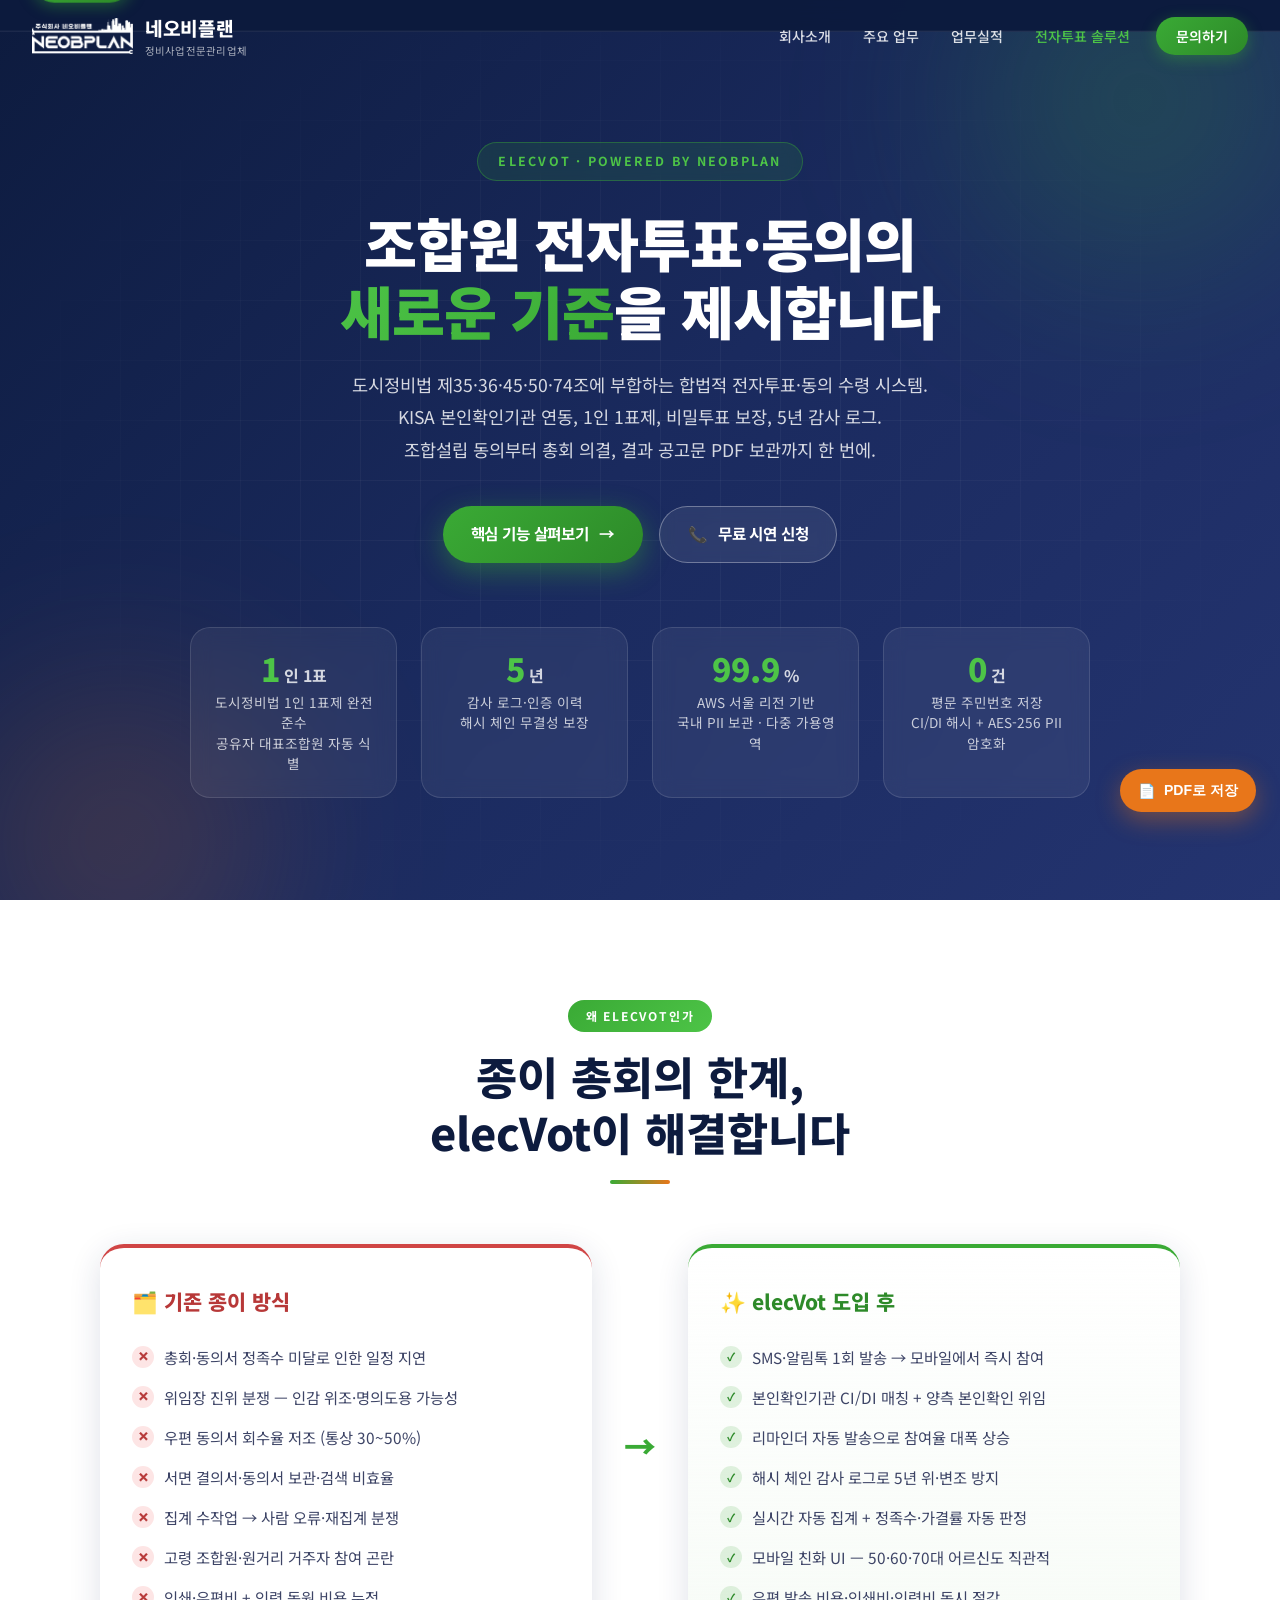
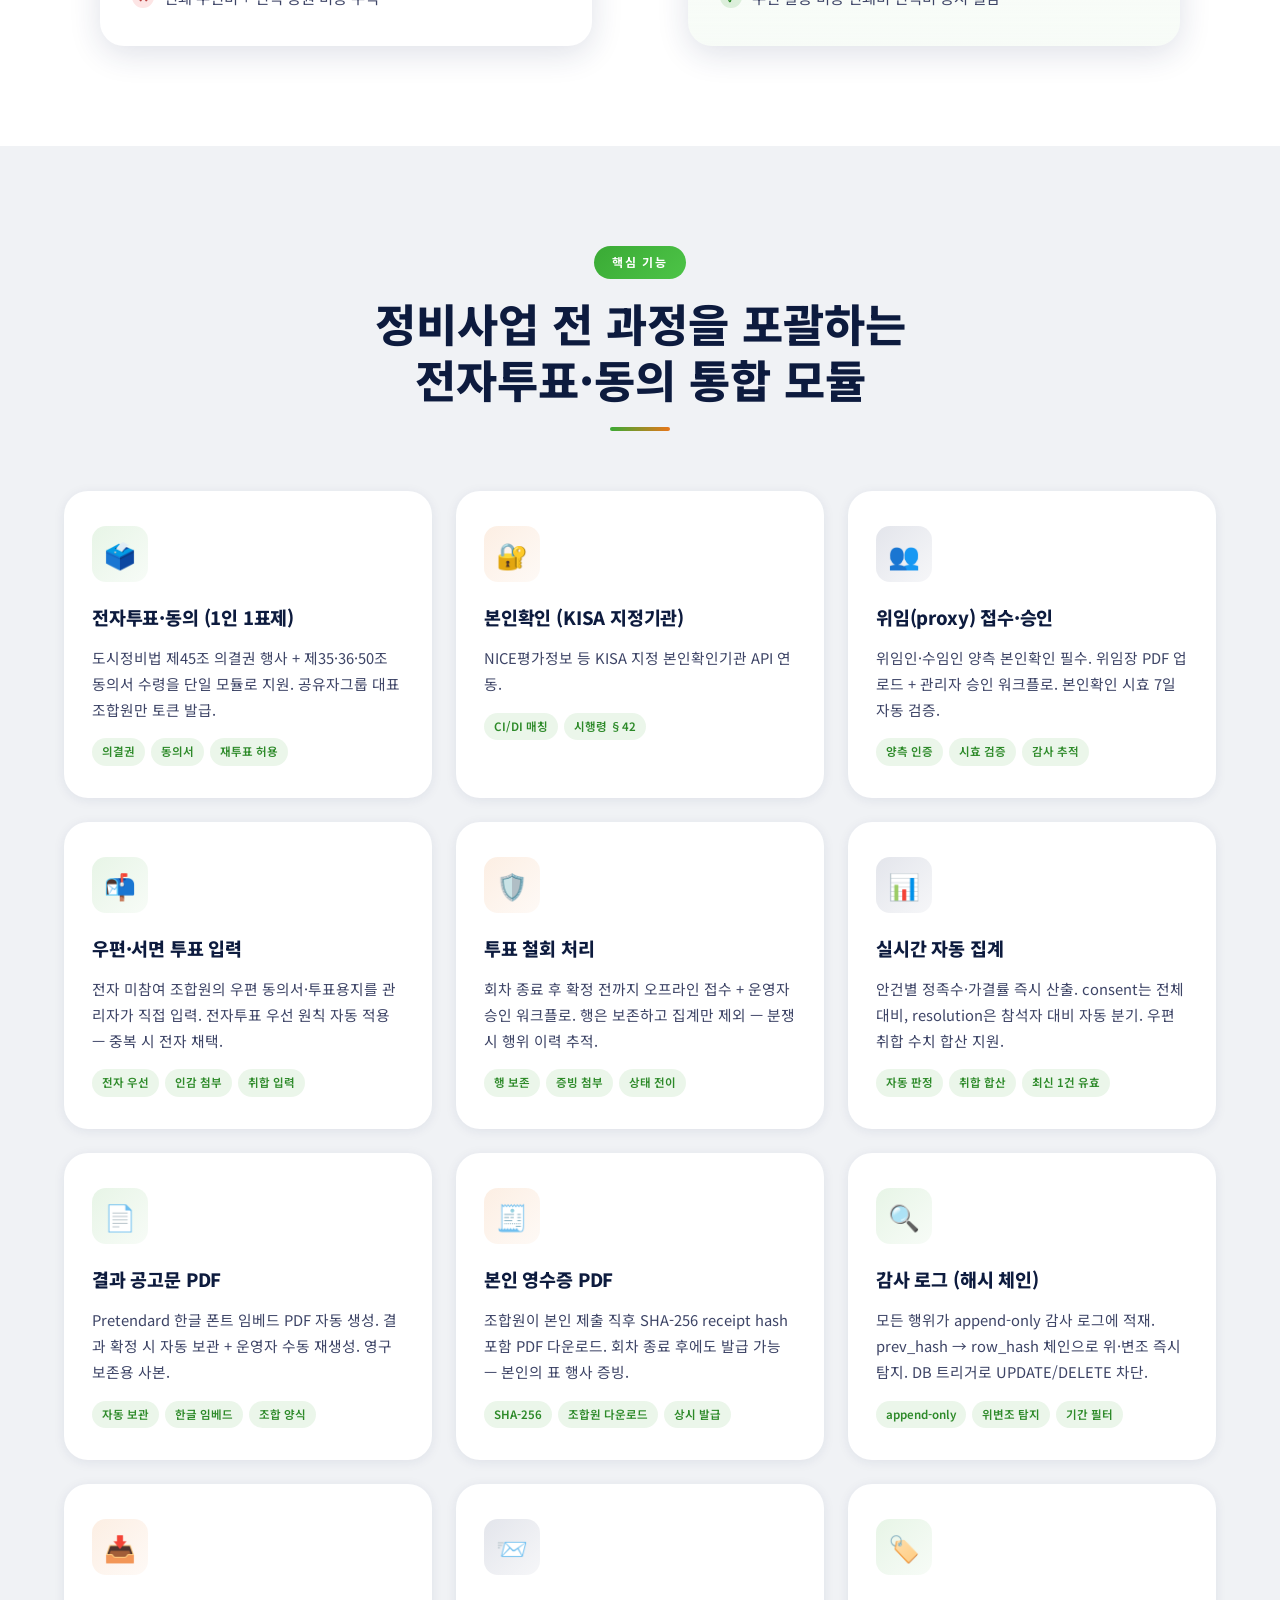
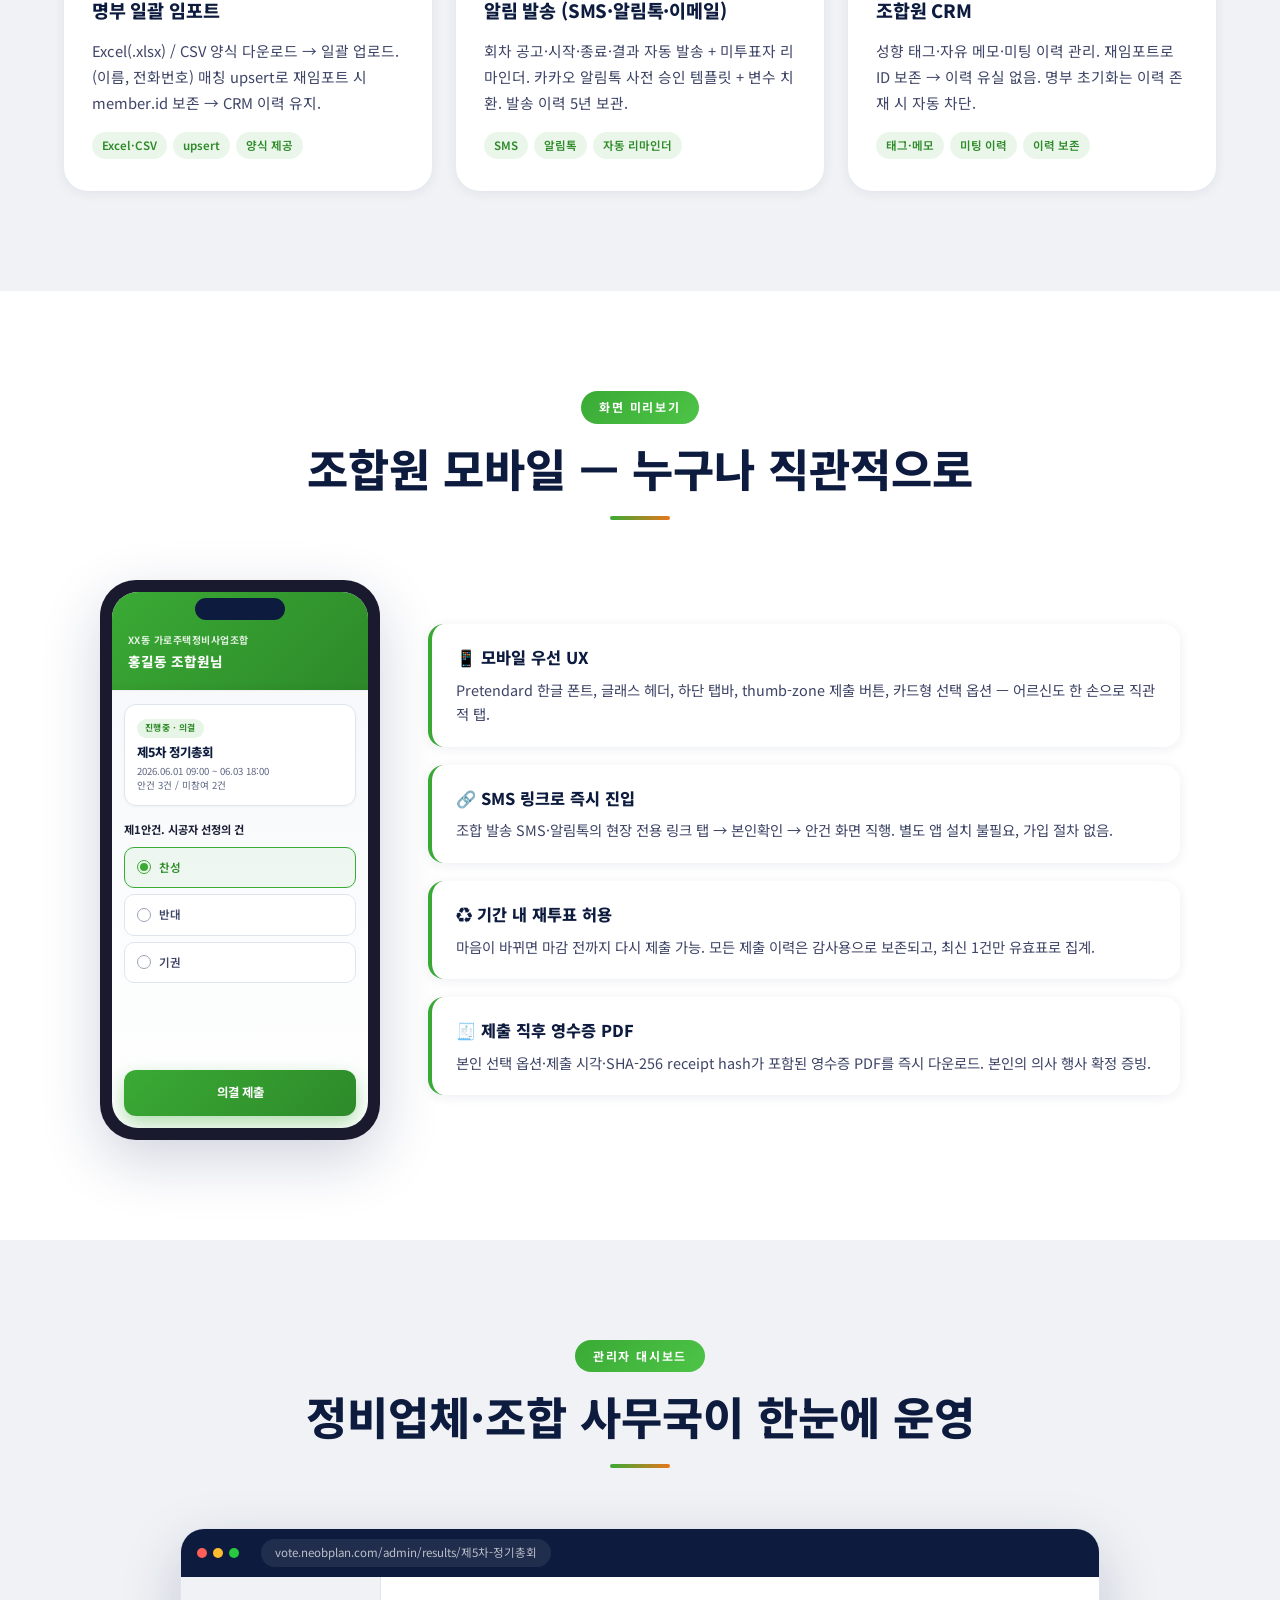
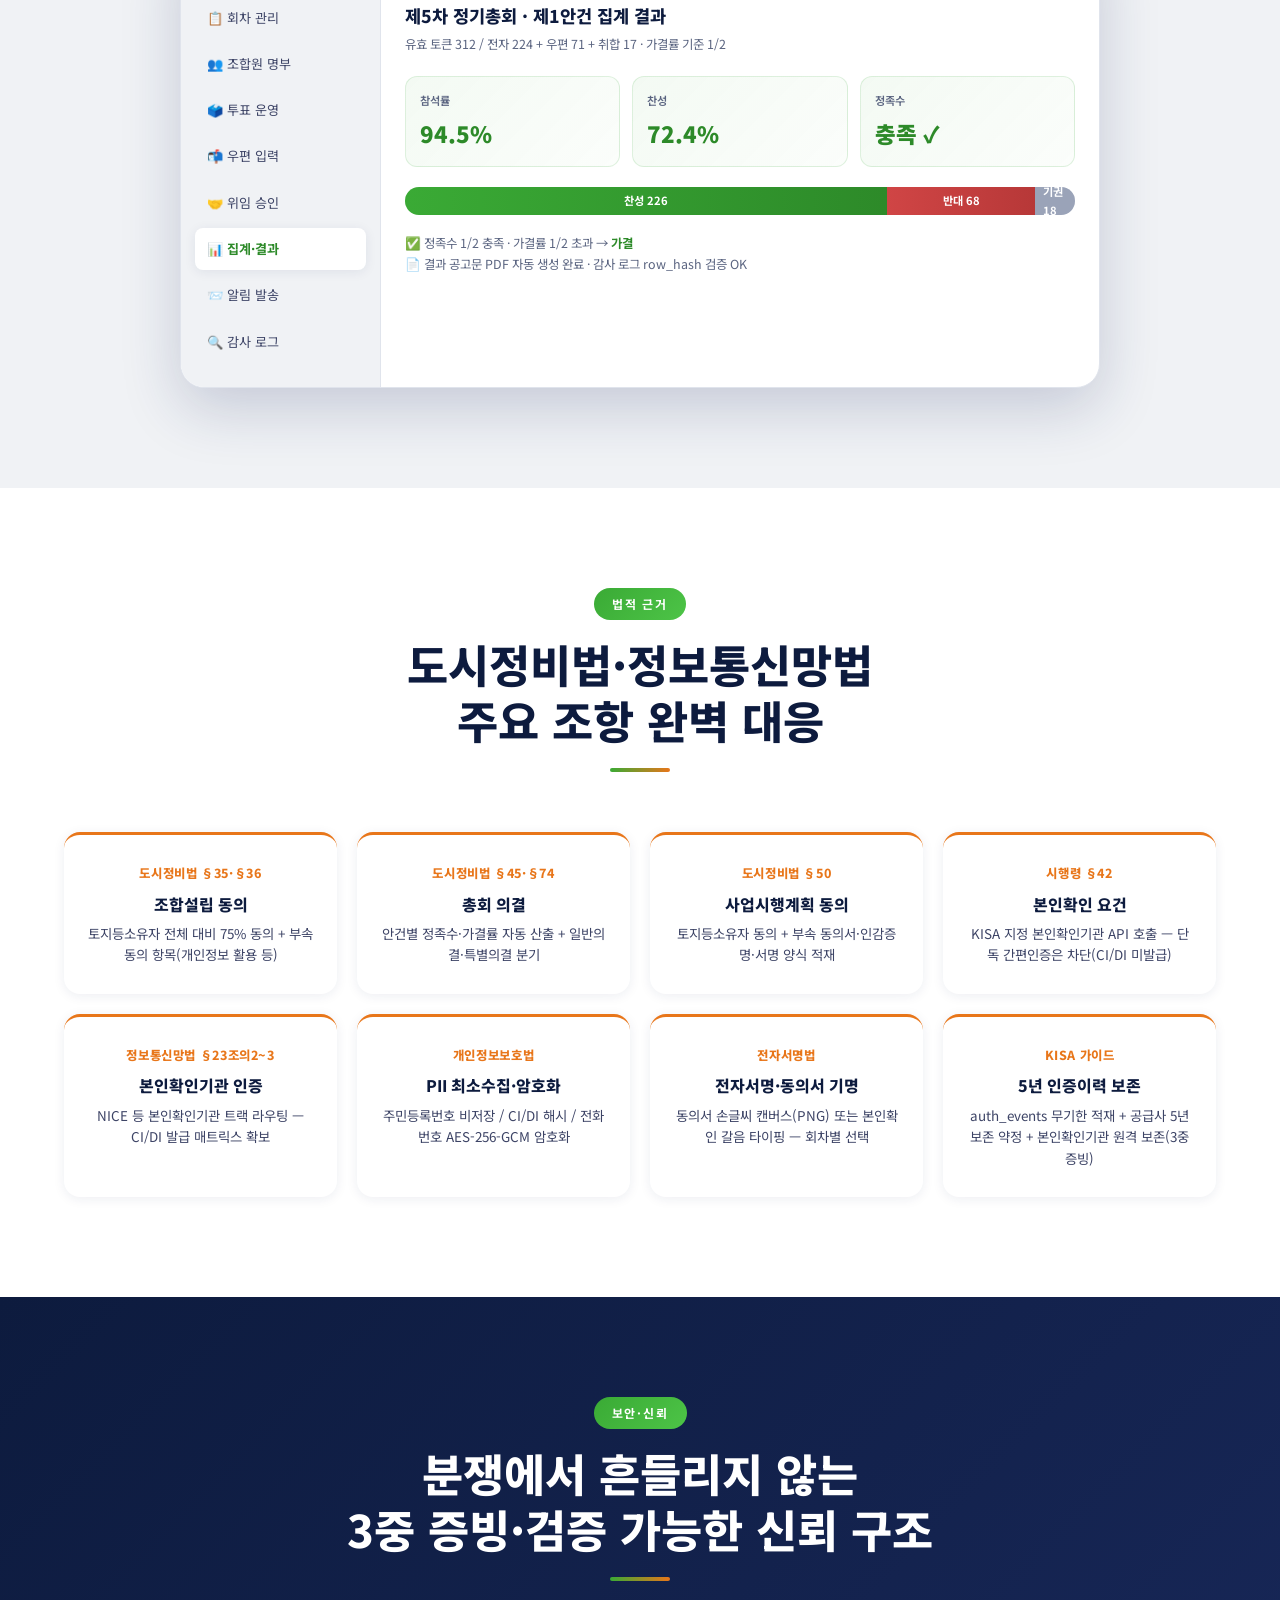
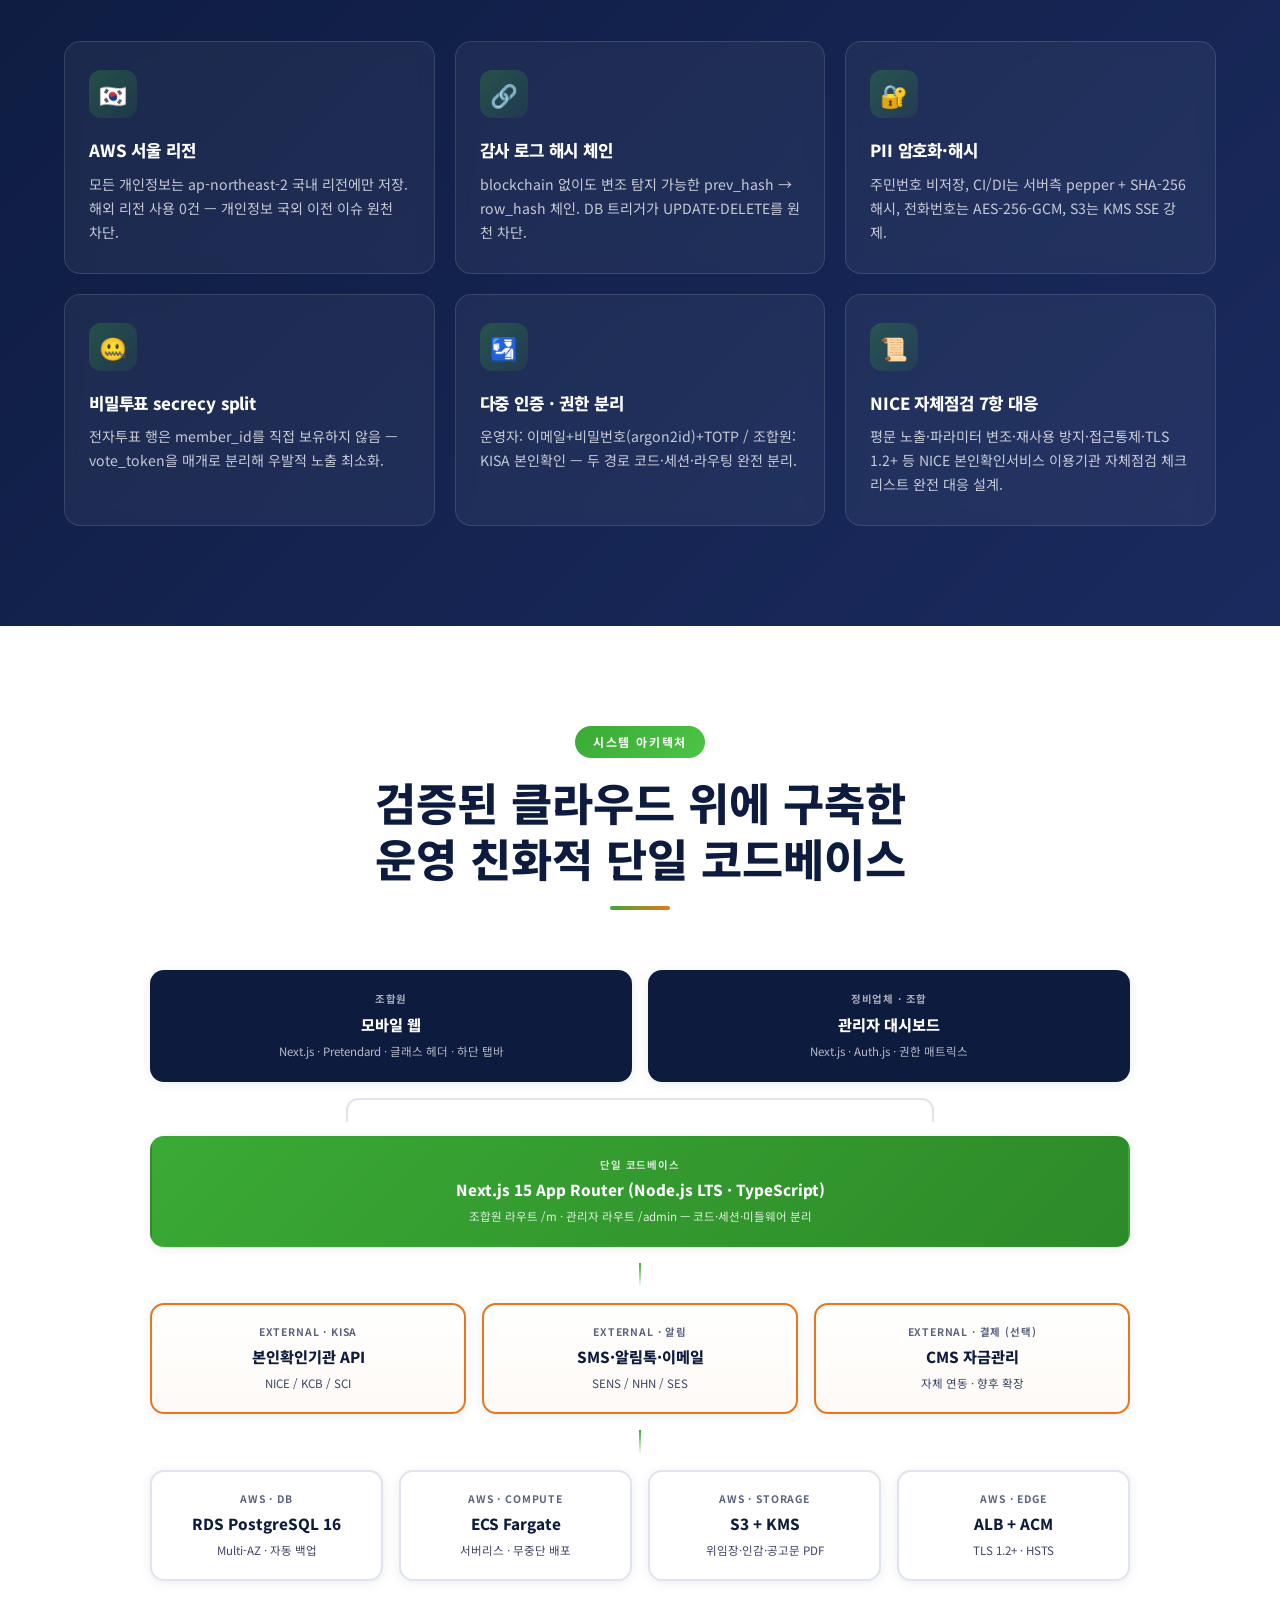
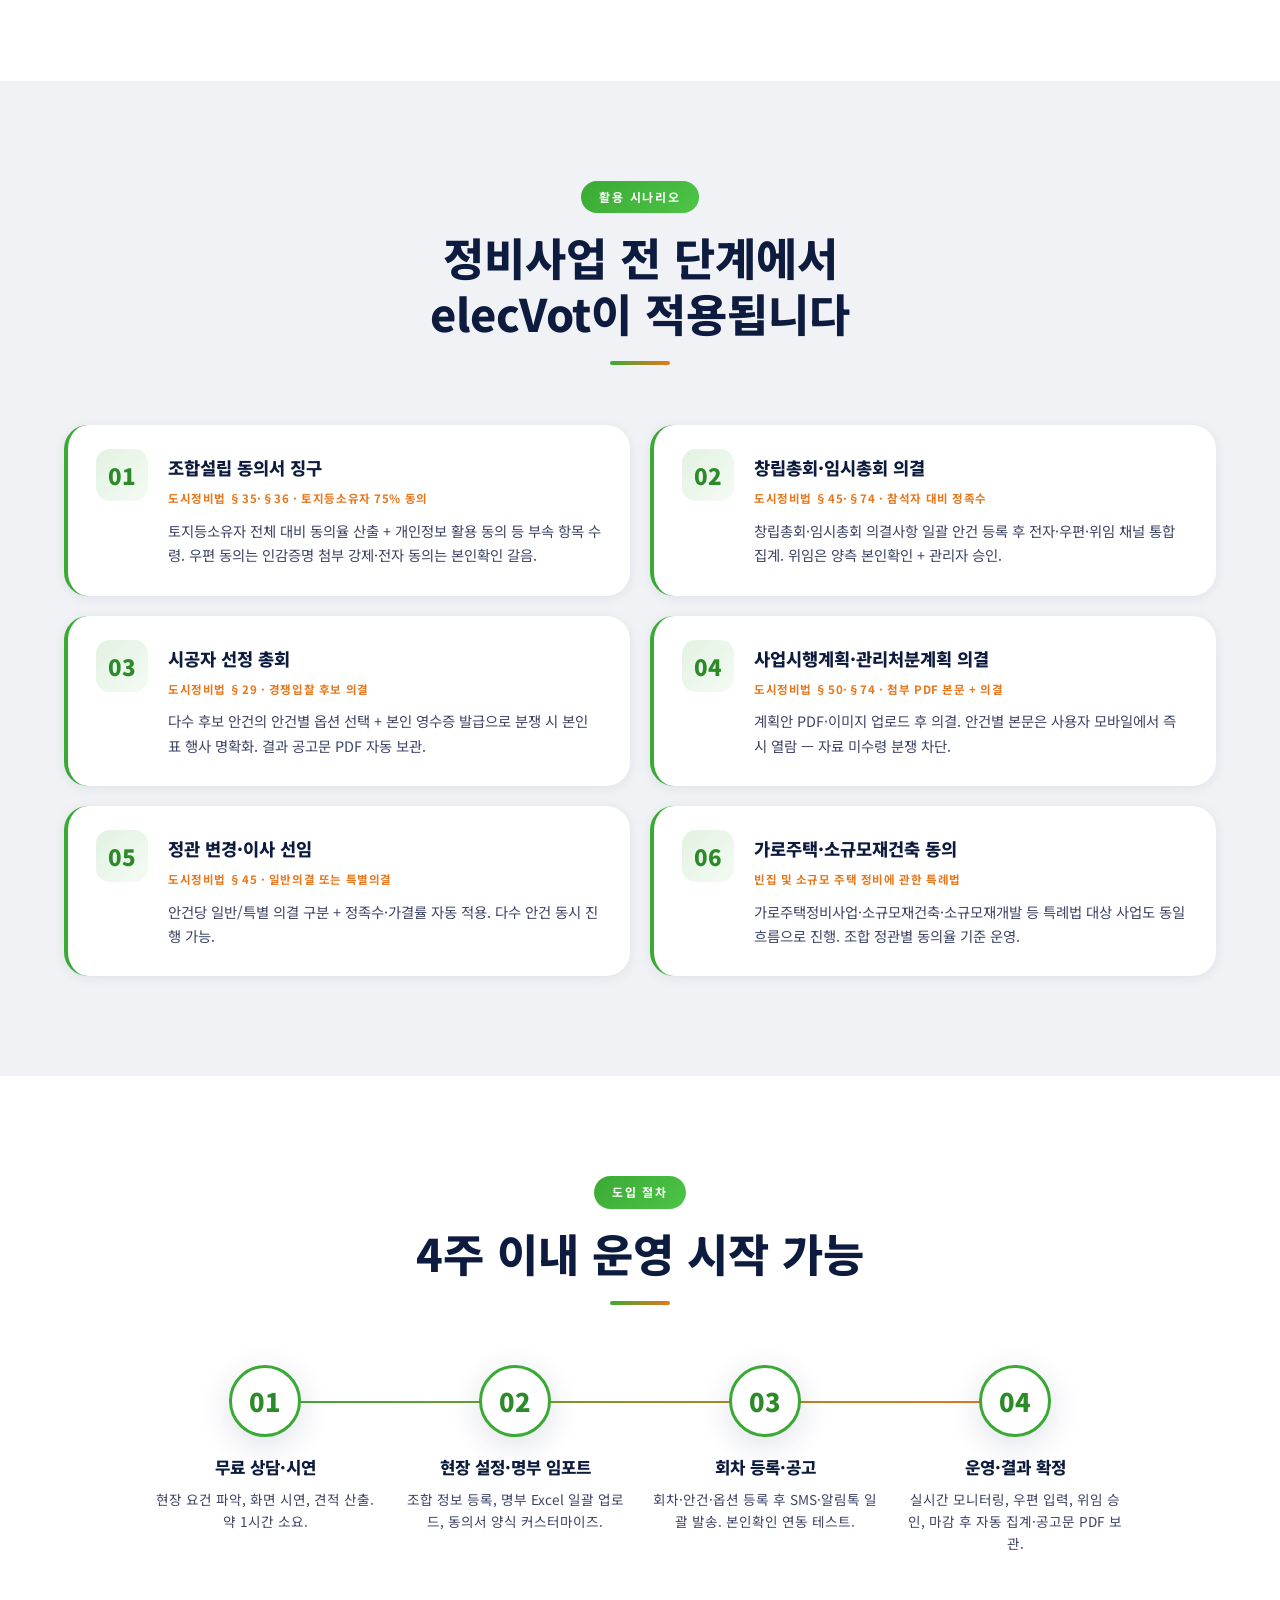
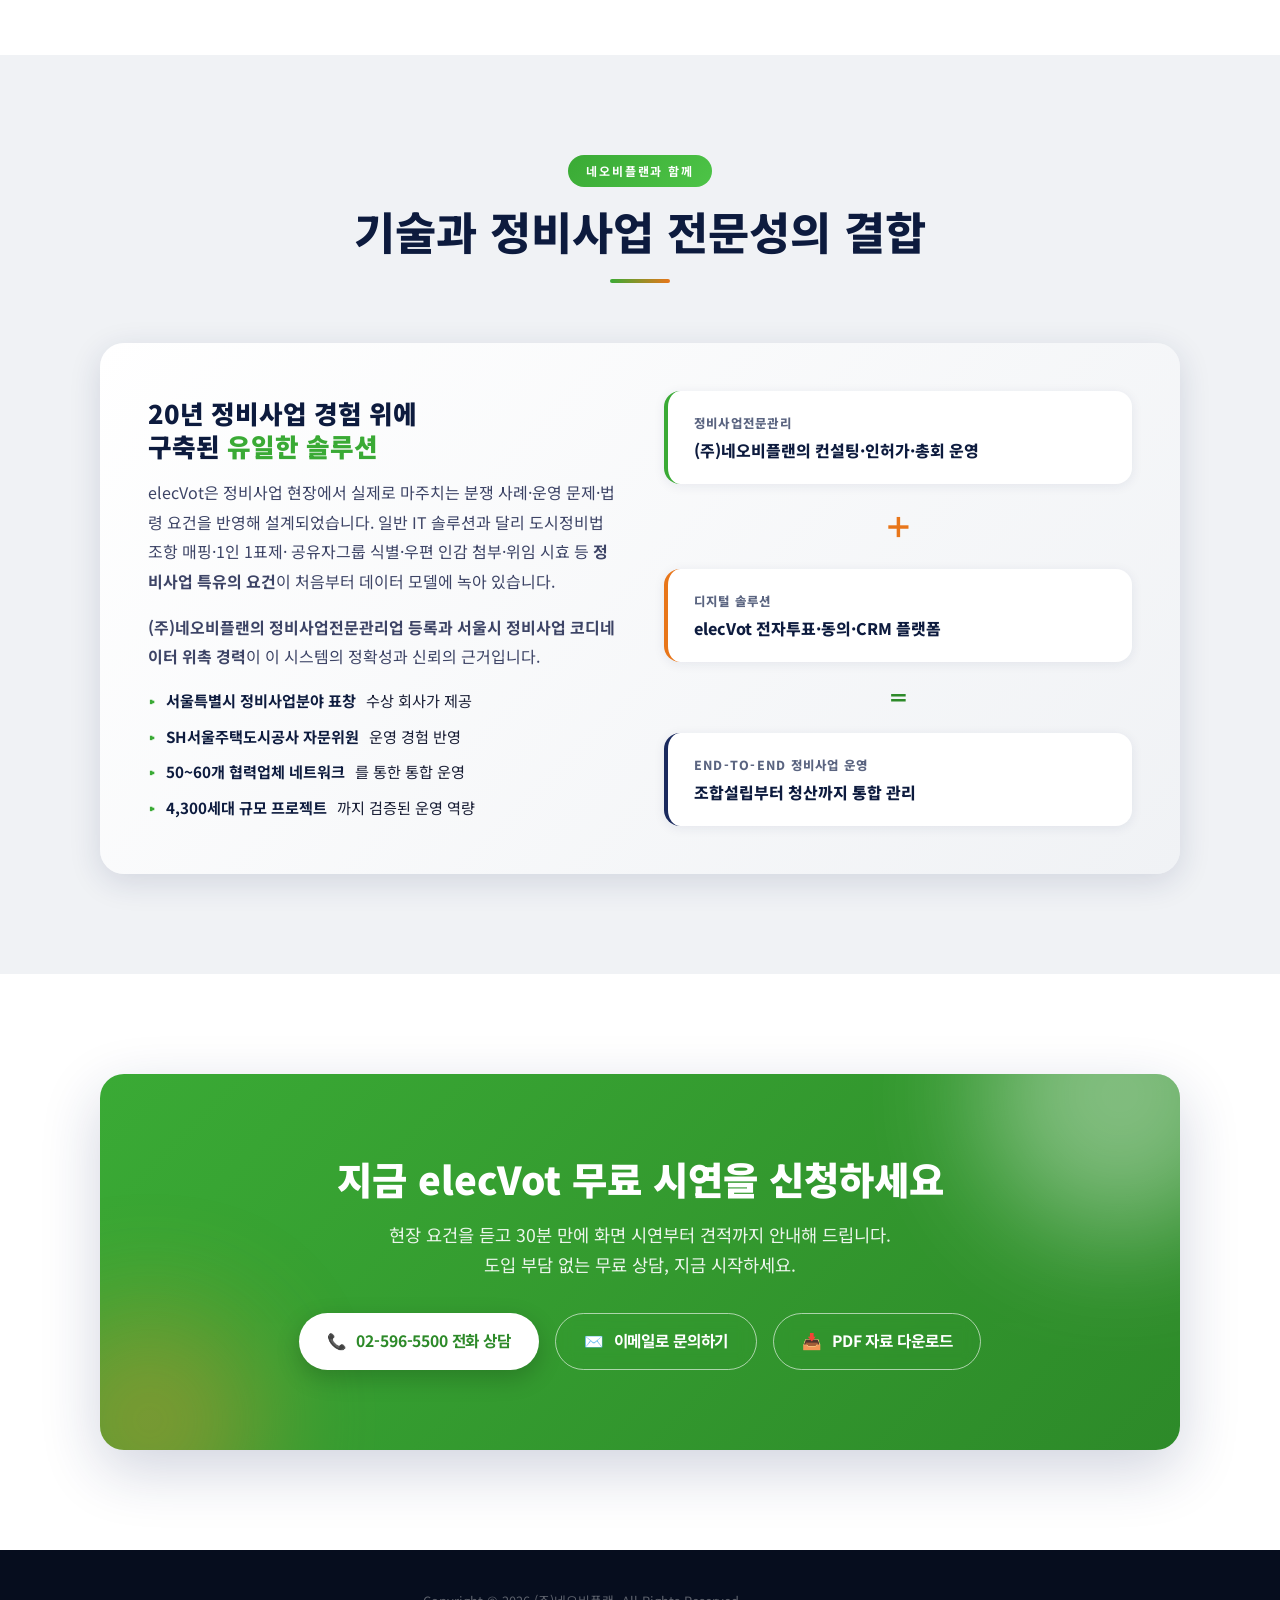
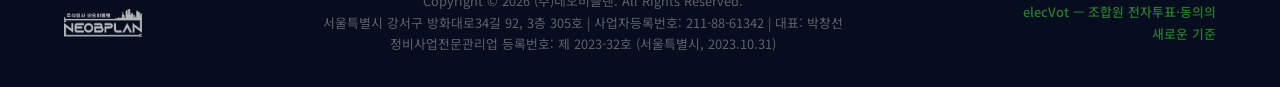
==== elecvot.html @ 9cf16ad5 "Add elecVot solution page and homepage integration - New elecvot.html: single-page promo with 13 sec" ====
<!DOCTYPE html>
<html lang="ko">
<head>
  <meta charset="UTF-8">
  <meta name="viewport" content="width=device-width, initial-scale=1.0">
  <meta name="description" content="elecVot - 도시정비법 기반 조합원 전자투표·동의 솔루션. KISA 본인확인기관 연동, 1인 1표제, 5년 감사로그. (주)네오비플랜 제공.">
  <meta name="keywords" content="elecVot, 전자투표, 조합 전자투표, 재개발 전자투표, 재건축 전자투표, 도시정비법 전자투표, 조합 동의서, 가로주택정비, 정비사업 디지털">
  <title>elecVot — 조합원 전자투표·동의 솔루션 | (주)네오비플랜</title>
  <link rel="stylesheet" href="css/style.css">
  <link rel="stylesheet" href="css/elecvot.css">
  <link rel="preconnect" href="https://fonts.googleapis.com">
  <link rel="preconnect" href="https://fonts.gstatic.com" crossorigin>
</head>
<body>

  <!-- ===================== NAVIGATION ===================== -->
  <nav class="navbar" role="navigation" aria-label="주메뉴">
    <div class="nav-inner">
      <a href="index.html" class="nav-logo" aria-label="네오비플랜 홈">
        <img src="data/CI/PNG/WHITE.png" alt="NEOBPLAN 로고" onerror="this.style.display='none'">
        <div>
          <span class="nav-logo-text">네오비플랜</span>
          <span class="nav-logo-sub">정비사업전문관리업체</span>
        </div>
      </a>

      <ul class="nav-menu" role="list">
        <li><a href="index.html#overview" class="nav-link">회사소개</a></li>
        <li><a href="index.html#services" class="nav-link">주요 업무</a></li>
        <li><a href="index.html#projects" class="nav-link">업무실적</a></li>
        <li><a href="elecvot.html" class="nav-link active">전자투표 솔루션</a></li>
        <li><a href="index.html#contact" class="nav-link nav-cta">문의하기</a></li>
      </ul>

      <button class="hamburger" aria-label="메뉴 열기" aria-expanded="false">
        <span></span>
        <span></span>
        <span></span>
      </button>
    </div>
  </nav>

  <!-- Mobile Menu -->
  <div class="mobile-menu" role="dialog" aria-label="모바일 메뉴">
    <ul>
      <li><a href="index.html#greeting" class="nav-link">대표 인사말</a></li>
      <li><a href="index.html#overview" class="nav-link">회사소개</a></li>
      <li><a href="index.html#services" class="nav-link">주요 업무</a></li>
      <li><a href="index.html#projects" class="nav-link">업무실적</a></li>
      <li><a href="elecvot.html" class="nav-link active">전자투표 솔루션</a></li>
      <li><a href="index.html#contact" class="nav-link nav-cta" style="display:inline-block;margin-top:8px;">문의하기</a></li>
    </ul>
  </div>

  <!-- ===================== HERO ===================== -->
  <section class="ev-hero">
    <div class="ev-hero-bg">
      <div class="ev-hero-grid"></div>
    </div>
    <div class="ev-hero-inner">
      <div class="ev-eyebrow">elecVot · Powered by NEOBPLAN</div>
      <h1 class="ev-hero-title">
        조합원 전자투표·동의의 <br>
        <span class="accent">새로운 기준</span>을 제시합니다
      </h1>
      <p class="ev-hero-desc">
        도시정비법 제35·36·45·50·74조에 부합하는 합법적 전자투표·동의 수령 시스템.<br>
        KISA 본인확인기관 연동, 1인 1표제, 비밀투표 보장, 5년 감사 로그.<br>
        조합설립 동의부터 총회 의결, 결과 공고문 PDF 보관까지 한 번에.
      </p>

      <div class="ev-hero-actions">
        <a href="#features" class="ev-btn ev-btn-primary">
          <span>핵심 기능 살펴보기</span>
          <span>→</span>
        </a>
        <a href="index.html#contact" class="ev-btn ev-btn-outline">
          <span>📞</span>
          <span>무료 시연 신청</span>
        </a>
      </div>

      <div class="ev-hero-stats">
        <div class="ev-stat">
          <div class="ev-stat-num">1<span class="unit">인 1표</span></div>
          <div class="ev-stat-label">도시정비법 1인 1표제 완전 준수<br>공유자 대표조합원 자동 식별</div>
        </div>
        <div class="ev-stat">
          <div class="ev-stat-num">5<span class="unit">년</span></div>
          <div class="ev-stat-label">감사 로그·인증 이력<br>해시 체인 무결성 보장</div>
        </div>
        <div class="ev-stat">
          <div class="ev-stat-num">99.9<span class="unit">%</span></div>
          <div class="ev-stat-label">AWS 서울 리전 기반<br>국내 PII 보관 · 다중 가용영역</div>
        </div>
        <div class="ev-stat">
          <div class="ev-stat-num">0<span class="unit">건</span></div>
          <div class="ev-stat-label">평문 주민번호 저장<br>CI/DI 해시 + AES-256 PII 암호화</div>
        </div>
      </div>
    </div>
  </section>

  <!-- ===================== Why elecVot — Before / After ===================== -->
  <section class="ev-section">
    <div class="container">
      <div class="ev-section-head">
        <div class="section-badge">왜 elecVot인가</div>
        <h2 class="section-title">종이 총회의 한계,<br>elecVot이 해결합니다</h2>
        <div class="section-divider"></div>
      </div>

      <div class="ev-vs-grid">
        <div class="ev-vs-card before">
          <h3>🗂️ 기존 종이 방식</h3>
          <ul>
            <li>총회·동의서 정족수 미달로 인한 일정 지연</li>
            <li>위임장 진위 분쟁 — 인감 위조·명의도용 가능성</li>
            <li>우편 동의서 회수율 저조 (통상 30~50%)</li>
            <li>서면 결의서·동의서 보관·검색 비효율</li>
            <li>집계 수작업 → 사람 오류·재집계 분쟁</li>
            <li>고령 조합원·원거리 거주자 참여 곤란</li>
            <li>인쇄·우편비 + 인력 동원 비용 누적</li>
          </ul>
        </div>

        <div class="ev-vs-arrow">→</div>

        <div class="ev-vs-card after">
          <h3>✨ elecVot 도입 후</h3>
          <ul>
            <li>SMS·알림톡 1회 발송 → 모바일에서 즉시 참여</li>
            <li>본인확인기관 CI/DI 매칭 + 양측 본인확인 위임</li>
            <li>리마인더 자동 발송으로 참여율 대폭 상승</li>
            <li>해시 체인 감사 로그로 5년 위·변조 방지</li>
            <li>실시간 자동 집계 + 정족수·가결률 자동 판정</li>
            <li>모바일 친화 UI — 50·60·70대 어르신도 직관적</li>
            <li>우편 발송 비용·인쇄비·인력비 동시 절감</li>
          </ul>
        </div>
      </div>
    </div>
  </section>

  <!-- ===================== Core Features ===================== -->
  <section id="features" class="ev-section bg-alt">
    <div class="container">
      <div class="ev-section-head">
        <div class="section-badge">핵심 기능</div>
        <h2 class="section-title">정비사업 전 과정을 포괄하는<br>전자투표·동의 통합 모듈</h2>
        <div class="section-divider"></div>
      </div>

      <div class="ev-feature-grid">

        <div class="ev-feature-card">
          <div class="ev-feature-icon">🗳️</div>
          <h3>전자투표·동의 (1인 1표제)</h3>
          <p>도시정비법 제45조 의결권 행사 + 제35·36·50조 동의서 수령을 단일 모듈로 지원. 공유자그룹 대표조합원만 토큰 발급.</p>
          <div class="ev-feature-tags">
            <span class="ev-feature-tag">의결권</span>
            <span class="ev-feature-tag">동의서</span>
            <span class="ev-feature-tag">재투표 허용</span>
          </div>
        </div>

        <div class="ev-feature-card">
          <div class="ev-feature-icon orange">🔐</div>
          <h3>본인확인 (KISA 지정기관)</h3>
          <p>NICE평가정보 등 KISA 지정 본인확인기관 API 연동.</p>
          <div class="ev-feature-tags">
            <span class="ev-feature-tag">CI/DI 매칭</span>
            <span class="ev-feature-tag">시행령 §42</span>
          </div>
        </div>

        <div class="ev-feature-card">
          <div class="ev-feature-icon navy">👥</div>
          <h3>위임(proxy) 접수·승인</h3>
          <p>위임인·수임인 양측 본인확인 필수. 위임장 PDF 업로드 + 관리자 승인 워크플로. 본인확인 시효 7일 자동 검증.</p>
          <div class="ev-feature-tags">
            <span class="ev-feature-tag">양측 인증</span>
            <span class="ev-feature-tag">시효 검증</span>
            <span class="ev-feature-tag">감사 추적</span>
          </div>
        </div>

        <div class="ev-feature-card">
          <div class="ev-feature-icon">📬</div>
          <h3>우편·서면 투표 입력</h3>
          <p>전자 미참여 조합원의 우편 동의서·투표용지를 관리자가 직접 입력. 전자투표 우선 원칙 자동 적용 — 중복 시 전자 채택.</p>
          <div class="ev-feature-tags">
            <span class="ev-feature-tag">전자 우선</span>
            <span class="ev-feature-tag">인감 첨부</span>
            <span class="ev-feature-tag">취합 입력</span>
          </div>
        </div>

        <div class="ev-feature-card">
          <div class="ev-feature-icon orange">🛡️</div>
          <h3>투표 철회 처리</h3>
          <p>회차 종료 후 확정 전까지 오프라인 접수 + 운영자 승인 워크플로. 행은 보존하고 집계만 제외 — 분쟁 시 행위 이력 추적.</p>
          <div class="ev-feature-tags">
            <span class="ev-feature-tag">행 보존</span>
            <span class="ev-feature-tag">증빙 첨부</span>
            <span class="ev-feature-tag">상태 전이</span>
          </div>
        </div>

        <div class="ev-feature-card">
          <div class="ev-feature-icon navy">📊</div>
          <h3>실시간 자동 집계</h3>
          <p>안건별 정족수·가결률 즉시 산출. consent는 전체 대비, resolution은 참석자 대비 자동 분기. 우편 취합 수치 합산 지원.</p>
          <div class="ev-feature-tags">
            <span class="ev-feature-tag">자동 판정</span>
            <span class="ev-feature-tag">취합 합산</span>
            <span class="ev-feature-tag">최신 1건 유효</span>
          </div>
        </div>

        <div class="ev-feature-card">
          <div class="ev-feature-icon">📄</div>
          <h3>결과 공고문 PDF</h3>
          <p>Pretendard 한글 폰트 임베드 PDF 자동 생성. 결과 확정 시 자동 보관 + 운영자 수동 재생성. 영구 보존용 사본.</p>
          <div class="ev-feature-tags">
            <span class="ev-feature-tag">자동 보관</span>
            <span class="ev-feature-tag">한글 임베드</span>
            <span class="ev-feature-tag">조합 양식</span>
          </div>
        </div>

        <div class="ev-feature-card">
          <div class="ev-feature-icon orange">🧾</div>
          <h3>본인 영수증 PDF</h3>
          <p>조합원이 본인 제출 직후 SHA-256 receipt hash 포함 PDF 다운로드. 회차 종료 후에도 발급 가능 — 본인의 표 행사 증빙.</p>
          <div class="ev-feature-tags">
            <span class="ev-feature-tag">SHA-256</span>
            <span class="ev-feature-tag">조합원 다운로드</span>
            <span class="ev-feature-tag">상시 발급</span>
          </div>
        </div>

        <div class="ev-feature-card">
          <div class="ev-feature-icon">🔍</div>
          <h3>감사 로그 (해시 체인)</h3>
          <p>모든 행위가 append-only 감사 로그에 적재. prev_hash → row_hash 체인으로 위·변조 즉시 탐지. DB 트리거로 UPDATE/DELETE 차단.</p>
          <div class="ev-feature-tags">
            <span class="ev-feature-tag">append-only</span>
            <span class="ev-feature-tag">위변조 탐지</span>
            <span class="ev-feature-tag">기간 필터</span>
          </div>
        </div>

        <div class="ev-feature-card">
          <div class="ev-feature-icon orange">📥</div>
          <h3>명부 일괄 임포트</h3>
          <p>Excel(.xlsx) / CSV 양식 다운로드 → 일괄 업로드. (이름, 전화번호) 매칭 upsert로 재임포트 시 member.id 보존 → CRM 이력 유지.</p>
          <div class="ev-feature-tags">
            <span class="ev-feature-tag">Excel·CSV</span>
            <span class="ev-feature-tag">upsert</span>
            <span class="ev-feature-tag">양식 제공</span>
          </div>
        </div>

        <div class="ev-feature-card">
          <div class="ev-feature-icon navy">📨</div>
          <h3>알림 발송 (SMS·알림톡·이메일)</h3>
          <p>회차 공고·시작·종료·결과 자동 발송 + 미투표자 리마인더. 카카오 알림톡 사전 승인 템플릿 + 변수 치환. 발송 이력 5년 보관.</p>
          <div class="ev-feature-tags">
            <span class="ev-feature-tag">SMS</span>
            <span class="ev-feature-tag">알림톡</span>
            <span class="ev-feature-tag">자동 리마인더</span>
          </div>
        </div>

        <div class="ev-feature-card">
          <div class="ev-feature-icon">🏷️</div>
          <h3>조합원 CRM</h3>
          <p>성향 태그·자유 메모·미팅 이력 관리. 재임포트로 ID 보존 → 이력 유실 없음. 명부 초기화는 이력 존재 시 자동 차단.</p>
          <div class="ev-feature-tags">
            <span class="ev-feature-tag">태그·메모</span>
            <span class="ev-feature-tag">미팅 이력</span>
            <span class="ev-feature-tag">이력 보존</span>
          </div>
        </div>

      </div>
    </div>
  </section>

  <!-- ===================== Screen Preview ===================== -->
  <section class="ev-section">
    <div class="container">
      <div class="ev-section-head">
        <div class="section-badge">화면 미리보기</div>
        <h2 class="section-title">조합원 모바일 — 누구나 직관적으로</h2>
        <div class="section-divider"></div>
      </div>

      <div class="ev-mockups">
        <!-- Mobile mockup -->
        <div class="ev-phone">
          <div class="ev-phone-screen">
            <div class="ev-phone-header">
              <div class="proj">XX동 가로주택정비사업조합</div>
              <div class="name">홍길동 조합원님</div>
            </div>
            <div class="ev-phone-body">
              <div class="ev-phone-meeting">
                <span class="badge">진행중 · 의결</span>
                <div class="title">제5차 정기총회</div>
                <div class="meta">2026.06.01 09:00 ~ 06.03 18:00<br>안건 3건 / 미참여 2건</div>
              </div>

              <div style="font-size:0.7rem; font-weight:700; color:var(--text-dark); margin:14px 0 8px;">
                제1안건. 시공자 선정의 건
              </div>

              <div class="ev-phone-radio checked">
                <span class="dot"></span>
                <span>찬성</span>
              </div>
              <div class="ev-phone-radio">
                <span class="dot"></span>
                <span>반대</span>
              </div>
              <div class="ev-phone-radio">
                <span class="dot"></span>
                <span>기권</span>
              </div>
            </div>
            <div class="ev-phone-cta">의결 제출</div>
          </div>
        </div>

        <!-- Feature list -->
        <div class="ev-mockup-features">
          <div class="ev-mockup-feature">
            <h4>📱 모바일 우선 UX</h4>
            <p>Pretendard 한글 폰트, 글래스 헤더, 하단 탭바, thumb-zone 제출 버튼, 카드형 선택 옵션 — 어르신도 한 손으로 직관적 탭.</p>
          </div>
          <div class="ev-mockup-feature">
            <h4>🔗 SMS 링크로 즉시 진입</h4>
            <p>조합 발송 SMS·알림톡의 현장 전용 링크 탭 → 본인확인 → 안건 화면 직행. 별도 앱 설치 불필요, 가입 절차 없음.</p>
          </div>
          <div class="ev-mockup-feature">
            <h4>♻️ 기간 내 재투표 허용</h4>
            <p>마음이 바뀌면 마감 전까지 다시 제출 가능. 모든 제출 이력은 감사용으로 보존되고, 최신 1건만 유효표로 집계.</p>
          </div>
          <div class="ev-mockup-feature">
            <h4>🧾 제출 직후 영수증 PDF</h4>
            <p>본인 선택 옵션·제출 시각·SHA-256 receipt hash가 포함된 영수증 PDF를 즉시 다운로드. 본인의 의사 행사 확정 증빙.</p>
          </div>
        </div>
      </div>
    </div>
  </section>

  <!-- ===================== Admin Dashboard Preview ===================== -->
  <section class="ev-section bg-alt">
    <div class="container">
      <div class="ev-section-head">
        <div class="section-badge">관리자 대시보드</div>
        <h2 class="section-title">정비업체·조합 사무국이 한눈에 운영</h2>
        <div class="section-divider"></div>
      </div>

      <div class="ev-dashboard">
        <div class="ev-dashboard-bar">
          <span class="dot red"></span>
          <span class="dot yel"></span>
          <span class="dot grn"></span>
          <span class="url">vote.neobplan.com/admin/results/제5차-정기총회</span>
        </div>
        <div class="ev-dashboard-body">
          <div class="ev-dashboard-side">
            <div class="ev-dashboard-side-item">📋 회차 관리</div>
            <div class="ev-dashboard-side-item">👥 조합원 명부</div>
            <div class="ev-dashboard-side-item">🗳️ 투표 운영</div>
            <div class="ev-dashboard-side-item">📬 우편 입력</div>
            <div class="ev-dashboard-side-item">🤝 위임 승인</div>
            <div class="ev-dashboard-side-item active">📊 집계·결과</div>
            <div class="ev-dashboard-side-item">📨 알림 발송</div>
            <div class="ev-dashboard-side-item">🔍 감사 로그</div>
          </div>
          <div class="ev-dashboard-main">
            <div class="ev-dashboard-title">제5차 정기총회 · 제1안건 집계 결과</div>
            <div class="ev-dashboard-sub">유효 토큰 312 / 전자 224 + 우편 71 + 취합 17 · 가결률 기준 1/2</div>

            <div class="ev-tally-grid">
              <div class="ev-tally-card">
                <div class="lbl">참석률</div>
                <div class="val">94.5%</div>
              </div>
              <div class="ev-tally-card">
                <div class="lbl">찬성</div>
                <div class="val">72.4%</div>
              </div>
              <div class="ev-tally-card">
                <div class="lbl">정족수</div>
                <div class="val">충족 ✓</div>
              </div>
            </div>

            <div class="ev-bar">
              <div class="yes">찬성 226</div>
              <div class="no">반대 68</div>
              <div class="abst">기권 18</div>
            </div>

            <div style="margin-top:18px; font-size:0.78rem; color:var(--gray-600); line-height:1.7;">
              ✅ 정족수 1/2 충족 · 가결률 1/2 초과 → <strong style="color:var(--green-dark);">가결</strong><br>
              📄 결과 공고문 PDF 자동 생성 완료 · 감사 로그 row_hash 검증 OK
            </div>
          </div>
        </div>
      </div>
    </div>
  </section>

  <!-- ===================== Legal Compliance ===================== -->
  <section class="ev-section">
    <div class="container">
      <div class="ev-section-head">
        <div class="section-badge">법적 근거</div>
        <h2 class="section-title">도시정비법·정보통신망법<br>주요 조항 완벽 대응</h2>
        <div class="section-divider"></div>
      </div>

      <div class="ev-law-grid">
        <div class="ev-law-card">
          <div class="article">도시정비법 §35·§36</div>
          <h4>조합설립 동의</h4>
          <p>토지등소유자 전체 대비 75% 동의 + 부속 동의 항목(개인정보 활용 등)</p>
        </div>
        <div class="ev-law-card">
          <div class="article">도시정비법 §45·§74</div>
          <h4>총회 의결</h4>
          <p>안건별 정족수·가결률 자동 산출 + 일반의결·특별의결 분기</p>
        </div>
        <div class="ev-law-card">
          <div class="article">도시정비법 §50</div>
          <h4>사업시행계획 동의</h4>
          <p>토지등소유자 동의 + 부속 동의서·인감증명·서명 양식 적재</p>
        </div>
        <div class="ev-law-card">
          <div class="article">시행령 §42</div>
          <h4>본인확인 요건</h4>
          <p>KISA 지정 본인확인기관 API 호출 — 단독 간편인증은 차단(CI/DI 미발급)</p>
        </div>
        <div class="ev-law-card">
          <div class="article">정보통신망법 §23조의2~3</div>
          <h4>본인확인기관 인증</h4>
          <p>NICE 등 본인확인기관 트랙 라우팅 — CI/DI 발급 매트릭스 확보</p>
        </div>
        <div class="ev-law-card">
          <div class="article">개인정보보호법</div>
          <h4>PII 최소수집·암호화</h4>
          <p>주민등록번호 비저장 / CI/DI 해시 / 전화번호 AES-256-GCM 암호화</p>
        </div>
        <div class="ev-law-card">
          <div class="article">전자서명법</div>
          <h4>전자서명·동의서 기명</h4>
          <p>동의서 손글씨 캔버스(PNG) 또는 본인확인 갈음 타이핑 — 회차별 선택</p>
        </div>
        <div class="ev-law-card">
          <div class="article">KISA 가이드</div>
          <h4>5년 인증이력 보존</h4>
          <p>auth_events 무기한 적재 + 공급사 5년 보존 약정 + 본인확인기관 원격 보존(3중 증빙)</p>
        </div>
      </div>
    </div>
  </section>

  <!-- ===================== Security & Trust ===================== -->
  <section class="ev-section bg-dark">
    <div class="container">
      <div class="ev-section-head">
        <div class="section-badge">보안·신뢰</div>
        <h2 class="section-title" style="color:white;">분쟁에서 흔들리지 않는<br>3중 증빙·검증 가능한 신뢰 구조</h2>
        <div class="section-divider"></div>
      </div>

      <div class="ev-sec-grid">
        <div class="ev-sec-card">
          <div class="icon">🇰🇷</div>
          <h4>AWS 서울 리전</h4>
          <p>모든 개인정보는 ap-northeast-2 국내 리전에만 저장. 해외 리전 사용 0건 — 개인정보 국외 이전 이슈 원천 차단.</p>
        </div>
        <div class="ev-sec-card">
          <div class="icon">🔗</div>
          <h4>감사 로그 해시 체인</h4>
          <p>blockchain 없이도 변조 탐지 가능한 prev_hash → row_hash 체인. DB 트리거가 UPDATE·DELETE를 원천 차단.</p>
        </div>
        <div class="ev-sec-card">
          <div class="icon">🔐</div>
          <h4>PII 암호화·해시</h4>
          <p>주민번호 비저장, CI/DI는 서버측 pepper + SHA-256 해시, 전화번호는 AES-256-GCM, S3는 KMS SSE 강제.</p>
        </div>
        <div class="ev-sec-card">
          <div class="icon">🤐</div>
          <h4>비밀투표 secrecy split</h4>
          <p>전자투표 행은 member_id를 직접 보유하지 않음 — vote_token을 매개로 분리해 우발적 노출 최소화.</p>
        </div>
        <div class="ev-sec-card">
          <div class="icon">🛂</div>
          <h4>다중 인증 · 권한 분리</h4>
          <p>운영자: 이메일+비밀번호(argon2id)+TOTP / 조합원: KISA 본인확인 — 두 경로 코드·세션·라우팅 완전 분리.</p>
        </div>
        <div class="ev-sec-card">
          <div class="icon">📜</div>
          <h4>NICE 자체점검 7항 대응</h4>
          <p>평문 노출·파라미터 변조·재사용 방지·접근통제·TLS 1.2+ 등 NICE 본인확인서비스 이용기관 자체점검 체크리스트 완전 대응 설계.</p>
        </div>
      </div>
    </div>
  </section>

  <!-- ===================== Architecture ===================== -->
  <section class="ev-section">
    <div class="container">
      <div class="ev-section-head">
        <div class="section-badge">시스템 아키텍처</div>
        <h2 class="section-title">검증된 클라우드 위에 구축한<br>운영 친화적 단일 코드베이스</h2>
        <div class="section-divider"></div>
      </div>

      <div class="ev-arch">

        <div class="ev-arch-row cols-2">
          <div class="ev-arch-box navy">
            <div class="tag">조합원</div>
            <div class="name">모바일 웹</div>
            <div class="meta">Next.js · Pretendard · 글래스 헤더 · 하단 탭바</div>
          </div>
          <div class="ev-arch-box navy">
            <div class="tag">정비업체 · 조합</div>
            <div class="name">관리자 대시보드</div>
            <div class="meta">Next.js · Auth.js · 권한 매트릭스</div>
          </div>
        </div>

        <div class="ev-arch-fork"></div>

        <div class="ev-arch-row cols-2">
          <div class="ev-arch-box brand" style="grid-column: span 2;">
            <div class="tag">단일 코드베이스</div>
            <div class="name">Next.js 15 App Router (Node.js LTS · TypeScript)</div>
            <div class="meta">조합원 라우트 /m · 관리자 라우트 /admin — 코드·세션·미들웨어 분리</div>
          </div>
        </div>

        <div class="ev-arch-conn"></div>

        <div class="ev-arch-row cols-3">
          <div class="ev-arch-box orange">
            <div class="tag">External · KISA</div>
            <div class="name">본인확인기관 API</div>
            <div class="meta">NICE / KCB / SCI</div>
          </div>
          <div class="ev-arch-box orange">
            <div class="tag">External · 알림</div>
            <div class="name">SMS·알림톡·이메일</div>
            <div class="meta">SENS / NHN / SES</div>
          </div>
          <div class="ev-arch-box orange">
            <div class="tag">External · 결제 (선택)</div>
            <div class="name">CMS 자금관리</div>
            <div class="meta">자체 연동 · 향후 확장</div>
          </div>
        </div>

        <div class="ev-arch-conn"></div>

        <div class="ev-arch-row cols-4">
          <div class="ev-arch-box">
            <div class="tag">AWS · DB</div>
            <div class="name">RDS PostgreSQL 16</div>
            <div class="meta">Multi-AZ · 자동 백업</div>
          </div>
          <div class="ev-arch-box">
            <div class="tag">AWS · Compute</div>
            <div class="name">ECS Fargate</div>
            <div class="meta">서버리스 · 무중단 배포</div>
          </div>
          <div class="ev-arch-box">
            <div class="tag">AWS · Storage</div>
            <div class="name">S3 + KMS</div>
            <div class="meta">위임장·인감·공고문 PDF</div>
          </div>
          <div class="ev-arch-box">
            <div class="tag">AWS · Edge</div>
            <div class="name">ALB + ACM</div>
            <div class="meta">TLS 1.2+ · HSTS</div>
          </div>
        </div>
      </div>
    </div>
  </section>

  <!-- ===================== Scenarios ===================== -->
  <section class="ev-section bg-alt">
    <div class="container">
      <div class="ev-section-head">
        <div class="section-badge">활용 시나리오</div>
        <h2 class="section-title">정비사업 전 단계에서<br>elecVot이 적용됩니다</h2>
        <div class="section-divider"></div>
      </div>

      <div class="ev-scenario-grid">
        <div class="ev-scenario">
          <div class="num">01</div>
          <h4>조합설립 동의서 징구</h4>
          <div class="law">도시정비법 §35·§36 · 토지등소유자 75% 동의</div>
          <p>토지등소유자 전체 대비 동의율 산출 + 개인정보 활용 동의 등 부속 항목 수령. 우편 동의는 인감증명 첨부 강제·전자 동의는 본인확인 갈음.</p>
        </div>

        <div class="ev-scenario">
          <div class="num">02</div>
          <h4>창립총회·임시총회 의결</h4>
          <div class="law">도시정비법 §45·§74 · 참석자 대비 정족수</div>
          <p>창립총회·임시총회 의결사항 일괄 안건 등록 후 전자·우편·위임 채널 통합 집계. 위임은 양측 본인확인 + 관리자 승인.</p>
        </div>

        <div class="ev-scenario">
          <div class="num">03</div>
          <h4>시공자 선정 총회</h4>
          <div class="law">도시정비법 §29 · 경쟁입찰 후보 의결</div>
          <p>다수 후보 안건의 안건별 옵션 선택 + 본인 영수증 발급으로 분쟁 시 본인 표 행사 명확화. 결과 공고문 PDF 자동 보관.</p>
        </div>

        <div class="ev-scenario">
          <div class="num">04</div>
          <h4>사업시행계획·관리처분계획 의결</h4>
          <div class="law">도시정비법 §50·§74 · 첨부 PDF 본문 + 의결</div>
          <p>계획안 PDF·이미지 업로드 후 의결. 안건별 본문은 사용자 모바일에서 즉시 열람 — 자료 미수령 분쟁 차단.</p>
        </div>

        <div class="ev-scenario">
          <div class="num">05</div>
          <h4>정관 변경·이사 선임</h4>
          <div class="law">도시정비법 §45 · 일반의결 또는 특별의결</div>
          <p>안건당 일반/특별 의결 구분 + 정족수·가결률 자동 적용. 다수 안건 동시 진행 가능.</p>
        </div>

        <div class="ev-scenario">
          <div class="num">06</div>
          <h4>가로주택·소규모재건축 동의</h4>
          <div class="law">빈집 및 소규모 주택 정비에 관한 특례법</div>
          <p>가로주택정비사업·소규모재건축·소규모재개발 등 특례법 대상 사업도 동일 흐름으로 진행. 조합 정관별 동의율 기준 운영.</p>
        </div>
      </div>
    </div>
  </section>

  <!-- ===================== Adoption Process ===================== -->
  <section class="ev-section">
    <div class="container">
      <div class="ev-section-head">
        <div class="section-badge">도입 절차</div>
        <h2 class="section-title">4주 이내 운영 시작 가능</h2>
        <div class="section-divider"></div>
      </div>

      <div class="ev-process">
        <div class="ev-process-step">
          <div class="circle">01</div>
          <h4>무료 상담·시연</h4>
          <p>현장 요건 파악, 화면 시연, 견적 산출. 약 1시간 소요.</p>
        </div>
        <div class="ev-process-step">
          <div class="circle">02</div>
          <h4>현장 설정·명부 임포트</h4>
          <p>조합 정보 등록, 명부 Excel 일괄 업로드, 동의서 양식 커스터마이즈.</p>
        </div>
        <div class="ev-process-step">
          <div class="circle">03</div>
          <h4>회차 등록·공고</h4>
          <p>회차·안건·옵션 등록 후 SMS·알림톡 일괄 발송. 본인확인 연동 테스트.</p>
        </div>
        <div class="ev-process-step">
          <div class="circle">04</div>
          <h4>운영·결과 확정</h4>
          <p>실시간 모니터링, 우편 입력, 위임 승인, 마감 후 자동 집계·공고문 PDF 보관.</p>
        </div>
      </div>
    </div>
  </section>

  <!-- ===================== Synergy with NEOBPLAN ===================== -->
  <section class="ev-section bg-alt">
    <div class="container">
      <div class="ev-section-head">
        <div class="section-badge">네오비플랜과 함께</div>
        <h2 class="section-title">기술과 정비사업 전문성의 결합</h2>
        <div class="section-divider"></div>
      </div>

      <div class="ev-synergy">
        <div class="ev-synergy-text">
          <h3>20년 정비사업 경험 위에<br>구축된 <span class="accent">유일한 솔루션</span></h3>
          <p>
            elecVot은 정비사업 현장에서 실제로 마주치는 분쟁 사례·운영 문제·법령 요건을
            반영해 설계되었습니다. 일반 IT 솔루션과 달리 도시정비법 조항 매핑·1인 1표제·
            공유자그룹 식별·우편 인감 첨부·위임 시효 등 <strong>정비사업 특유의 요건</strong>이
            처음부터 데이터 모델에 녹아 있습니다.
          </p>
          <p>
            <strong>(주)네오비플랜의 정비사업전문관리업 등록과 서울시 정비사업 코디네이터
            위촉 경력</strong>이 이 시스템의 정확성과 신뢰의 근거입니다.
          </p>
          <ul class="ev-synergy-bullets">
            <li><strong>서울특별시 정비사업분야 표창</strong> 수상 회사가 제공</li>
            <li><strong>SH서울주택도시공사 자문위원</strong> 운영 경험 반영</li>
            <li><strong>50~60개 협력업체 네트워크</strong>를 통한 통합 운영</li>
            <li><strong>4,300세대 규모 프로젝트</strong>까지 검증된 운영 역량</li>
          </ul>
        </div>

        <div class="ev-synergy-visual">
          <div class="ev-synergy-card green">
            <h4>정비사업전문관리</h4>
            <p>(주)네오비플랜의 컨설팅·인허가·총회 운영</p>
          </div>
          <div class="ev-synergy-plus">＋</div>
          <div class="ev-synergy-card orange">
            <h4>디지털 솔루션</h4>
            <p>elecVot 전자투표·동의·CRM 플랫폼</p>
          </div>
          <div class="ev-synergy-plus" style="font-size:1.3rem; color: var(--green-dark);">＝</div>
          <div class="ev-synergy-card">
            <h4>End-to-End 정비사업 운영</h4>
            <p>조합설립부터 청산까지 통합 관리</p>
          </div>
        </div>
      </div>
    </div>
  </section>

  <!-- ===================== CTA ===================== -->
  <section class="ev-section">
    <div class="container">
      <div class="ev-cta">
        <div class="ev-cta-inner">
          <h2>지금 elecVot 무료 시연을 신청하세요</h2>
          <p>
            현장 요건을 듣고 30분 만에 화면 시연부터 견적까지 안내해 드립니다.<br>
            도입 부담 없는 무료 상담, 지금 시작하세요.
          </p>
          <div class="ev-cta-actions">
            <a href="tel:02-596-5500" class="ev-btn ev-btn-primary">
              <span>📞</span>
              <span>02-596-5500 전화 상담</span>
            </a>
            <a href="mailto:neobplan@hanmail.net?subject=elecVot 도입 문의" class="ev-btn ev-btn-outline">
              <span>✉️</span>
              <span>이메일로 문의하기</span>
            </a>
            <a href="data/elecVot-brochure.pdf" download class="ev-btn ev-btn-outline">
              <span>📥</span>
              <span>PDF 자료 다운로드</span>
            </a>
          </div>
        </div>
      </div>
    </div>
  </section>

  <!-- ===================== FOOTER ===================== -->
  <footer class="footer">
    <div class="container">
      <div class="footer-inner">
        <div class="footer-logo">
          <img src="data/CI/PNG/WHITE.png" alt="NEOBPLAN 로고" onerror="this.style.display='none'">
        </div>
        <div class="footer-text">
          Copyright &copy; 2026 (주)네오비플랜. All Rights Reserved.<br>
          서울특별시 강서구 방화대로34길 92, 3층 305호 | 사업자등록번호: 211-88-61342 | 대표: 박창선<br>
          정비사업전문관리업 등록번호: 제 2023-32호 (서울특별시, 2023.10.31)
        </div>
        <div class="footer-slogan">
          elecVot — 조합원 전자투표·동의의<br>새로운 기준
        </div>
      </div>
    </div>
  </footer>

  <!-- Print as PDF button -->
  <button class="ev-print-btn" onclick="window.print()" aria-label="PDF로 저장하기">
    <span>📄</span>
    <span>PDF로 저장</span>
  </button>

  <!-- Back to Top Button -->
  <button class="back-top" aria-label="맨 위로 이동">↑</button>

  <script src="js/main.js"></script>
</body>
</html>
---- css/style.css ----
/* ========================================
   NEOBPLAN - Modern Corporate Website
   Color System:
   Primary Green: #3aaa35
   Dark Green: #2d8a29
   Navy Blue: #1a2a5e
   Dark Navy: #0d1b3e
   Orange Accent: #e8761a
   Light Gray: #f5f7fa
   ======================================== */

@import url('https://fonts.googleapis.com/css2?family=Noto+Sans+KR:wght@300;400;500;600;700;900&display=swap');

:root {
  --green: #3aaa35;
  --green-dark: #2d8a29;
  --green-light: #4dc447;
  --navy: #1a2a5e;
  --navy-dark: #0d1b3e;
  --navy-mid: #243470;
  --orange: #e8761a;
  --orange-light: #f28c35;
  --white: #ffffff;
  --off-white: #f5f7fa;
  --gray-100: #f0f2f5;
  --gray-200: #e0e4ec;
  --gray-400: #9aa3b8;
  --gray-600: #5a6480;
  --gray-800: #2d3352;
  --text-dark: #1a1f36;
  --text-mid: #3d4466;
  --shadow-sm: 0 2px 12px rgba(26, 42, 94, 0.08);
  --shadow-md: 0 8px 32px rgba(26, 42, 94, 0.14);
  --shadow-lg: 0 20px 60px rgba(26, 42, 94, 0.2);
  --radius-sm: 8px;
  --radius-md: 16px;
  --radius-lg: 24px;
  --radius-xl: 40px;
  --transition: all 0.35s cubic-bezier(0.25, 0.46, 0.45, 0.94);
}

*, *::before, *::after { box-sizing: border-box; margin: 0; padding: 0; }

html { scroll-behavior: smooth; font-size: 16px; }

body {
  font-family: 'Noto Sans KR', sans-serif;
  color: var(--text-dark);
  background: var(--white);
  overflow-x: hidden;
  line-height: 1.7;
}

a { text-decoration: none; color: inherit; }
ul, ol { list-style: none; }
img { max-width: 100%; display: block; }

.container {
  max-width: 1200px;
  margin: 0 auto;
  padding: 0 24px;
}

.section-badge {
  display: inline-block;
  background: linear-gradient(135deg, var(--green), var(--green-light));
  color: white;
  font-size: 0.75rem;
  font-weight: 700;
  letter-spacing: 0.15em;
  text-transform: uppercase;
  padding: 6px 18px;
  border-radius: 100px;
  margin-bottom: 16px;
}

.section-title {
  font-size: clamp(1.8rem, 4vw, 2.8rem);
  font-weight: 800;
  color: var(--navy-dark);
  line-height: 1.25;
  margin-bottom: 16px;
}

.section-subtitle {
  font-size: 1.05rem;
  color: var(--gray-600);
  line-height: 1.8;
  max-width: 600px;
}

.section-divider {
  width: 60px;
  height: 4px;
  background: linear-gradient(90deg, var(--green), var(--orange));
  border-radius: 4px;
  margin: 20px 0 40px;
}

/* ========================================
   NAVIGATION
   ======================================== */

.navbar {
  position: fixed;
  top: 0;
  left: 0;
  right: 0;
  z-index: 1000;
  padding: 0;
  transition: var(--transition);
}

.navbar.scrolled {
  background: rgba(13, 27, 62, 0.97);
  backdrop-filter: blur(20px);
  -webkit-backdrop-filter: blur(20px);
  box-shadow: 0 4px 30px rgba(0, 0, 0, 0.3);
}

.nav-inner {
  display: flex;
  align-items: center;
  justify-content: space-between;
  height: 72px;
  padding: 0 32px;
  max-width: 1400px;
  margin: 0 auto;
}

.nav-logo {
  display: flex;
  align-items: center;
  gap: 12px;
}

.nav-logo img {
  height: 36px;
  width: auto;
  filter: brightness(0) invert(1);
}

.nav-logo-text {
  font-size: 1.2rem;
  font-weight: 800;
  color: white;
  letter-spacing: -0.01em;
}

.nav-logo-sub {
  font-size: 0.65rem;
  color: rgba(255,255,255,0.65);
  font-weight: 400;
  letter-spacing: 0.02em;
  display: block;
  margin-top: -3px;
}

.nav-menu {
  display: flex;
  align-items: center;
  gap: 4px;
}

.nav-link {
  color: rgba(255, 255, 255, 0.85);
  font-size: 0.875rem;
  font-weight: 500;
  padding: 8px 14px;
  border-radius: 8px;
  transition: var(--transition);
  white-space: nowrap;
}

.nav-link:hover {
  color: white;
  background: rgba(255, 255, 255, 0.12);
}

.nav-link.active {
  color: var(--green-light);
}

.nav-cta {
  background: linear-gradient(135deg, var(--green), var(--green-dark));
  color: white !important;
  padding: 9px 20px !important;
  border-radius: 100px !important;
  font-weight: 600 !important;
  margin-left: 8px;
  box-shadow: 0 4px 15px rgba(58, 170, 53, 0.4);
}

.nav-cta:hover {
  background: linear-gradient(135deg, var(--green-light), var(--green)) !important;
  transform: translateY(-1px);
  box-shadow: 0 6px 20px rgba(58, 170, 53, 0.5) !important;
}

.hamburger {
  display: none;
  flex-direction: column;
  gap: 5px;
  cursor: pointer;
  padding: 8px;
  background: none;
  border: none;
}

.hamburger span {
  width: 24px;
  height: 2px;
  background: white;
  border-radius: 2px;
  transition: var(--transition);
  display: block;
}

.hamburger.active span:nth-child(1) { transform: translateY(7px) rotate(45deg); }
.hamburger.active span:nth-child(2) { opacity: 0; transform: scaleX(0); }
.hamburger.active span:nth-child(3) { transform: translateY(-7px) rotate(-45deg); }

/* Mobile Menu */
.mobile-menu {
  position: fixed;
  top: 72px;
  left: 0;
  right: 0;
  background: rgba(13, 27, 62, 0.98);
  backdrop-filter: blur(20px);
  padding: 24px;
  z-index: 999;
  transform: translateY(-110%);
  transition: transform 0.4s cubic-bezier(0.25, 0.46, 0.45, 0.94);
  border-bottom: 1px solid rgba(255,255,255,0.1);
}

.mobile-menu.open {
  transform: translateY(0);
}

.mobile-menu .nav-link {
  display: block;
  padding: 14px 16px;
  font-size: 1rem;
  border-radius: 12px;
  margin-bottom: 4px;
}

/* ========================================
   HERO SECTION
   ======================================== */

.hero {
  position: relative;
  min-height: 100vh;
  background: linear-gradient(135deg, var(--navy-dark) 0%, var(--navy) 40%, #1e3a7a 70%, #0a2040 100%);
  display: flex;
  align-items: center;
  overflow: hidden;
}

.hero-bg-pattern {
  position: absolute;
  inset: 0;
  overflow: hidden;
}

.hero-circle {
  position: absolute;
  border-radius: 50%;
  background: radial-gradient(circle, rgba(58, 170, 53, 0.15) 0%, transparent 70%);
}

.hero-circle-1 {
  width: 600px;
  height: 600px;
  top: -200px;
  right: -100px;
  animation: float1 8s ease-in-out infinite;
}

.hero-circle-2 {
  width: 400px;
  height: 400px;
  bottom: -100px;
  left: -100px;
  background: radial-gradient(circle, rgba(232, 118, 26, 0.12) 0%, transparent 70%);
  animation: float2 10s ease-in-out infinite;
}

.hero-circle-3 {
  width: 300px;
  height: 300px;
  top: 30%;
  left: 20%;
  background: radial-gradient(circle, rgba(58, 170, 53, 0.08) 0%, transparent 70%);
  animation: float1 12s ease-in-out infinite reverse;
}

@keyframes float1 {
  0%, 100% { transform: translate(0, 0) scale(1); }
  33% { transform: translate(30px, -20px) scale(1.05); }
  66% { transform: translate(-20px, 30px) scale(0.95); }
}

@keyframes float2 {
  0%, 100% { transform: translate(0, 0) scale(1); }
  50% { transform: translate(40px, -30px) scale(1.08); }
}

.hero-grid-lines {
  position: absolute;
  inset: 0;
  background-image:
    linear-gradient(rgba(255,255,255,0.03) 1px, transparent 1px),
    linear-gradient(90deg, rgba(255,255,255,0.03) 1px, transparent 1px);
  background-size: 60px 60px;
}

.hero-content {
  position: relative;
  z-index: 2;
  padding: 120px 32px 80px;
  max-width: 1200px;
  margin: 0 auto;
  width: 100%;
}

.hero-eyebrow {
  display: inline-flex;
  align-items: center;
  gap: 10px;
  color: var(--green-light);
  font-size: 0.8rem;
  font-weight: 600;
  letter-spacing: 0.2em;
  text-transform: uppercase;
  margin-bottom: 28px;
  opacity: 0;
  transform: translateY(20px);
  animation: fadeUp 0.8s ease forwards 0.2s;
}

.hero-eyebrow::before {
  content: '';
  width: 32px;
  height: 2px;
  background: var(--green-light);
  border-radius: 2px;
}

.hero-title {
  font-size: clamp(2.2rem, 5.5vw, 4.2rem);
  font-weight: 900;
  color: white;
  line-height: 1.15;
  margin-bottom: 24px;
  opacity: 0;
  transform: translateY(30px);
  animation: fadeUp 0.9s ease forwards 0.35s;
}

.hero-title .accent {
  background: linear-gradient(135deg, var(--green-light), #7ed56f);
  -webkit-background-clip: text;
  -webkit-text-fill-color: transparent;
  background-clip: text;
}

.hero-title .accent-orange {
  background: linear-gradient(135deg, var(--orange-light), #ffa04d);
  -webkit-background-clip: text;
  -webkit-text-fill-color: transparent;
  background-clip: text;
}

.hero-desc {
  font-size: clamp(0.95rem, 2vw, 1.15rem);
  color: rgba(255, 255, 255, 0.72);
  max-width: 580px;
  line-height: 1.9;
  margin-bottom: 48px;
  opacity: 0;
  transform: translateY(30px);
  animation: fadeUp 0.9s ease forwards 0.5s;
}

.hero-actions {
  display: flex;
  gap: 16px;
  flex-wrap: wrap;
  opacity: 0;
  transform: translateY(30px);
  animation: fadeUp 0.9s ease forwards 0.65s;
}

.btn-primary {
  display: inline-flex;
  align-items: center;
  gap: 8px;
  background: linear-gradient(135deg, var(--green), var(--green-dark));
  color: white;
  font-size: 0.95rem;
  font-weight: 700;
  padding: 16px 32px;
  border-radius: 100px;
  border: none;
  cursor: pointer;
  transition: var(--transition);
  box-shadow: 0 8px 25px rgba(58, 170, 53, 0.45);
}

.btn-primary:hover {
  background: linear-gradient(135deg, var(--green-light), var(--green));
  transform: translateY(-2px);
  box-shadow: 0 12px 35px rgba(58, 170, 53, 0.55);
}

.btn-outline {
  display: inline-flex;
  align-items: center;
  gap: 8px;
  background: rgba(255, 255, 255, 0.1);
  color: white;
  font-size: 0.95rem;
  font-weight: 600;
  padding: 15px 32px;
  border-radius: 100px;
  border: 1px solid rgba(255, 255, 255, 0.25);
  cursor: pointer;
  transition: var(--transition);
  backdrop-filter: blur(10px);
}

.btn-outline:hover {
  background: rgba(255, 255, 255, 0.2);
  border-color: rgba(255, 255, 255, 0.5);
  transform: translateY(-2px);
}

.hero-stats {
  position: relative;
  z-index: 2;
  display: flex;
  gap: 0;
  margin-top: 80px;
  opacity: 0;
  transform: translateY(30px);
  animation: fadeUp 0.9s ease forwards 0.8s;
}

.hero-stat {
  flex: 1;
  text-align: center;
  padding: 28px 20px;
  border-left: 1px solid rgba(255, 255, 255, 0.12);
}

.hero-stat:first-child { border-left: none; }

.hero-stat-num {
  font-size: clamp(1.8rem, 4vw, 2.8rem);
  font-weight: 900;
  background: linear-gradient(135deg, var(--green-light), #a0e89a);
  -webkit-background-clip: text;
  -webkit-text-fill-color: transparent;
  background-clip: text;
  line-height: 1;
  margin-bottom: 6px;
}

.hero-stat-label {
  font-size: 0.8rem;
  color: rgba(255, 255, 255, 0.55);
  font-weight: 500;
  letter-spacing: 0.05em;
}

.scroll-indicator {
  position: absolute;
  bottom: 36px;
  left: 50%;
  transform: translateX(-50%);
  display: flex;
  flex-direction: column;
  align-items: center;
  gap: 8px;
  color: rgba(255, 255, 255, 0.4);
  font-size: 0.7rem;
  letter-spacing: 0.15em;
  text-transform: uppercase;
  animation: bounce 2s ease-in-out infinite;
  z-index: 2;
}

.scroll-indicator::after {
  content: '';
  width: 1px;
  height: 40px;
  background: linear-gradient(to bottom, rgba(255,255,255,0.4), transparent);
}

@keyframes bounce {
  0%, 100% { transform: translateX(-50%) translateY(0); }
  50% { transform: translateX(-50%) translateY(8px); }
}

@keyframes fadeUp {
  to { opacity: 1; transform: translateY(0); }
}

/* ========================================
   GREETING SECTION
   ======================================== */

.greeting {
  padding: 120px 0;
  background: var(--white);
  position: relative;
  overflow: hidden;
}

.greeting::before {
  content: '';
  position: absolute;
  top: 0;
  right: 0;
  width: 40%;
  height: 100%;
  background: linear-gradient(135deg, var(--gray-100), var(--off-white));
  clip-path: polygon(15% 0, 100% 0, 100% 100%, 0% 100%);
}

.greeting-inner {
  display: grid;
  grid-template-columns: 1fr 1fr;
  gap: 80px;
  align-items: center;
  position: relative;
}

.greeting-visual {
  position: relative;
}

.greeting-card {
  background: linear-gradient(135deg, var(--navy-dark), var(--navy));
  border-radius: var(--radius-lg);
  padding: 48px 40px;
  color: white;
  position: relative;
  overflow: hidden;
  box-shadow: var(--shadow-lg);
}

.greeting-card::before {
  content: '';
  position: absolute;
  top: -60px;
  right: -60px;
  width: 200px;
  height: 200px;
  background: radial-gradient(circle, rgba(58, 170, 53, 0.2) 0%, transparent 70%);
  border-radius: 50%;
}

.greeting-card::after {
  content: '';
  position: absolute;
  bottom: -40px;
  left: -40px;
  width: 150px;
  height: 150px;
  background: radial-gradient(circle, rgba(232, 118, 26, 0.15) 0%, transparent 70%);
  border-radius: 50%;
}

.greeting-quote {
  font-size: 1.25rem;
  font-weight: 700;
  line-height: 1.6;
  color: white;
  margin-bottom: 32px;
  position: relative;
  z-index: 1;
}

.greeting-quote .highlight {
  color: var(--green-light);
}

.greeting-promises {
  display: flex;
  flex-direction: column;
  gap: 12px;
  position: relative;
  z-index: 1;
}

.promise-item {
  display: flex;
  align-items: center;
  gap: 12px;
  font-size: 0.9rem;
  color: rgba(255,255,255,0.85);
}

.promise-icon {
  width: 32px;
  height: 32px;
  background: rgba(58, 170, 53, 0.2);
  border: 1px solid rgba(58, 170, 53, 0.4);
  border-radius: 50%;
  display: flex;
  align-items: center;
  justify-content: center;
  flex-shrink: 0;
  font-size: 0.85rem;
}

.greeting-accent-box {
  background: linear-gradient(135deg, var(--green), var(--green-dark));
  border-radius: var(--radius-md);
  padding: 24px 28px;
  margin-top: 20px;
  display: flex;
  align-items: center;
  gap: 16px;
  box-shadow: 0 8px 25px rgba(58, 170, 53, 0.35);
}

.greeting-accent-icon {
  font-size: 2rem;
  line-height: 1;
}

.greeting-accent-text {
  color: white;
  font-size: 0.9rem;
  font-weight: 600;
  line-height: 1.5;
}

.greeting-text .section-title { text-align: left; }
.greeting-text .section-divider { margin-left: 0; }

.greeting-body {
  font-size: 0.975rem;
  color: var(--text-mid);
  line-height: 1.95;
  margin-bottom: 24px;
}

.greeting-body strong {
  color: var(--navy);
  font-weight: 700;
}

.greeting-signature {
  display: flex;
  align-items: center;
  gap: 16px;
  padding: 24px;
  background: var(--gray-100);
  border-radius: var(--radius-md);
  border-left: 4px solid var(--green);
  margin-top: 32px;
}

.signature-title { font-size: 0.8rem; color: var(--gray-400); margin-bottom: 4px; }
.signature-name { font-size: 1.4rem; font-weight: 900; color: var(--navy-dark); letter-spacing: 0.1em; }

/* ========================================
   COMPANY OVERVIEW
   ======================================== */

.overview {
  padding: 120px 0;
  background: linear-gradient(180deg, var(--gray-100) 0%, var(--off-white) 100%);
}

.overview-grid {
  display: grid;
  grid-template-columns: 1fr 1fr;
  gap: 40px;
  margin-top: 60px;
}

.overview-info-table {
  background: white;
  border-radius: var(--radius-lg);
  overflow: hidden;
  box-shadow: var(--shadow-md);
}

.table-header {
  background: linear-gradient(135deg, var(--navy-dark), var(--navy));
  padding: 20px 28px;
  display: flex;
  align-items: center;
  gap: 12px;
}

.table-header h3 {
  color: white;
  font-size: 1rem;
  font-weight: 700;
  letter-spacing: 0.05em;
}

.table-header-icon {
  width: 32px;
  height: 32px;
  background: rgba(58, 170, 53, 0.25);
  border-radius: 8px;
  display: flex;
  align-items: center;
  justify-content: center;
  font-size: 1rem;
}

.info-row {
  display: grid;
  grid-template-columns: 120px 1fr;
  border-bottom: 1px solid var(--gray-200);
}

.info-row:last-child { border-bottom: none; }

.info-label {
  padding: 18px 20px;
  background: var(--gray-100);
  font-size: 0.85rem;
  font-weight: 700;
  color: var(--green-dark);
  border-right: 2px solid var(--gray-200);
  display: flex;
  align-items: flex-start;
}

.info-value {
  padding: 18px 20px;
  font-size: 0.9rem;
  color: var(--text-dark);
  line-height: 1.7;
}

.business-tags {
  display: flex;
  flex-wrap: wrap;
  gap: 6px;
  margin-top: 8px;
}

.business-tag {
  background: linear-gradient(135deg, rgba(58, 170, 53, 0.1), rgba(58, 170, 53, 0.05));
  color: var(--green-dark);
  font-size: 0.78rem;
  font-weight: 600;
  padding: 5px 12px;
  border-radius: 100px;
  border: 1px solid rgba(58, 170, 53, 0.25);
}

.advisory-card {
  background: white;
  border-radius: var(--radius-lg);
  overflow: hidden;
  box-shadow: var(--shadow-md);
}

.advisory-items {
  padding: 8px 0;
}

.advisory-item {
  display: grid;
  grid-template-columns: 100px 1fr;
  border-bottom: 1px solid var(--gray-200);
  transition: var(--transition);
}

.advisory-item:last-child { border-bottom: none; }

.advisory-item:hover { background: var(--gray-100); }

.advisory-cat {
  padding: 20px;
  font-size: 0.82rem;
  font-weight: 700;
  color: var(--orange);
  border-right: 2px solid var(--gray-200);
  display: flex;
  align-items: center;
}

.advisory-name {
  padding: 20px;
  font-size: 0.95rem;
  font-weight: 600;
  color: var(--navy-dark);
  display: flex;
  align-items: center;
}

/* ========================================
   BUSINESS GOAL
   ======================================== */

.goal {
  padding: 120px 0;
  background: linear-gradient(135deg, var(--navy-dark) 0%, var(--navy) 50%, #1e3a7a 100%);
  position: relative;
  overflow: hidden;
}

.goal::before {
  content: '';
  position: absolute;
  inset: 0;
  background-image:
    linear-gradient(rgba(255,255,255,0.03) 1px, transparent 1px),
    linear-gradient(90deg, rgba(255,255,255,0.03) 1px, transparent 1px);
  background-size: 50px 50px;
}

.goal .section-title { color: white; }
.goal .section-subtitle { color: rgba(255,255,255,0.65); }

.goal-content {
  text-align: center;
  position: relative;
  z-index: 1;
}

.goal-headline {
  font-size: clamp(1.3rem, 3vw, 2.1rem);
  font-weight: 800;
  color: white;
  line-height: 1.5;
  max-width: 800px;
  margin: 0 auto 60px;
  padding: 40px;
  background: rgba(255,255,255,0.06);
  border-radius: var(--radius-lg);
  border: 1px solid rgba(255,255,255,0.12);
  backdrop-filter: blur(10px);
}

.goal-headline .highlight {
  color: var(--green-light);
}

.goal-cards {
  display: grid;
  grid-template-columns: repeat(3, 1fr);
  gap: 24px;
}

.goal-card {
  background: rgba(255, 255, 255, 0.07);
  border: 1px solid rgba(255, 255, 255, 0.12);
  border-radius: var(--radius-md);
  padding: 36px 28px;
  text-align: center;
  backdrop-filter: blur(10px);
  transition: var(--transition);
  position: relative;
  overflow: hidden;
}

.goal-card::before {
  content: '';
  position: absolute;
  top: 0;
  left: 0;
  right: 0;
  height: 3px;
  background: linear-gradient(90deg, var(--green), var(--green-light));
  transform: scaleX(0);
  transition: var(--transition);
}

.goal-card:hover {
  background: rgba(255, 255, 255, 0.12);
  transform: translateY(-8px);
  border-color: rgba(58, 170, 53, 0.4);
}

.goal-card:hover::before { transform: scaleX(1); }

.goal-icon {
  width: 64px;
  height: 64px;
  background: linear-gradient(135deg, var(--green), var(--green-dark));
  border-radius: var(--radius-md);
  display: flex;
  align-items: center;
  justify-content: center;
  font-size: 1.8rem;
  margin: 0 auto 20px;
  box-shadow: 0 8px 20px rgba(58, 170, 53, 0.35);
}

.goal-card h3 {
  font-size: 1.05rem;
  font-weight: 700;
  color: white;
  margin-bottom: 12px;
}

.goal-card p {
  font-size: 0.875rem;
  color: rgba(255,255,255,0.65);
  line-height: 1.7;
}

/* ========================================
   CEO PROFILE
   ======================================== */

.ceo {
  padding: 120px 0;
  background: white;
}

.ceo-inner {
  display: grid;
  grid-template-columns: 360px 1fr;
  gap: 60px;
  align-items: start;
}

.ceo-card {
  background: linear-gradient(160deg, var(--navy-dark), var(--navy-mid));
  border-radius: var(--radius-lg);
  padding: 40px 32px;
  text-align: center;
  color: white;
  position: relative;
  overflow: hidden;
  box-shadow: var(--shadow-lg);
}

.ceo-card::before {
  content: '';
  position: absolute;
  top: -80px;
  right: -80px;
  width: 250px;
  height: 250px;
  background: radial-gradient(circle, rgba(58, 170, 53, 0.2), transparent 70%);
  border-radius: 50%;
}

.ceo-avatar {
  width: 110px;
  height: 110px;
  background: linear-gradient(135deg, var(--green), var(--green-light));
  border-radius: 50%;
  display: flex;
  align-items: center;
  justify-content: center;
  font-size: 3rem;
  margin: 0 auto 20px;
  box-shadow: 0 8px 25px rgba(58,170,53,0.4);
  position: relative;
  z-index: 1;
}

.ceo-name {
  font-size: 1.6rem;
  font-weight: 900;
  color: white;
  letter-spacing: 0.15em;
  margin-bottom: 6px;
  position: relative;
  z-index: 1;
}

.ceo-title {
  font-size: 0.85rem;
  color: var(--green-light);
  font-weight: 600;
  letter-spacing: 0.08em;
  margin-bottom: 28px;
  position: relative;
  z-index: 1;
}

.ceo-badges {
  display: flex;
  flex-direction: column;
  gap: 10px;
  position: relative;
  z-index: 1;
}

.ceo-badge {
  background: rgba(255,255,255,0.08);
  border: 1px solid rgba(255,255,255,0.15);
  border-radius: var(--radius-sm);
  padding: 10px 16px;
  font-size: 0.8rem;
  color: rgba(255,255,255,0.85);
  text-align: left;
  display: flex;
  align-items: center;
  gap: 10px;
}

.ceo-badge-icon { font-size: 1rem; }

.ceo-career h3 {
  font-size: 1.1rem;
  font-weight: 700;
  color: var(--navy-dark);
  margin-bottom: 24px;
  padding-bottom: 12px;
  border-bottom: 2px solid var(--gray-200);
}

.career-timeline {
  position: relative;
  padding-left: 24px;
}

.career-timeline::before {
  content: '';
  position: absolute;
  left: 8px;
  top: 0;
  bottom: 0;
  width: 2px;
  background: linear-gradient(to bottom, var(--green), rgba(58,170,53,0.2));
}

.career-item {
  position: relative;
  margin-bottom: 16px;
  display: grid;
  grid-template-columns: 130px 1fr;
  gap: 12px;
  align-items: start;
}

.career-item::before {
  content: '';
  position: absolute;
  left: -20px;
  top: 7px;
  width: 10px;
  height: 10px;
  background: var(--green);
  border-radius: 50%;
  border: 2px solid white;
  box-shadow: 0 0 0 2px var(--green);
}

.career-item.highlight::before { background: var(--orange); box-shadow: 0 0 0 2px var(--orange); }

.career-year {
  font-size: 0.8rem;
  font-weight: 700;
  color: var(--green-dark);
  padding-top: 2px;
  line-height: 1.4;
}

.career-item.highlight .career-year { color: var(--orange); }

.career-desc {
  font-size: 0.875rem;
  color: var(--text-mid);
  line-height: 1.6;
}

/* ========================================
   ORGANIZATION CHART
   ======================================== */

.org {
  padding: 100px 0;
  background: var(--gray-100);
}

/* ── Org Box 공통 스타일 ─────────────────── */
.org-box {
  padding: 14px 28px;
  border-radius: var(--radius-md);
  text-align: center;
  font-weight: 700;
  font-size: 0.95rem;
  transition: var(--transition);
  cursor: default;
  white-space: nowrap;
  position: relative;
  z-index: 1;
}

.org-box:hover { transform: translateY(-3px); }

.org-box.top {
  background: linear-gradient(135deg, var(--navy-dark), var(--navy));
  color: white;
  box-shadow: 0 8px 28px rgba(26,42,94,0.35);
  font-size: 1.15rem;
  padding: 20px 48px;
  letter-spacing: 0.03em;
}

.org-box.level2 {
  background: linear-gradient(135deg, var(--green), var(--green-dark));
  color: white;
  box-shadow: 0 6px 20px rgba(58,170,53,0.35);
}

.org-box.level2b {
  background: linear-gradient(135deg, var(--navy-mid), #1a2a5e);
  color: white;
  box-shadow: 0 6px 20px rgba(26,42,94,0.25);
}

.org-box.level-orange {
  background: linear-gradient(135deg, var(--orange), #c05e0e);
  color: white;
  box-shadow: 0 6px 20px rgba(232,118,26,0.35);
}

.org-box.level3 {
  background: white;
  color: var(--navy-dark);
  border: 2px solid var(--gray-200);
  box-shadow: var(--shadow-sm);
}

.org-box.level3:hover {
  border-color: var(--green);
  box-shadow: 0 6px 18px rgba(58,170,53,0.2);
}

/* ══════════════════════════════════════════
   Org Chart — 퍼센트 기반 명시적 레이아웃
   핵심 원리:
   - 전체 640px / 왼쪽 서브트리 50% / 팀 각 25%
   - 포크(분기선) 너비 = 두 자식 중심 사이 거리
   - oc-arm-l/r의 border로 수평·수직선 동시 표현
   ══════════════════════════════════════════ */

/* 스크롤 래퍼 */
.ochart-wrap {
  max-width: 640px;
  margin: 60px auto 0;
  overflow-x: auto;
  -webkit-overflow-scrolling: touch; /* iOS 스크롤 정상화 */
  padding: 0 20px 24px;
}

/* 플렉스 컬럼, 가로 중앙 정렬 */
.ochart {
  display: flex;
  flex-direction: column;
  align-items: center;
  min-width: 440px;
  width: 100%; /* 컨테이너가 440px 초과 시 확장 */
}

/* ── 단독 노드 행 ─── */
.oc-row {
  display: flex;
  justify-content: center;
  width: 100%;
}

/* ── 2열 노드 행 ─── */
.oc-row-full {
  display: flex;
  width: 100%;
}

/* ── 노드 셀: 수직 드롭선 + 박스 ─────────
   ::before 가 셀 상단에서 22px 수직선을 그려
   포크 하단(수평선 끝)과 노드 박스를 연결한다  */
.oc-cell {
  flex: 1;
  display: flex;
  flex-direction: column;
  align-items: center;
  padding-top: 22px;
  position: relative;
}
.oc-cell::before {
  content: '';
  position: absolute;
  top: 0; left: 50%;
  width: 2px; height: 22px;
  background: var(--navy-mid);
  transform: translateX(-50%);
}

/* ── 포크(분기) 커넥터 ────────────────────
   .oc-arm-l : border-bottom(수평) + border-right(수직 at 중앙)
   .oc-arm-r : border-bottom(수평) + border-left (수직 at 중앙)
   두 팔을 합치면 ─┬─ 형태:
     • 수평선 = 두 자식 중심 사이를 연결
     • 수직선 = 부모로부터 내려오는 선
   ────────────────────────────────────────── */
.oc-fork { display: flex; height: 30px; }

/* 전체 폭 포크(네오비플랜→대표이사/경영지원본부):
   너비 50% → 두 자식(각 50% 열)의 중심 사이와 일치
   align-items:center 에 의해 자동 가로 중앙 배치     */
.oc-fork-wide { width: 50%; }

/* 좁은 포크(정비사업본부→팀):
   .oc-left-sub 기준 너비 50% → 팀(각 50%)의 중심 사이와 일치 */
.oc-fork-narrow { width: 50%; }

.oc-arm-l {
  flex: 1;
  border-bottom: 2px solid var(--navy-mid);
  border-right:  2px solid var(--navy-mid);
}
.oc-arm-r {
  flex: 1;
  border-bottom: 2px solid var(--navy-mid);
  border-left:   2px solid var(--navy-mid);
}

/* ── 단일 수직선 (대표이사→정비사업본부) ── */
.oc-vline {
  width: 2px;
  height: 36px;
  background: var(--navy-mid);
}

/* ── 왼쪽 서브트리 컨테이너 ────────────────
   전체 폭의 50%, 왼쪽 정렬(align-self:flex-start)
   내부 콘텐츠는 자체 중앙 정렬 → 대표이사와 수직 일치 */
.oc-left-sub {
  width: 50%;
  align-self: flex-start;
  display: flex;
  flex-direction: column;
  align-items: center;
}

/* ========================================
   SERVICES
   ======================================== */

.services {
  padding: 120px 0;
  background: white;
}

.services-intro {
  max-width: 800px;
  margin: 0 auto 60px;
  text-align: center;
}

.services-intro-text {
  font-size: 1.05rem;
  color: var(--text-mid);
  line-height: 1.85;
  padding: 28px 36px;
  background: linear-gradient(135deg, rgba(58,170,53,0.06), rgba(26,42,94,0.04));
  border-radius: var(--radius-md);
  border-left: 4px solid var(--green);
}

.services-intro-text strong {
  color: var(--orange);
  font-weight: 700;
}

.services-grid {
  display: grid;
  grid-template-columns: repeat(3, 1fr);
  gap: 24px;
}

.service-card {
  background: white;
  border-radius: var(--radius-md);
  padding: 32px 28px;
  border: 1px solid var(--gray-200);
  transition: var(--transition);
  position: relative;
  overflow: hidden;
}

.service-card::after {
  content: '';
  position: absolute;
  bottom: 0;
  left: 0;
  right: 0;
  height: 3px;
  background: linear-gradient(90deg, var(--green), var(--green-light));
  transform: scaleX(0);
  transition: var(--transition);
}

.service-card:hover {
  box-shadow: var(--shadow-md);
  transform: translateY(-6px);
  border-color: transparent;
}

.service-card:hover::after { transform: scaleX(1); }

.service-icon {
  width: 56px;
  height: 56px;
  background: linear-gradient(135deg, rgba(58,170,53,0.12), rgba(58,170,53,0.06));
  border-radius: var(--radius-sm);
  display: flex;
  align-items: center;
  justify-content: center;
  font-size: 1.6rem;
  margin-bottom: 20px;
  transition: var(--transition);
}

.service-card:hover .service-icon {
  background: linear-gradient(135deg, var(--green), var(--green-dark));
  box-shadow: 0 6px 18px rgba(58,170,53,0.35);
}

.service-card h3 {
  font-size: 1rem;
  font-weight: 700;
  color: var(--navy-dark);
  margin-bottom: 14px;
}

.service-items {
  display: flex;
  flex-wrap: wrap;
  gap: 6px;
}

.service-item {
  font-size: 0.78rem;
  color: var(--gray-600);
  padding: 4px 10px;
  background: var(--gray-100);
  border-radius: 100px;
}

/* ========================================
   STRENGTHS
   ======================================== */

.strengths {
  padding: 120px 0;
  background: linear-gradient(135deg, var(--gray-100), var(--off-white));
}

.strength-highlight {
  text-align: center;
  padding: 40px;
  background: linear-gradient(135deg, var(--navy-dark), var(--navy));
  border-radius: var(--radius-lg);
  margin-bottom: 60px;
  color: white;
  position: relative;
  overflow: hidden;
}

.strength-highlight::before {
  content: '';
  position: absolute;
  top: -50px; right: -50px;
  width: 200px; height: 200px;
  background: radial-gradient(circle, rgba(58,170,53,0.2), transparent 70%);
  border-radius: 50%;
}

.strength-highlight p {
  font-size: clamp(1rem, 2.5vw, 1.25rem);
  font-weight: 700;
  line-height: 1.65;
  color: rgba(255,255,255,0.92);
  max-width: 780px;
  margin: 0 auto;
}

.strength-highlight p .accent { color: var(--green-light); }
.strength-highlight p .accent-o { color: var(--orange-light); }

.strengths-list {
  display: flex;
  flex-direction: column;
  gap: 24px;
}

.strength-item {
  display: grid;
  grid-template-columns: 80px 1fr;
  gap: 28px;
  background: white;
  border-radius: var(--radius-md);
  padding: 36px;
  box-shadow: var(--shadow-sm);
  transition: var(--transition);
  align-items: start;
  border: 1px solid var(--gray-200);
}

.strength-item:hover {
  box-shadow: var(--shadow-md);
  transform: translateX(6px);
  border-color: var(--green);
}

.strength-num {
  width: 64px;
  height: 64px;
  background: linear-gradient(135deg, var(--navy-dark), var(--navy));
  border-radius: var(--radius-md);
  display: flex;
  align-items: center;
  justify-content: center;
  font-size: 1.4rem;
  font-weight: 900;
  color: white;
  flex-shrink: 0;
}

.strength-content h3 {
  font-size: 1.05rem;
  font-weight: 700;
  color: var(--navy-dark);
  margin-bottom: 10px;
}

.strength-content p {
  font-size: 0.9rem;
  color: var(--gray-600);
  line-height: 1.8;
}

/* ========================================
   MAJOR PROJECTS
   ======================================== */

.projects {
  padding: 120px 0;
  background: white;
}

.projects-grid {
  display: grid;
  grid-template-columns: repeat(3, 1fr);
  gap: 24px;
  margin-top: 60px;
}

.project-card {
  border-radius: var(--radius-md);
  overflow: hidden;
  box-shadow: var(--shadow-sm);
  border: 1px solid var(--gray-200);
  transition: var(--transition);
  background: white;
}

.project-card:hover {
  box-shadow: var(--shadow-md);
  transform: translateY(-8px);
  border-color: transparent;
}

.project-img {
  height: 180px;
  background: linear-gradient(135deg, var(--navy-dark), var(--navy));
  display: flex;
  align-items: center;
  justify-content: center;
  font-size: 3rem;
  position: relative;
  overflow: hidden;
}

.project-img::after {
  content: '';
  position: absolute;
  inset: 0;
  background: linear-gradient(to top, rgba(13,27,62,0.6), transparent);
}

.project-img-icon {
  position: relative;
  z-index: 1;
  font-size: 3.5rem;
  opacity: 0.6;
}

.project-tag {
  position: absolute;
  top: 12px;
  left: 12px;
  background: var(--green);
  color: white;
  font-size: 0.7rem;
  font-weight: 700;
  padding: 4px 12px;
  border-radius: 100px;
  z-index: 2;
  letter-spacing: 0.05em;
}

.project-body {
  padding: 24px;
}

.project-title {
  font-size: 0.95rem;
  font-weight: 700;
  color: var(--navy-dark);
  margin-bottom: 14px;
  line-height: 1.4;
}

.project-specs {
  display: flex;
  flex-direction: column;
  gap: 6px;
  margin-bottom: 14px;
}

.project-spec {
  display: flex;
  justify-content: space-between;
  font-size: 0.8rem;
}

.project-spec-label {
  color: var(--gray-400);
  font-weight: 500;
}

.project-spec-value {
  color: var(--text-dark);
  font-weight: 600;
}

.project-desc {
  font-size: 0.8rem;
  color: var(--gray-600);
  line-height: 1.7;
  border-top: 1px solid var(--gray-200);
  padding-top: 12px;
}

/* ========================================
   OTHER PROJECTS
   ======================================== */

.other-projects {
  padding: 120px 0;
  background: var(--gray-100);
}

.other-table-wrap {
  margin-top: 60px;
  background: white;
  border-radius: var(--radius-lg);
  overflow: hidden;
  box-shadow: var(--shadow-md);
}

.other-table {
  width: 100%;
  border-collapse: collapse;
}

.other-table thead {
  background: linear-gradient(135deg, var(--navy-dark), var(--navy));
}

.other-table th {
  padding: 18px 20px;
  text-align: left;
  font-size: 0.85rem;
  font-weight: 700;
  color: rgba(255,255,255,0.9);
  letter-spacing: 0.05em;
}

.other-table th:first-child { text-align: center; width: 60px; }

.other-table td {
  padding: 16px 20px;
  font-size: 0.875rem;
  color: var(--text-mid);
  border-bottom: 1px solid var(--gray-200);
}

.other-table td:first-child {
  text-align: center;
  font-weight: 700;
  color: var(--green-dark);
  font-size: 0.9rem;
}

.other-table tbody tr:last-child td { border-bottom: none; }

.other-table tbody tr:hover { background: var(--gray-100); }

.other-table tbody tr:nth-child(even) { background: rgba(245,247,250,0.5); }
.other-table tbody tr:nth-child(even):hover { background: var(--gray-100); }

/* ========================================
   CONTACT / FOOTER
   ======================================== */

.contact {
  padding: 100px 0;
  background: linear-gradient(135deg, var(--navy-dark) 0%, var(--navy) 60%, #1e3a7a 100%);
  position: relative;
  overflow: hidden;
}

.contact::before {
  content: '';
  position: absolute;
  inset: 0;
  background-image:
    linear-gradient(rgba(255,255,255,0.03) 1px, transparent 1px),
    linear-gradient(90deg, rgba(255,255,255,0.03) 1px, transparent 1px);
  background-size: 60px 60px;
}

.contact-inner {
  position: relative;
  z-index: 1;
  text-align: center;
}

.contact .section-title { color: white; }

.contact-cards {
  display: grid;
  grid-template-columns: repeat(3, 1fr);
  gap: 20px;
  margin-top: 50px;
  max-width: 900px;
  margin-left: auto;
  margin-right: auto;
}

.contact-card {
  background: rgba(255,255,255,0.08);
  border: 1px solid rgba(255,255,255,0.15);
  border-radius: var(--radius-md);
  padding: 32px 24px;
  backdrop-filter: blur(10px);
  transition: var(--transition);
}

.contact-card:hover {
  background: rgba(255,255,255,0.13);
  transform: translateY(-4px);
}

.contact-card-icon {
  font-size: 1.8rem;
  margin-bottom: 12px;
  display: block;
}

.contact-card-label {
  font-size: 0.75rem;
  color: var(--green-light);
  font-weight: 700;
  letter-spacing: 0.12em;
  text-transform: uppercase;
  margin-bottom: 8px;
}

.contact-card-value {
  font-size: 0.95rem;
  font-weight: 600;
  color: white;
  line-height: 1.6;
}

.footer {
  background: #060d1e;
  padding: 40px 0 32px;
}

.footer-inner {
  display: flex;
  align-items: center;
  justify-content: space-between;
  flex-wrap: wrap;
  gap: 20px;
}

.footer-logo img {
  height: 28px;
  filter: brightness(0) invert(1);
  opacity: 0.7;
}

.footer-text {
  font-size: 0.8rem;
  color: rgba(255,255,255,0.35);
  text-align: center;
  line-height: 1.7;
}

.footer-slogan {
  font-size: 0.8rem;
  color: rgba(58,170,53,0.7);
  font-weight: 500;
  text-align: right;
}

/* ========================================
   SCROLL ANIMATION
   ======================================== */

.reveal {
  opacity: 0;
  transform: translateY(40px);
  transition: opacity 0.7s ease, transform 0.7s ease;
}

.reveal.revealed {
  opacity: 1;
  transform: translateY(0);
}

.reveal-left {
  opacity: 0;
  transform: translateX(-40px);
  transition: opacity 0.7s ease, transform 0.7s ease;
}

.reveal-left.revealed {
  opacity: 1;
  transform: translateX(0);
}

.reveal-right {
  opacity: 0;
  transform: translateX(40px);
  transition: opacity 0.7s ease, transform 0.7s ease;
}

.reveal-right.revealed {
  opacity: 1;
  transform: translateX(0);
}

.reveal-delay-1 { transition-delay: 0.1s; }
.reveal-delay-2 { transition-delay: 0.2s; }
.reveal-delay-3 { transition-delay: 0.3s; }
.reveal-delay-4 { transition-delay: 0.4s; }
.reveal-delay-5 { transition-delay: 0.5s; }

/* ========================================
   BACK TO TOP
   ======================================== */

.back-top {
  position: fixed;
  bottom: 32px;
  right: 32px;
  width: 48px;
  height: 48px;
  background: linear-gradient(135deg, var(--green), var(--green-dark));
  border-radius: 50%;
  display: flex;
  align-items: center;
  justify-content: center;
  color: white;
  font-size: 1.1rem;
  cursor: pointer;
  opacity: 0;
  transform: translateY(20px);
  transition: var(--transition);
  box-shadow: 0 8px 20px rgba(58,170,53,0.4);
  z-index: 900;
  border: none;
}

.back-top.visible {
  opacity: 1;
  transform: translateY(0);
}

.back-top:hover {
  transform: translateY(-4px);
  box-shadow: 0 12px 28px rgba(58,170,53,0.5);
}

/* ========================================
   RESPONSIVE
   ======================================== */

@media (max-width: 1024px) {
  .nav-menu { display: none; }
  .hamburger { display: flex; }
  .overview-grid { grid-template-columns: 1fr; }
  .ceo-inner { grid-template-columns: 1fr; }
  .ceo-card { max-width: 400px; margin: 0 auto; }
  .goal-cards { grid-template-columns: 1fr 1fr; }
  .projects-grid { grid-template-columns: 1fr 1fr; }
  .services-grid { grid-template-columns: 1fr 1fr; }
}

@media (max-width: 768px) {
  .greeting-inner { grid-template-columns: 1fr; gap: 40px; }
  .greeting::before { display: none; }
  .hero-stats { flex-wrap: wrap; }
  .hero-stat { min-width: 45%; border-left: none; border-top: 1px solid rgba(255,255,255,0.12); }
  .goal-cards { grid-template-columns: 1fr; }
  .projects-grid { grid-template-columns: 1fr; }
  .services-grid { grid-template-columns: 1fr; }
  .contact-cards { grid-template-columns: 1fr; max-width: 360px; }
  .footer-inner { flex-direction: column; text-align: center; }
  .footer-slogan { text-align: center; }
  .other-table { font-size: 0.82rem; }
  .other-table th, .other-table td { padding: 12px 12px; }
  .strength-item { grid-template-columns: 1fr; }
  .strength-num { width: 48px; height: 48px; font-size: 1rem; }
}

@media (max-width: 480px) {
  .container { padding: 0 16px; }
  .hero-content { padding: 100px 16px 60px; }
  .career-item { grid-template-columns: 1fr; gap: 4px; }
  .career-item::before { display: none; }
  .career-timeline { padding-left: 0; }
  .career-timeline::before { display: none; }
}

/* ─── 조직도 모바일 보정 ───────────────────────────────
   org-box 가로폭을 줄여 퍼센트 기반 분기선과 셀 중심이
   일치하도록 유지 (level3 셀 ≈ 110px, 박스 ≈ 102px)    */
@media (max-width: 600px) {
  .ochart-wrap { padding: 0 4px 24px; }
  .org-box {
    padding: 10px 12px;
    font-size: 0.83rem;
    white-space: nowrap; /* 텍스트 줄바꿈 방지 → 박스 폭 고정 */
  }
}
---- css/elecvot.css ----
/* ========================================
   elecVot 솔루션 소개 페이지 전용 스타일
   - 메인 style.css의 :root 토큰을 그대로 사용
   - @media print 로 A4 PDF 출력 최적화
   ======================================== */

/* ===== Hero ===== */
.ev-hero {
  position: relative;
  min-height: 100vh;
  display: flex;
  align-items: center;
  justify-content: center;
  background: linear-gradient(135deg, #0d1b3e 0%, #1a2a5e 50%, #243470 100%);
  color: white;
  overflow: hidden;
  padding: 120px 0 80px;
}

.ev-hero-bg {
  position: absolute;
  inset: 0;
  pointer-events: none;
  overflow: hidden;
}

.ev-hero-bg::before,
.ev-hero-bg::after {
  content: "";
  position: absolute;
  border-radius: 50%;
  filter: blur(80px);
  opacity: 0.55;
}

.ev-hero-bg::before {
  width: 520px;
  height: 520px;
  top: -160px;
  right: -120px;
  background: radial-gradient(circle, rgba(58, 170, 53, 0.55), transparent 70%);
}

.ev-hero-bg::after {
  width: 480px;
  height: 480px;
  bottom: -180px;
  left: -120px;
  background: radial-gradient(circle, rgba(232, 118, 26, 0.45), transparent 70%);
}

.ev-hero-grid {
  position: absolute;
  inset: 0;
  background-image: linear-gradient(rgba(255, 255, 255, 0.04) 1px, transparent 1px),
    linear-gradient(90deg, rgba(255, 255, 255, 0.04) 1px, transparent 1px);
  background-size: 60px 60px;
  mask-image: radial-gradient(ellipse at center, black 30%, transparent 75%);
  -webkit-mask-image: radial-gradient(ellipse at center, black 30%, transparent 75%);
}

.ev-hero-inner {
  position: relative;
  z-index: 1;
  max-width: 1100px;
  margin: 0 auto;
  padding: 0 24px;
  text-align: center;
}

.ev-eyebrow {
  display: inline-block;
  background: rgba(58, 170, 53, 0.15);
  border: 1px solid rgba(58, 170, 53, 0.4);
  color: var(--green-light);
  font-size: 0.78rem;
  font-weight: 700;
  letter-spacing: 0.18em;
  text-transform: uppercase;
  padding: 8px 20px;
  border-radius: 100px;
  margin-bottom: 28px;
  backdrop-filter: blur(8px);
}

.ev-hero-title {
  font-size: clamp(2rem, 5.2vw, 3.6rem);
  font-weight: 900;
  line-height: 1.18;
  margin-bottom: 24px;
  letter-spacing: -0.02em;
}

.ev-hero-title .accent {
  background: linear-gradient(135deg, var(--green-light), var(--green));
  -webkit-background-clip: text;
  background-clip: text;
  color: transparent;
}

.ev-hero-title .accent-orange {
  background: linear-gradient(135deg, var(--orange-light), var(--orange));
  -webkit-background-clip: text;
  background-clip: text;
  color: transparent;
}

.ev-hero-desc {
  font-size: 1.1rem;
  line-height: 1.85;
  color: rgba(255, 255, 255, 0.82);
  max-width: 720px;
  margin: 0 auto 40px;
}

.ev-hero-actions {
  display: flex;
  gap: 16px;
  justify-content: center;
  flex-wrap: wrap;
  margin-bottom: 64px;
}

.ev-btn {
  display: inline-flex;
  align-items: center;
  gap: 10px;
  padding: 14px 28px;
  border-radius: 100px;
  font-size: 0.98rem;
  font-weight: 700;
  letter-spacing: -0.01em;
  transition: var(--transition);
  cursor: pointer;
  border: none;
}

.ev-btn-primary {
  background: linear-gradient(135deg, var(--green), var(--green-dark));
  color: white;
  box-shadow: 0 8px 28px rgba(58, 170, 53, 0.45);
}

.ev-btn-primary:hover {
  background: linear-gradient(135deg, var(--green-light), var(--green));
  transform: translateY(-2px);
  box-shadow: 0 12px 32px rgba(58, 170, 53, 0.55);
}

.ev-btn-outline {
  background: rgba(255, 255, 255, 0.08);
  color: white;
  border: 1px solid rgba(255, 255, 255, 0.32);
  backdrop-filter: blur(8px);
}

.ev-btn-outline:hover {
  background: rgba(255, 255, 255, 0.18);
  transform: translateY(-2px);
}

.ev-hero-stats {
  display: grid;
  grid-template-columns: repeat(4, 1fr);
  gap: 24px;
  max-width: 900px;
  margin: 0 auto;
}

.ev-stat {
  background: rgba(255, 255, 255, 0.06);
  border: 1px solid rgba(255, 255, 255, 0.12);
  border-radius: 20px;
  padding: 24px 20px;
  backdrop-filter: blur(10px);
}

.ev-stat-num {
  font-size: 2rem;
  font-weight: 900;
  color: var(--green-light);
  line-height: 1;
  margin-bottom: 8px;
}

.ev-stat-num .unit {
  font-size: 1rem;
  font-weight: 700;
  color: rgba(255, 255, 255, 0.8);
  margin-left: 4px;
}

.ev-stat-label {
  font-size: 0.85rem;
  color: rgba(255, 255, 255, 0.75);
  line-height: 1.5;
}

/* ===== Section base ===== */
.ev-section {
  padding: 100px 0;
}

.ev-section.bg-alt {
  background: var(--gray-100);
}

.ev-section.bg-dark {
  background: linear-gradient(135deg, #0d1b3e 0%, #1a2a5e 100%);
  color: white;
}

.ev-section.bg-dark .section-title {
  color: white;
}

.ev-section-head {
  text-align: center;
  margin-bottom: 60px;
}

.ev-section-head .section-divider {
  margin: 20px auto 0;
}

/* ===== Pain → Solution (Why elecVot) ===== */
.ev-vs-grid {
  display: grid;
  grid-template-columns: 1fr auto 1fr;
  gap: 32px;
  align-items: stretch;
  max-width: 1080px;
  margin: 0 auto;
}

.ev-vs-card {
  background: white;
  border-radius: var(--radius-lg);
  padding: 36px 32px;
  box-shadow: var(--shadow-md);
  position: relative;
}

.ev-vs-card.before {
  border-top: 4px solid #d04545;
}

.ev-vs-card.after {
  border-top: 4px solid var(--green);
  background: linear-gradient(180deg, white 0%, rgba(58, 170, 53, 0.04) 100%);
}

.ev-vs-card h3 {
  font-size: 1.3rem;
  font-weight: 800;
  margin-bottom: 24px;
  display: flex;
  align-items: center;
  gap: 10px;
}

.ev-vs-card.before h3 {
  color: #b73838;
}

.ev-vs-card.after h3 {
  color: var(--green-dark);
}

.ev-vs-card ul {
  display: flex;
  flex-direction: column;
  gap: 14px;
}

.ev-vs-card li {
  display: flex;
  gap: 10px;
  font-size: 0.96rem;
  color: var(--text-mid);
  line-height: 1.7;
}

.ev-vs-card li::before {
  flex-shrink: 0;
  width: 22px;
  height: 22px;
  border-radius: 50%;
  display: inline-flex;
  align-items: center;
  justify-content: center;
  font-size: 0.7rem;
  font-weight: 800;
  margin-top: 2px;
}

.ev-vs-card.before li::before {
  content: "✕";
  background: #fde5e5;
  color: #b73838;
}

.ev-vs-card.after li::before {
  content: "✓";
  background: rgba(58, 170, 53, 0.15);
  color: var(--green-dark);
}

.ev-vs-arrow {
  align-self: center;
  font-size: 2rem;
  font-weight: 900;
  color: var(--green);
}

/* ===== Feature Grid ===== */
.ev-feature-grid {
  display: grid;
  grid-template-columns: repeat(3, 1fr);
  gap: 24px;
}

.ev-feature-card {
  background: white;
  border-radius: var(--radius-lg);
  padding: 32px 28px;
  box-shadow: var(--shadow-sm);
  transition: var(--transition);
  border-top: 3px solid transparent;
  position: relative;
  overflow: hidden;
}

.ev-feature-card::before {
  content: "";
  position: absolute;
  top: 0;
  left: 0;
  width: 100%;
  height: 3px;
  background: linear-gradient(90deg, var(--green), var(--orange));
  transform: scaleX(0);
  transform-origin: left;
  transition: transform 0.4s ease;
}

.ev-feature-card:hover {
  transform: translateY(-6px);
  box-shadow: var(--shadow-lg);
}

.ev-feature-card:hover::before {
  transform: scaleX(1);
}

.ev-feature-icon {
  width: 56px;
  height: 56px;
  border-radius: 14px;
  display: flex;
  align-items: center;
  justify-content: center;
  font-size: 1.6rem;
  background: linear-gradient(135deg, rgba(58, 170, 53, 0.12), rgba(58, 170, 53, 0.04));
  margin-bottom: 20px;
}

.ev-feature-icon.orange {
  background: linear-gradient(135deg, rgba(232, 118, 26, 0.12), rgba(232, 118, 26, 0.04));
}

.ev-feature-icon.navy {
  background: linear-gradient(135deg, rgba(26, 42, 94, 0.12), rgba(26, 42, 94, 0.04));
}

.ev-feature-card h3 {
  font-size: 1.15rem;
  font-weight: 800;
  color: var(--navy-dark);
  margin-bottom: 12px;
  letter-spacing: -0.01em;
}

.ev-feature-card p {
  font-size: 0.92rem;
  color: var(--text-mid);
  line-height: 1.75;
  margin-bottom: 16px;
}

.ev-feature-tags {
  display: flex;
  flex-wrap: wrap;
  gap: 6px;
}

.ev-feature-tag {
  font-size: 0.72rem;
  font-weight: 600;
  color: var(--green-dark);
  background: rgba(58, 170, 53, 0.1);
  padding: 4px 10px;
  border-radius: 100px;
}

/* ===== Mockup ===== */
.ev-mockups {
  display: grid;
  grid-template-columns: 280px 1fr;
  gap: 48px;
  align-items: center;
  max-width: 1080px;
  margin: 0 auto;
}

.ev-phone {
  width: 280px;
  height: 560px;
  background: #1a1a2e;
  border-radius: 36px;
  padding: 12px;
  box-shadow: var(--shadow-lg);
  position: relative;
  margin: 0 auto;
}

.ev-phone::before {
  content: "";
  position: absolute;
  top: 18px;
  left: 50%;
  transform: translateX(-50%);
  width: 90px;
  height: 22px;
  background: #0d1b3e;
  border-radius: 100px;
  z-index: 2;
}

.ev-phone-screen {
  width: 100%;
  height: 100%;
  background: linear-gradient(180deg, #f5f7fa 0%, white 100%);
  border-radius: 26px;
  overflow: hidden;
  position: relative;
  display: flex;
  flex-direction: column;
}

.ev-phone-header {
  background: linear-gradient(135deg, var(--green), var(--green-dark));
  color: white;
  padding: 40px 16px 16px;
  font-size: 0.7rem;
  font-weight: 700;
  position: relative;
}

.ev-phone-header::after {
  content: "";
  position: absolute;
  bottom: -1px;
  left: 0;
  right: 0;
  height: 10px;
  background: linear-gradient(180deg, transparent, rgba(0, 0, 0, 0.04));
}

.ev-phone-header .proj {
  font-size: 0.62rem;
  opacity: 0.85;
  margin-bottom: 2px;
  letter-spacing: 0.05em;
}

.ev-phone-header .name {
  font-size: 0.85rem;
  font-weight: 800;
}

.ev-phone-body {
  padding: 14px 12px;
  flex: 1;
  overflow: hidden;
  font-size: 0.7rem;
}

.ev-phone-meeting {
  background: white;
  border: 1px solid var(--gray-200);
  border-radius: 12px;
  padding: 12px;
  margin-bottom: 10px;
  box-shadow: 0 1px 3px rgba(0, 0, 0, 0.04);
}

.ev-phone-meeting .badge {
  display: inline-block;
  font-size: 0.55rem;
  font-weight: 700;
  background: rgba(58, 170, 53, 0.12);
  color: var(--green-dark);
  padding: 2px 8px;
  border-radius: 100px;
  letter-spacing: 0.05em;
  margin-bottom: 6px;
}

.ev-phone-meeting .title {
  font-size: 0.78rem;
  font-weight: 800;
  color: var(--navy-dark);
  margin-bottom: 4px;
  line-height: 1.3;
}

.ev-phone-meeting .meta {
  font-size: 0.6rem;
  color: var(--gray-600);
  line-height: 1.5;
}

.ev-phone-radio {
  display: flex;
  align-items: center;
  gap: 8px;
  padding: 10px 12px;
  background: white;
  border: 1.5px solid var(--gray-200);
  border-radius: 10px;
  margin-bottom: 6px;
  font-size: 0.72rem;
  font-weight: 600;
  color: var(--text-mid);
}

.ev-phone-radio.checked {
  border-color: var(--green);
  background: rgba(58, 170, 53, 0.06);
  color: var(--green-dark);
}

.ev-phone-radio .dot {
  width: 14px;
  height: 14px;
  border-radius: 50%;
  border: 1.5px solid var(--gray-400);
  flex-shrink: 0;
  position: relative;
}

.ev-phone-radio.checked .dot {
  border-color: var(--green);
}

.ev-phone-radio.checked .dot::after {
  content: "";
  position: absolute;
  inset: 2px;
  background: var(--green);
  border-radius: 50%;
}

.ev-phone-cta {
  position: absolute;
  bottom: 12px;
  left: 12px;
  right: 12px;
  background: linear-gradient(135deg, var(--green), var(--green-dark));
  color: white;
  font-size: 0.78rem;
  font-weight: 700;
  text-align: center;
  padding: 12px;
  border-radius: 12px;
  box-shadow: 0 8px 20px rgba(58, 170, 53, 0.4);
}

.ev-mockup-features {
  display: flex;
  flex-direction: column;
  gap: 18px;
}

.ev-mockup-feature {
  background: white;
  padding: 20px 24px;
  border-radius: var(--radius-md);
  border-left: 4px solid var(--green);
  box-shadow: var(--shadow-sm);
}

.ev-mockup-feature h4 {
  font-size: 1.02rem;
  font-weight: 800;
  color: var(--navy-dark);
  margin-bottom: 6px;
}

.ev-mockup-feature p {
  font-size: 0.9rem;
  color: var(--text-mid);
  line-height: 1.7;
}

/* ===== Dashboard preview ===== */
.ev-dashboard {
  background: white;
  border-radius: var(--radius-lg);
  box-shadow: var(--shadow-lg);
  overflow: hidden;
  max-width: 920px;
  margin: 0 auto;
  border: 1px solid var(--gray-200);
}

.ev-dashboard-bar {
  background: var(--navy-dark);
  padding: 10px 16px;
  display: flex;
  gap: 6px;
  align-items: center;
}

.ev-dashboard-bar .dot {
  width: 10px;
  height: 10px;
  border-radius: 50%;
}

.ev-dashboard-bar .dot.red { background: #ff5f57; }
.ev-dashboard-bar .dot.yel { background: #febc2e; }
.ev-dashboard-bar .dot.grn { background: #28c840; }

.ev-dashboard-bar .url {
  margin-left: 16px;
  font-size: 0.72rem;
  color: rgba(255, 255, 255, 0.7);
  background: rgba(255, 255, 255, 0.08);
  padding: 4px 14px;
  border-radius: 100px;
  flex: 0 1 auto;
}

.ev-dashboard-body {
  display: grid;
  grid-template-columns: 200px 1fr;
  min-height: 360px;
}

.ev-dashboard-side {
  background: var(--gray-100);
  padding: 20px 14px;
  border-right: 1px solid var(--gray-200);
}

.ev-dashboard-side-item {
  padding: 10px 12px;
  font-size: 0.82rem;
  color: var(--text-mid);
  border-radius: 8px;
  margin-bottom: 4px;
  display: flex;
  align-items: center;
  gap: 8px;
}

.ev-dashboard-side-item.active {
  background: white;
  color: var(--green-dark);
  font-weight: 700;
  box-shadow: var(--shadow-sm);
}

.ev-dashboard-main {
  padding: 24px;
}

.ev-dashboard-title {
  font-size: 1.1rem;
  font-weight: 800;
  color: var(--navy-dark);
  margin-bottom: 4px;
}

.ev-dashboard-sub {
  font-size: 0.78rem;
  color: var(--gray-600);
  margin-bottom: 20px;
}

.ev-tally-grid {
  display: grid;
  grid-template-columns: repeat(3, 1fr);
  gap: 12px;
  margin-bottom: 20px;
}

.ev-tally-card {
  background: linear-gradient(135deg, rgba(58, 170, 53, 0.06), rgba(58, 170, 53, 0.02));
  border-radius: 12px;
  padding: 14px;
  border: 1px solid rgba(58, 170, 53, 0.15);
}

.ev-tally-card .lbl {
  font-size: 0.7rem;
  color: var(--gray-600);
  margin-bottom: 4px;
  font-weight: 600;
}

.ev-tally-card .val {
  font-size: 1.4rem;
  font-weight: 900;
  color: var(--green-dark);
}

.ev-bar {
  background: var(--gray-100);
  height: 28px;
  border-radius: 100px;
  overflow: hidden;
  display: flex;
  font-size: 0.7rem;
  font-weight: 700;
  color: white;
}

.ev-bar > div {
  display: flex;
  align-items: center;
  justify-content: center;
  padding: 0 8px;
}

.ev-bar .yes {
  background: linear-gradient(90deg, var(--green), var(--green-dark));
  flex-basis: 72%;
}

.ev-bar .no {
  background: linear-gradient(90deg, #d04545, #b73838);
  flex-basis: 22%;
}

.ev-bar .abst {
  background: var(--gray-400);
  flex-basis: 6%;
}

/* ===== Legal / Compliance ===== */
.ev-law-grid {
  display: grid;
  grid-template-columns: repeat(4, 1fr);
  gap: 20px;
}

.ev-law-card {
  background: white;
  border-radius: var(--radius-md);
  padding: 28px 24px;
  text-align: center;
  box-shadow: var(--shadow-sm);
  border-top: 3px solid var(--orange);
}

.ev-law-card .article {
  font-size: 0.78rem;
  font-weight: 800;
  color: var(--orange);
  letter-spacing: 0.05em;
  margin-bottom: 8px;
}

.ev-law-card h4 {
  font-size: 1rem;
  font-weight: 800;
  color: var(--navy-dark);
  margin-bottom: 8px;
  line-height: 1.4;
}

.ev-law-card p {
  font-size: 0.84rem;
  color: var(--text-mid);
  line-height: 1.6;
}

/* ===== Security badges ===== */
.ev-sec-grid {
  display: grid;
  grid-template-columns: repeat(3, 1fr);
  gap: 20px;
}

.ev-sec-card {
  background: rgba(255, 255, 255, 0.05);
  border: 1px solid rgba(255, 255, 255, 0.12);
  border-radius: var(--radius-md);
  padding: 28px 24px;
  color: white;
  backdrop-filter: blur(8px);
}

.ev-sec-card .icon {
  width: 48px;
  height: 48px;
  border-radius: 12px;
  background: linear-gradient(135deg, rgba(58, 170, 53, 0.3), rgba(58, 170, 53, 0.1));
  display: flex;
  align-items: center;
  justify-content: center;
  font-size: 1.4rem;
  margin-bottom: 18px;
}

.ev-sec-card h4 {
  font-size: 1.05rem;
  font-weight: 800;
  margin-bottom: 8px;
  letter-spacing: -0.01em;
}

.ev-sec-card p {
  font-size: 0.88rem;
  color: rgba(255, 255, 255, 0.75);
  line-height: 1.7;
}

/* ===== Architecture diagram ===== */
.ev-arch {
  max-width: 980px;
  margin: 0 auto;
  display: flex;
  flex-direction: column;
  align-items: center;
  gap: 16px;
}

.ev-arch-row {
  display: grid;
  width: 100%;
  gap: 16px;
}

.ev-arch-row.cols-2 {
  grid-template-columns: 1fr 1fr;
}

.ev-arch-row.cols-3 {
  grid-template-columns: 1fr 1fr 1fr;
}

.ev-arch-row.cols-4 {
  grid-template-columns: repeat(4, 1fr);
}

.ev-arch-box {
  background: white;
  border-radius: 14px;
  padding: 18px 14px;
  text-align: center;
  border: 2px solid var(--gray-200);
  box-shadow: var(--shadow-sm);
  display: flex;
  flex-direction: column;
  gap: 4px;
  min-height: 78px;
  justify-content: center;
}

.ev-arch-box .tag {
  font-size: 0.65rem;
  font-weight: 700;
  letter-spacing: 0.08em;
  color: var(--gray-600);
  text-transform: uppercase;
}

.ev-arch-box .name {
  font-size: 0.95rem;
  font-weight: 800;
  color: var(--navy-dark);
}

.ev-arch-box .meta {
  font-size: 0.72rem;
  color: var(--text-mid);
}

.ev-arch-box.brand {
  background: linear-gradient(135deg, var(--green), var(--green-dark));
  color: white;
  border-color: transparent;
}

.ev-arch-box.brand .tag {
  color: rgba(255, 255, 255, 0.8);
}

.ev-arch-box.brand .name {
  color: white;
}

.ev-arch-box.brand .meta {
  color: rgba(255, 255, 255, 0.85);
}

.ev-arch-box.navy {
  background: var(--navy-dark);
  color: white;
  border-color: transparent;
}

.ev-arch-box.navy .tag {
  color: rgba(255, 255, 255, 0.65);
}

.ev-arch-box.navy .name {
  color: white;
}

.ev-arch-box.navy .meta {
  color: rgba(255, 255, 255, 0.7);
}

.ev-arch-box.orange {
  border-color: var(--orange);
  background: linear-gradient(180deg, white 0%, rgba(232, 118, 26, 0.04) 100%);
}

.ev-arch-conn {
  width: 2px;
  height: 24px;
  background: linear-gradient(180deg, var(--green), transparent);
}

.ev-arch-fork {
  width: 60%;
  height: 24px;
  border-top: 2px solid var(--gray-200);
  border-left: 2px solid var(--gray-200);
  border-right: 2px solid var(--gray-200);
  border-top-left-radius: 12px;
  border-top-right-radius: 12px;
  margin-bottom: -2px;
}

/* ===== Scenarios ===== */
.ev-scenario-grid {
  display: grid;
  grid-template-columns: repeat(2, 1fr);
  gap: 20px;
}

.ev-scenario {
  background: white;
  border-radius: var(--radius-lg);
  padding: 28px 28px 28px 100px;
  box-shadow: var(--shadow-sm);
  position: relative;
  border-left: 4px solid var(--green);
}

.ev-scenario .num {
  position: absolute;
  top: 24px;
  left: 28px;
  width: 52px;
  height: 52px;
  border-radius: 14px;
  background: linear-gradient(135deg, rgba(58, 170, 53, 0.15), rgba(58, 170, 53, 0.05));
  display: flex;
  align-items: center;
  justify-content: center;
  font-size: 1.4rem;
  font-weight: 900;
  color: var(--green-dark);
}

.ev-scenario h4 {
  font-size: 1.1rem;
  font-weight: 800;
  color: var(--navy-dark);
  margin-bottom: 6px;
}

.ev-scenario .law {
  font-size: 0.72rem;
  font-weight: 700;
  color: var(--orange);
  letter-spacing: 0.05em;
  margin-bottom: 10px;
}

.ev-scenario p {
  font-size: 0.9rem;
  color: var(--text-mid);
  line-height: 1.7;
}

/* ===== Process timeline ===== */
.ev-process {
  display: grid;
  grid-template-columns: repeat(4, 1fr);
  gap: 0;
  position: relative;
  max-width: 1000px;
  margin: 0 auto;
}

.ev-process::before {
  content: "";
  position: absolute;
  top: 36px;
  left: 12.5%;
  right: 12.5%;
  height: 2px;
  background: linear-gradient(90deg, var(--green), var(--orange));
  z-index: 0;
}

.ev-process-step {
  position: relative;
  z-index: 1;
  text-align: center;
  padding: 0 12px;
}

.ev-process-step .circle {
  width: 72px;
  height: 72px;
  border-radius: 50%;
  background: white;
  border: 3px solid var(--green);
  display: flex;
  align-items: center;
  justify-content: center;
  font-size: 1.6rem;
  font-weight: 900;
  color: var(--green-dark);
  margin: 0 auto 16px;
  box-shadow: var(--shadow-md);
}

.ev-process-step h4 {
  font-size: 1.05rem;
  font-weight: 800;
  color: var(--navy-dark);
  margin-bottom: 8px;
}

.ev-process-step p {
  font-size: 0.85rem;
  color: var(--text-mid);
  line-height: 1.6;
}

/* ===== Synergy with NEOBPLAN ===== */
.ev-synergy {
  background: linear-gradient(135deg, white 0%, var(--gray-100) 100%);
  border-radius: var(--radius-lg);
  padding: 48px;
  box-shadow: var(--shadow-md);
  display: grid;
  grid-template-columns: 1fr 1fr;
  gap: 48px;
  align-items: center;
  max-width: 1080px;
  margin: 0 auto;
}

.ev-synergy-text h3 {
  font-size: 1.6rem;
  font-weight: 900;
  color: var(--navy-dark);
  line-height: 1.3;
  margin-bottom: 16px;
}

.ev-synergy-text h3 .accent {
  color: var(--green);
}

.ev-synergy-text p {
  color: var(--text-mid);
  font-size: 1rem;
  line-height: 1.85;
  margin-bottom: 16px;
}

.ev-synergy-bullets {
  display: flex;
  flex-direction: column;
  gap: 10px;
}

.ev-synergy-bullets li {
  display: flex;
  gap: 10px;
  font-size: 0.95rem;
  color: var(--text-dark);
  align-items: flex-start;
}

.ev-synergy-bullets li strong {
  color: var(--navy-dark);
}

.ev-synergy-bullets li::before {
  content: "▸";
  color: var(--green);
  font-weight: 900;
  flex-shrink: 0;
}

.ev-synergy-visual {
  display: flex;
  flex-direction: column;
  align-items: center;
  gap: 18px;
}

.ev-synergy-card {
  width: 100%;
  background: white;
  border-radius: var(--radius-md);
  padding: 22px 26px;
  box-shadow: var(--shadow-sm);
  border-left: 4px solid var(--navy);
}

.ev-synergy-card.green {
  border-left-color: var(--green);
}

.ev-synergy-card.orange {
  border-left-color: var(--orange);
}

.ev-synergy-card h4 {
  font-size: 0.78rem;
  font-weight: 800;
  color: var(--gray-600);
  letter-spacing: 0.1em;
  text-transform: uppercase;
  margin-bottom: 6px;
}

.ev-synergy-card p {
  font-size: 1rem;
  font-weight: 800;
  color: var(--navy-dark);
  line-height: 1.35;
}

.ev-synergy-plus {
  font-size: 1.8rem;
  font-weight: 900;
  color: var(--orange);
}

/* ===== CTA ===== */
.ev-cta {
  background: linear-gradient(135deg, var(--green) 0%, var(--green-dark) 100%);
  color: white;
  text-align: center;
  padding: 80px 32px;
  border-radius: var(--radius-lg);
  max-width: 1080px;
  margin: 0 auto;
  box-shadow: var(--shadow-lg);
  position: relative;
  overflow: hidden;
}

.ev-cta::before,
.ev-cta::after {
  content: "";
  position: absolute;
  border-radius: 50%;
  filter: blur(60px);
  opacity: 0.4;
}

.ev-cta::before {
  width: 280px;
  height: 280px;
  top: -120px;
  right: -80px;
  background: white;
}

.ev-cta::after {
  width: 220px;
  height: 220px;
  bottom: -80px;
  left: -60px;
  background: var(--orange-light);
}

.ev-cta-inner {
  position: relative;
  z-index: 1;
}

.ev-cta h2 {
  font-size: clamp(1.6rem, 4vw, 2.4rem);
  font-weight: 900;
  margin-bottom: 16px;
  line-height: 1.3;
}

.ev-cta p {
  font-size: 1.1rem;
  color: rgba(255, 255, 255, 0.9);
  margin-bottom: 32px;
  line-height: 1.75;
}

.ev-cta-actions {
  display: flex;
  gap: 16px;
  justify-content: center;
  flex-wrap: wrap;
}

.ev-cta-actions .ev-btn-primary {
  background: white;
  color: var(--green-dark);
  box-shadow: 0 8px 24px rgba(0, 0, 0, 0.2);
}

.ev-cta-actions .ev-btn-primary:hover {
  background: var(--off-white);
  color: var(--green-dark);
}

.ev-cta-actions .ev-btn-outline {
  border-color: rgba(255, 255, 255, 0.6);
  color: white;
  background: transparent;
}

.ev-cta-actions .ev-btn-outline:hover {
  background: rgba(255, 255, 255, 0.15);
}

/* ===== Print button ===== */
.ev-print-btn {
  position: fixed;
  bottom: 88px;
  right: 24px;
  z-index: 50;
  background: var(--orange);
  color: white;
  padding: 12px 18px;
  border-radius: 100px;
  font-size: 0.88rem;
  font-weight: 700;
  box-shadow: 0 8px 24px rgba(232, 118, 26, 0.4);
  border: none;
  cursor: pointer;
  display: flex;
  align-items: center;
  gap: 8px;
  transition: var(--transition);
}

.ev-print-btn:hover {
  background: var(--orange-light);
  transform: translateY(-2px);
}

/* ===== Responsive ===== */
@media (max-width: 1024px) {
  .ev-feature-grid { grid-template-columns: repeat(2, 1fr); }
  .ev-law-grid { grid-template-columns: repeat(2, 1fr); }
  .ev-sec-grid { grid-template-columns: repeat(2, 1fr); }
  .ev-process { grid-template-columns: repeat(2, 1fr); gap: 32px; }
  .ev-process::before { display: none; }
  .ev-mockups { grid-template-columns: 1fr; }
  .ev-phone { margin: 0 auto; }
  .ev-synergy { grid-template-columns: 1fr; gap: 32px; padding: 32px; }
  .ev-hero-stats { grid-template-columns: repeat(2, 1fr); }
}

@media (max-width: 768px) {
  .ev-section { padding: 64px 0; }
  .ev-vs-grid { grid-template-columns: 1fr; }
  .ev-vs-arrow { transform: rotate(90deg); }
  .ev-feature-grid { grid-template-columns: 1fr; }
  .ev-law-grid { grid-template-columns: 1fr; }
  .ev-sec-grid { grid-template-columns: 1fr; }
  .ev-process { grid-template-columns: 1fr; }
  .ev-scenario-grid { grid-template-columns: 1fr; }
  .ev-arch-row.cols-3,
  .ev-arch-row.cols-4 { grid-template-columns: repeat(2, 1fr); }
}

/* ========================================
   PRINT MEDIA — A4 PDF 출력
   브라우저 Ctrl+P → "PDF로 저장"
   ======================================== */
@media print {
  @page {
    size: A4;
    margin: 14mm 12mm;
  }

  body {
    font-size: 10pt;
    line-height: 1.55;
    color: #000;
    background: white;
  }

  /* 비표시 요소 */
  .navbar,
  .mobile-menu,
  .back-top,
  .ev-print-btn,
  .ev-hero-actions,
  .ev-cta-actions,
  .scroll-indicator,
  .hero-bg-pattern,
  .ev-hero-bg,
  .ev-hero-grid {
    display: none !important;
  }

  /* 색상·그라데이션 강제 인쇄 */
  * {
    -webkit-print-color-adjust: exact !important;
    print-color-adjust: exact !important;
    color-adjust: exact !important;
    box-shadow: none !important;
  }

  /* Hero — 인쇄용 압축 */
  .ev-hero {
    min-height: auto;
    padding: 0 0 16mm 0;
    background: white;
    color: var(--navy-dark);
    page-break-after: avoid;
  }

  .ev-hero-inner {
    text-align: left;
    max-width: none;
    padding: 0;
  }

  .ev-eyebrow {
    background: var(--green);
    color: white;
    border: none;
    padding: 4px 14px;
    margin-bottom: 12px;
    font-size: 8pt;
  }

  .ev-hero-title {
    font-size: 22pt;
    color: var(--navy-dark);
    margin-bottom: 12px;
  }

  .ev-hero-title .accent,
  .ev-hero-title .accent-orange {
    -webkit-text-fill-color: initial;
    color: var(--green-dark);
  }

  .ev-hero-title .accent-orange {
    color: var(--orange);
  }

  .ev-hero-desc {
    color: var(--text-mid);
    font-size: 10pt;
    max-width: none;
    margin: 0 0 16px 0;
  }

  .ev-hero-stats {
    margin-top: 8mm;
    gap: 8px;
  }

  .ev-stat {
    background: var(--gray-100);
    border: 1px solid var(--gray-200);
    padding: 10px;
  }

  .ev-stat-num {
    font-size: 16pt;
    color: var(--green-dark);
  }

  .ev-stat-label {
    color: var(--text-mid);
    font-size: 8pt;
  }

  /* Section 공통 */
  .ev-section {
    padding: 12mm 0;
    page-break-inside: avoid;
  }

  .ev-section.bg-dark {
    background: white;
    color: var(--text-dark);
  }

  .ev-section.bg-dark .section-title {
    color: var(--navy-dark);
  }

  .ev-section-head {
    margin-bottom: 8mm;
  }

  .section-title {
    font-size: 16pt;
  }

  /* 카드 그림자 제거, 테두리 강조 */
  .ev-vs-card,
  .ev-feature-card,
  .ev-law-card,
  .ev-scenario,
  .ev-synergy-card,
  .ev-dashboard,
  .ev-mockup-feature {
    box-shadow: none !important;
    border: 1px solid var(--gray-200) !important;
    page-break-inside: avoid;
  }

  .ev-feature-grid {
    grid-template-columns: repeat(2, 1fr);
    gap: 8px;
  }

  .ev-feature-card {
    padding: 10px 12px;
  }

  .ev-feature-card h3 {
    font-size: 10pt;
    margin-bottom: 4px;
  }

  .ev-feature-card p {
    font-size: 8.5pt;
    margin-bottom: 6px;
    line-height: 1.5;
  }

  .ev-feature-tag {
    font-size: 7pt;
  }

  .ev-law-grid {
    grid-template-columns: repeat(4, 1fr);
    gap: 6px;
  }

  .ev-law-card {
    padding: 10px 8px;
  }

  .ev-law-card h4 {
    font-size: 9pt;
  }

  .ev-law-card p {
    font-size: 7.5pt;
  }

  .ev-sec-card {
    background: var(--gray-100);
    border: 1px solid var(--gray-200);
    color: var(--text-dark);
  }

  .ev-sec-card h4 {
    color: var(--navy-dark);
  }

  .ev-sec-card p {
    color: var(--text-mid);
  }

  .ev-sec-grid {
    grid-template-columns: repeat(3, 1fr);
    gap: 6px;
  }

  /* 다이어그램/타임라인 압축 */
  .ev-arch-box {
    padding: 8px 6px;
    min-height: 50px;
  }

  .ev-arch-box .name {
    font-size: 9pt;
  }

  .ev-arch-box .meta {
    font-size: 7pt;
  }

  .ev-process-step .circle {
    width: 44px;
    height: 44px;
    font-size: 14pt;
  }

  .ev-process::before {
    top: 22px;
  }

  /* CTA 인쇄용 */
  .ev-cta {
    background: var(--gray-100);
    color: var(--navy-dark);
    box-shadow: none;
    padding: 20px;
  }

  .ev-cta::before,
  .ev-cta::after {
    display: none;
  }

  .ev-cta h2 {
    color: var(--navy-dark);
    font-size: 16pt;
  }

  .ev-cta p {
    color: var(--text-mid);
    font-size: 10pt;
  }

  /* 페이지 나눔 힌트 */
  .ev-section { break-inside: avoid; }
  .ev-hero { page-break-after: always; }
  .ev-vs-grid,
  .ev-feature-grid,
  .ev-law-grid,
  .ev-process,
  .ev-synergy { page-break-inside: avoid; }

  /* Footer 압축 */
  .footer {
    padding: 8mm 0;
    background: white;
    color: var(--text-mid);
    border-top: 1px solid var(--gray-200);
  }

  .footer-logo img {
    filter: none;
    height: 24px;
  }

  /* 링크 URL 노출 (인쇄 시) */
  a[href^="http"]::after,
  a[href^="mailto"]::after,
  a[href^="tel"]::after {
    content: " (" attr(href) ")";
    font-size: 7pt;
    color: var(--gray-600);
  }

  a[href^="#"]::after { content: ""; }
}
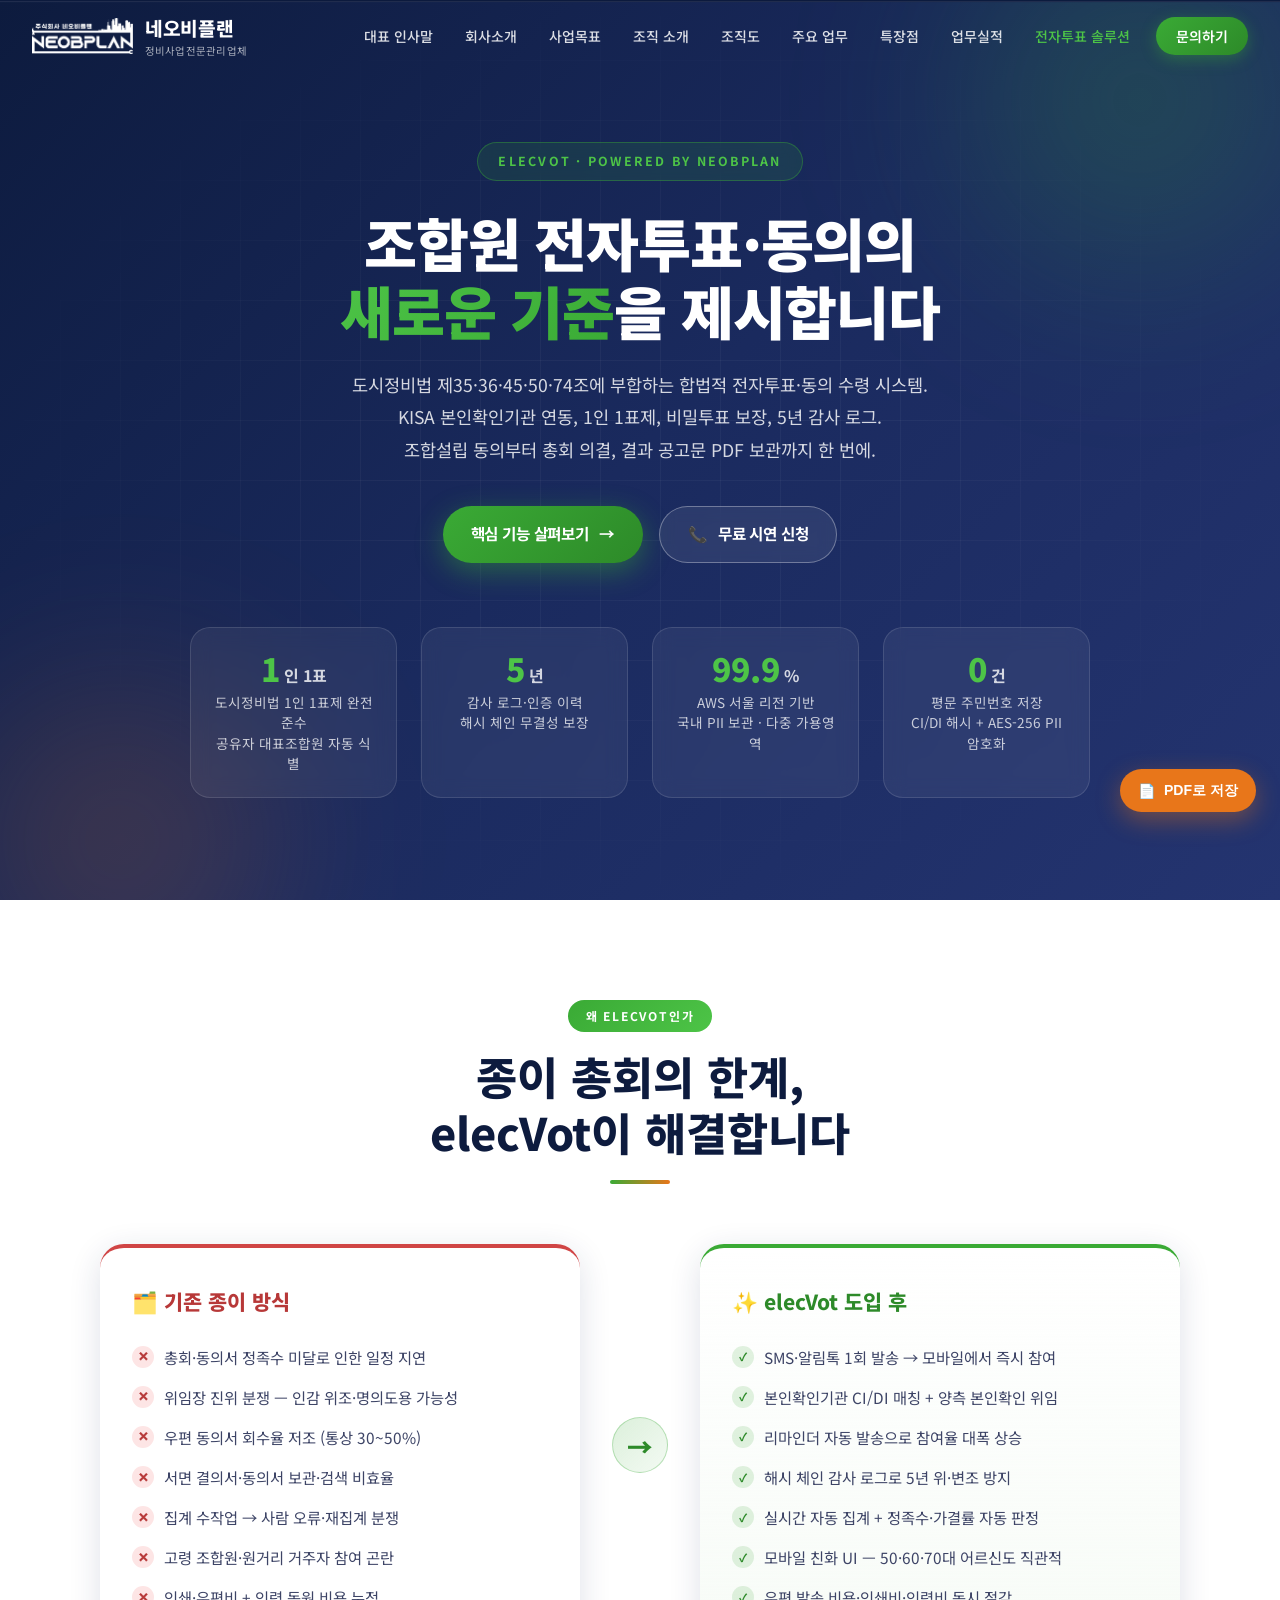
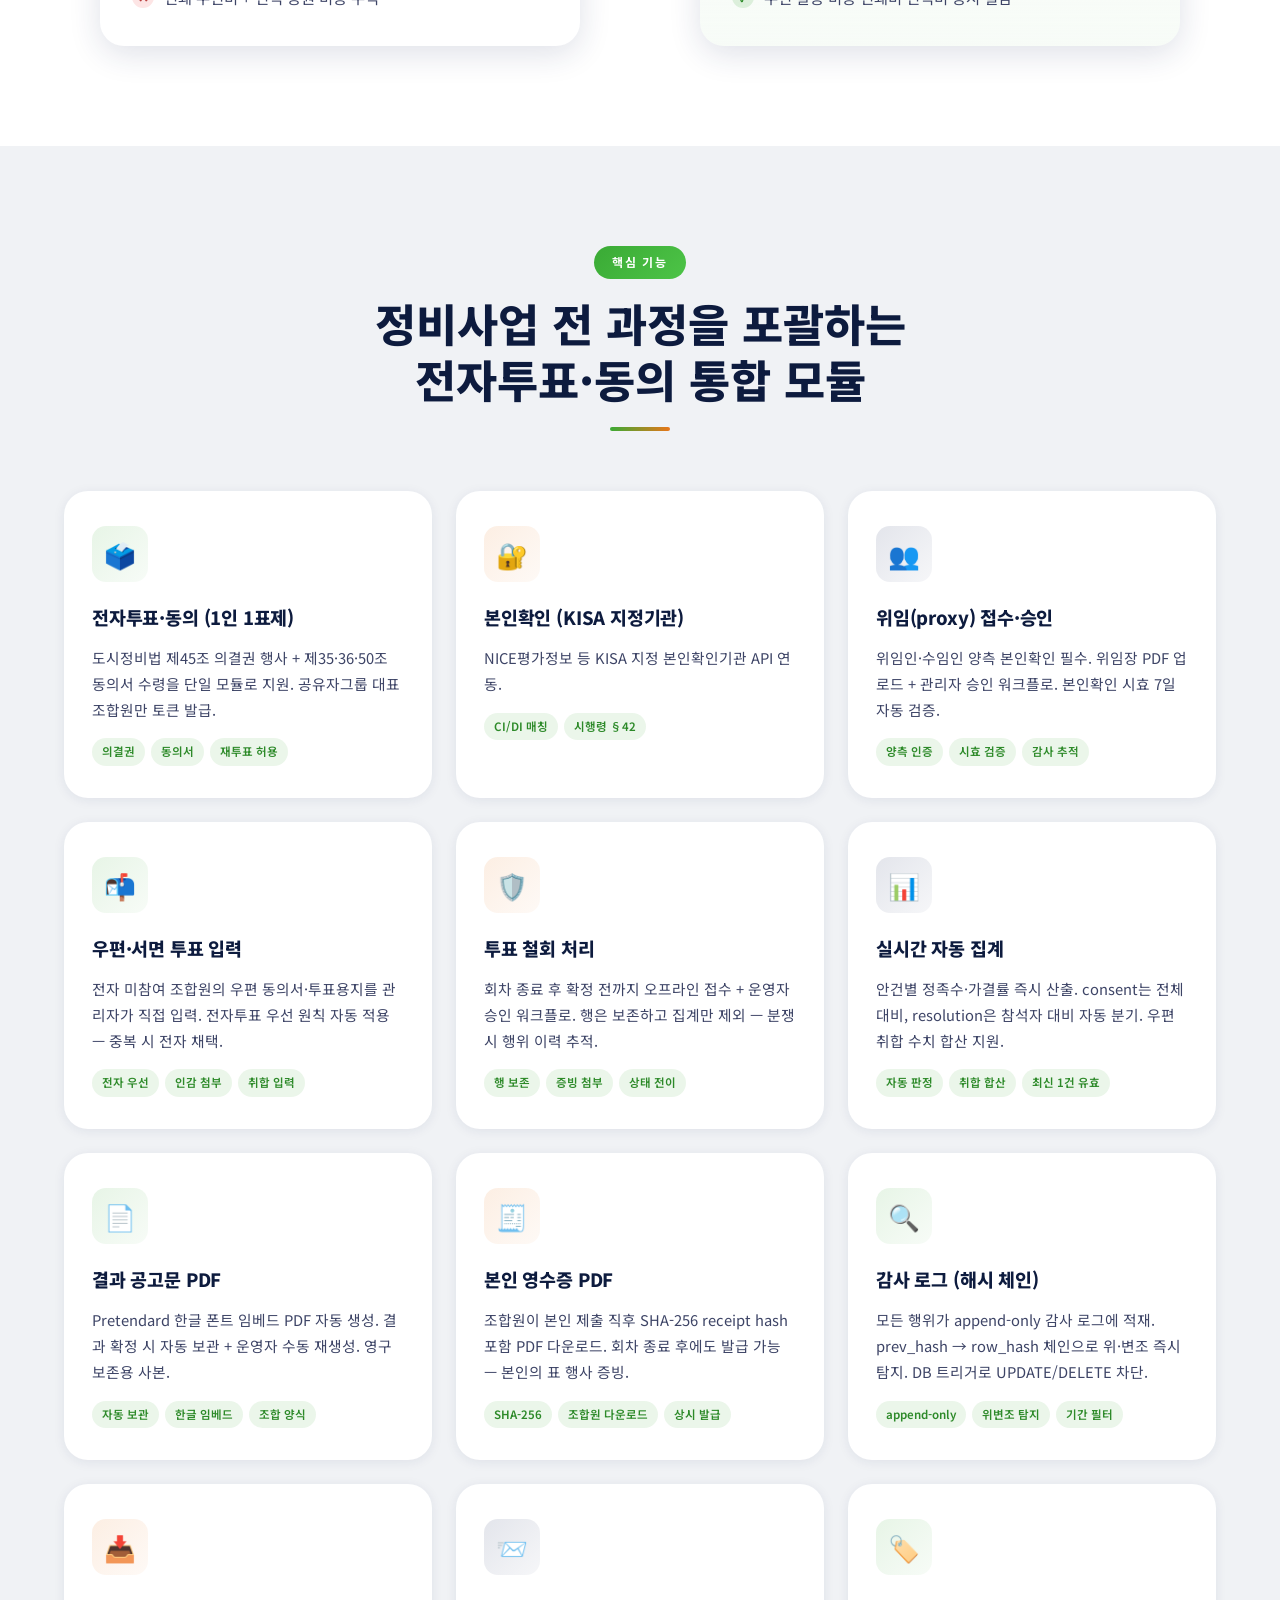
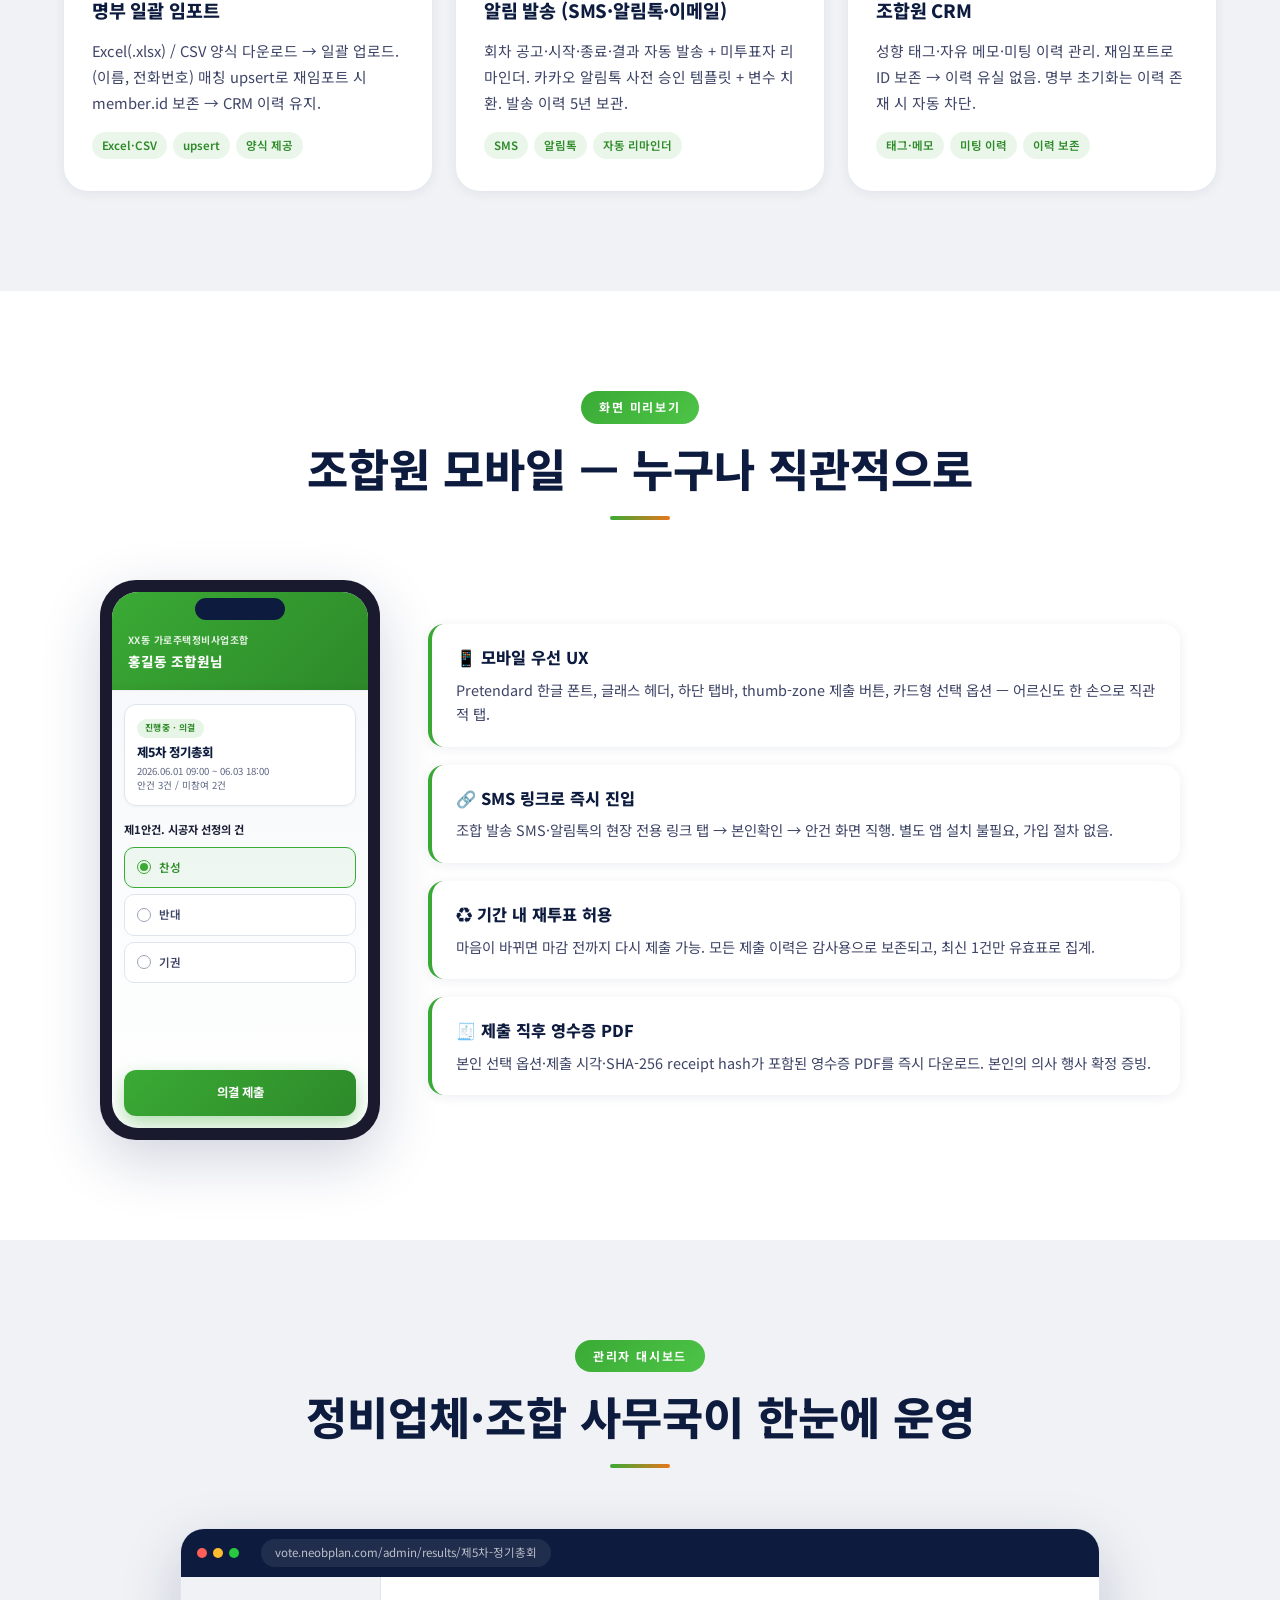
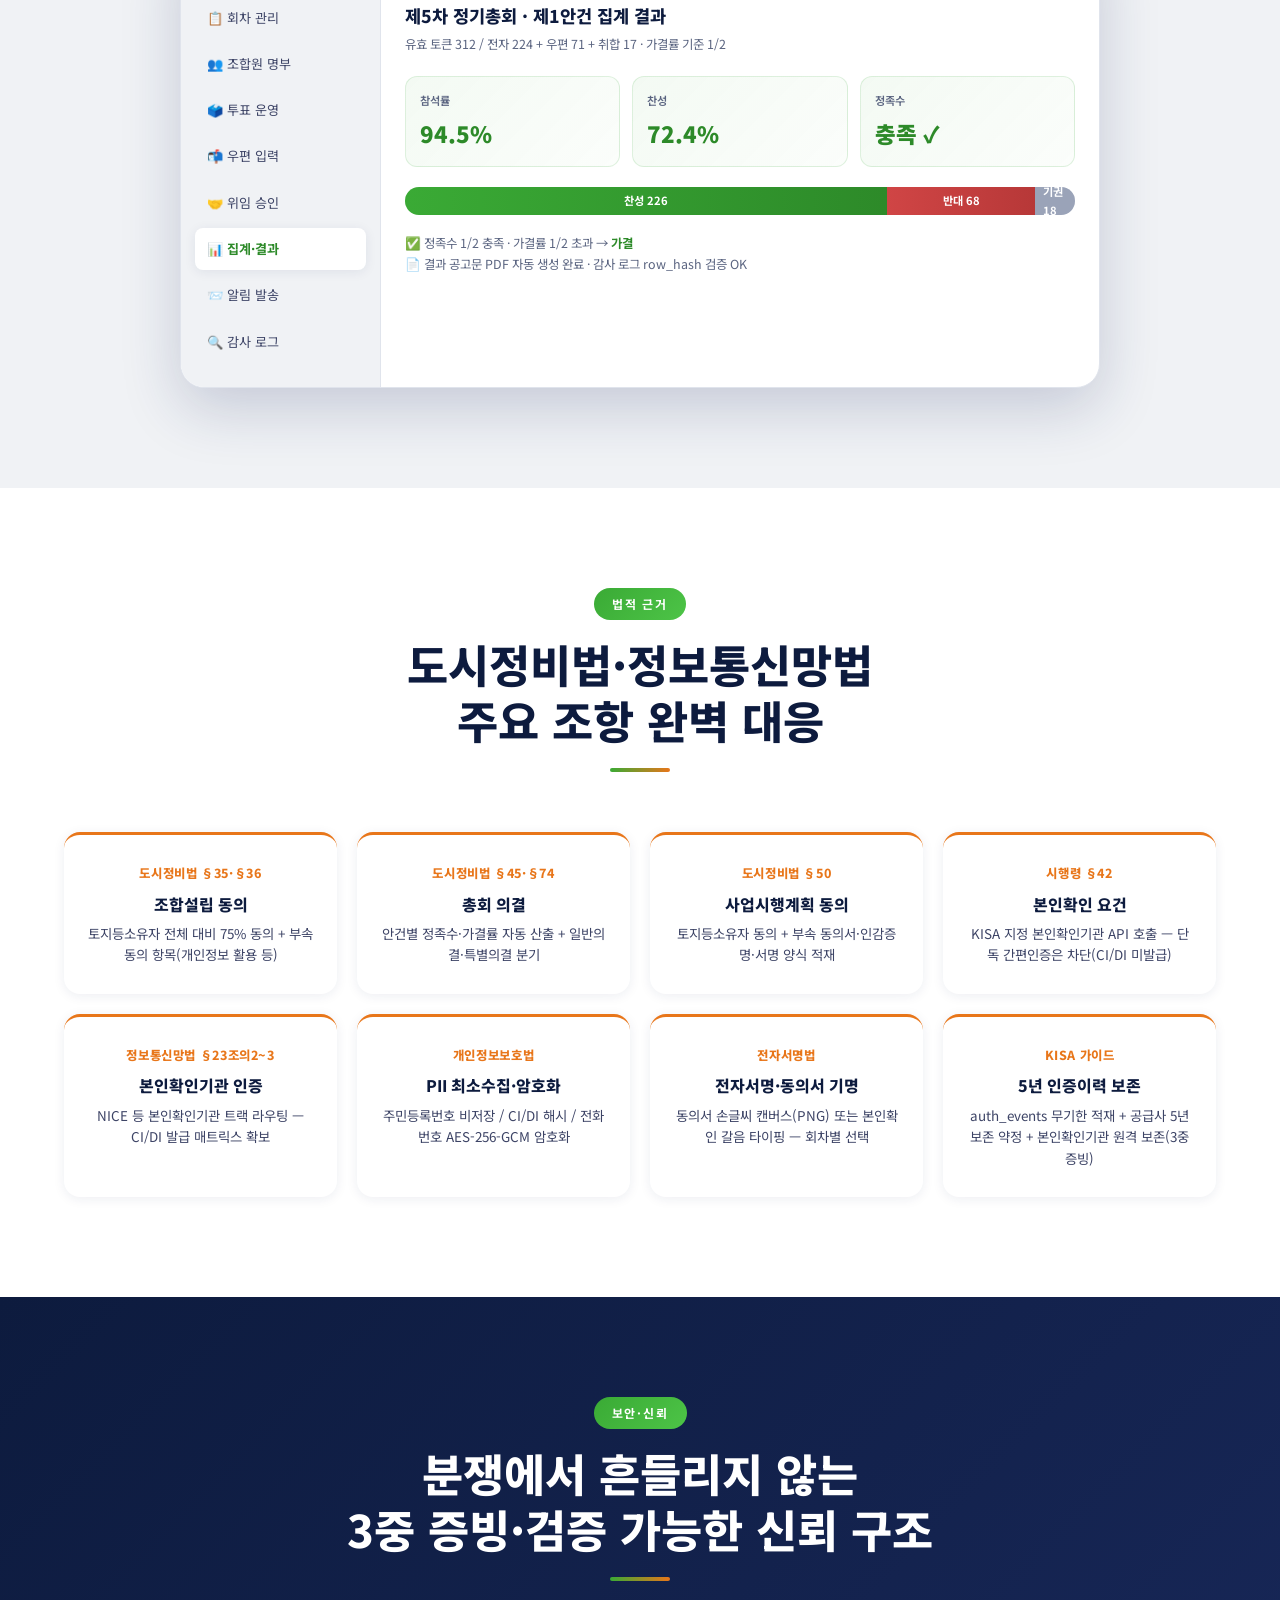
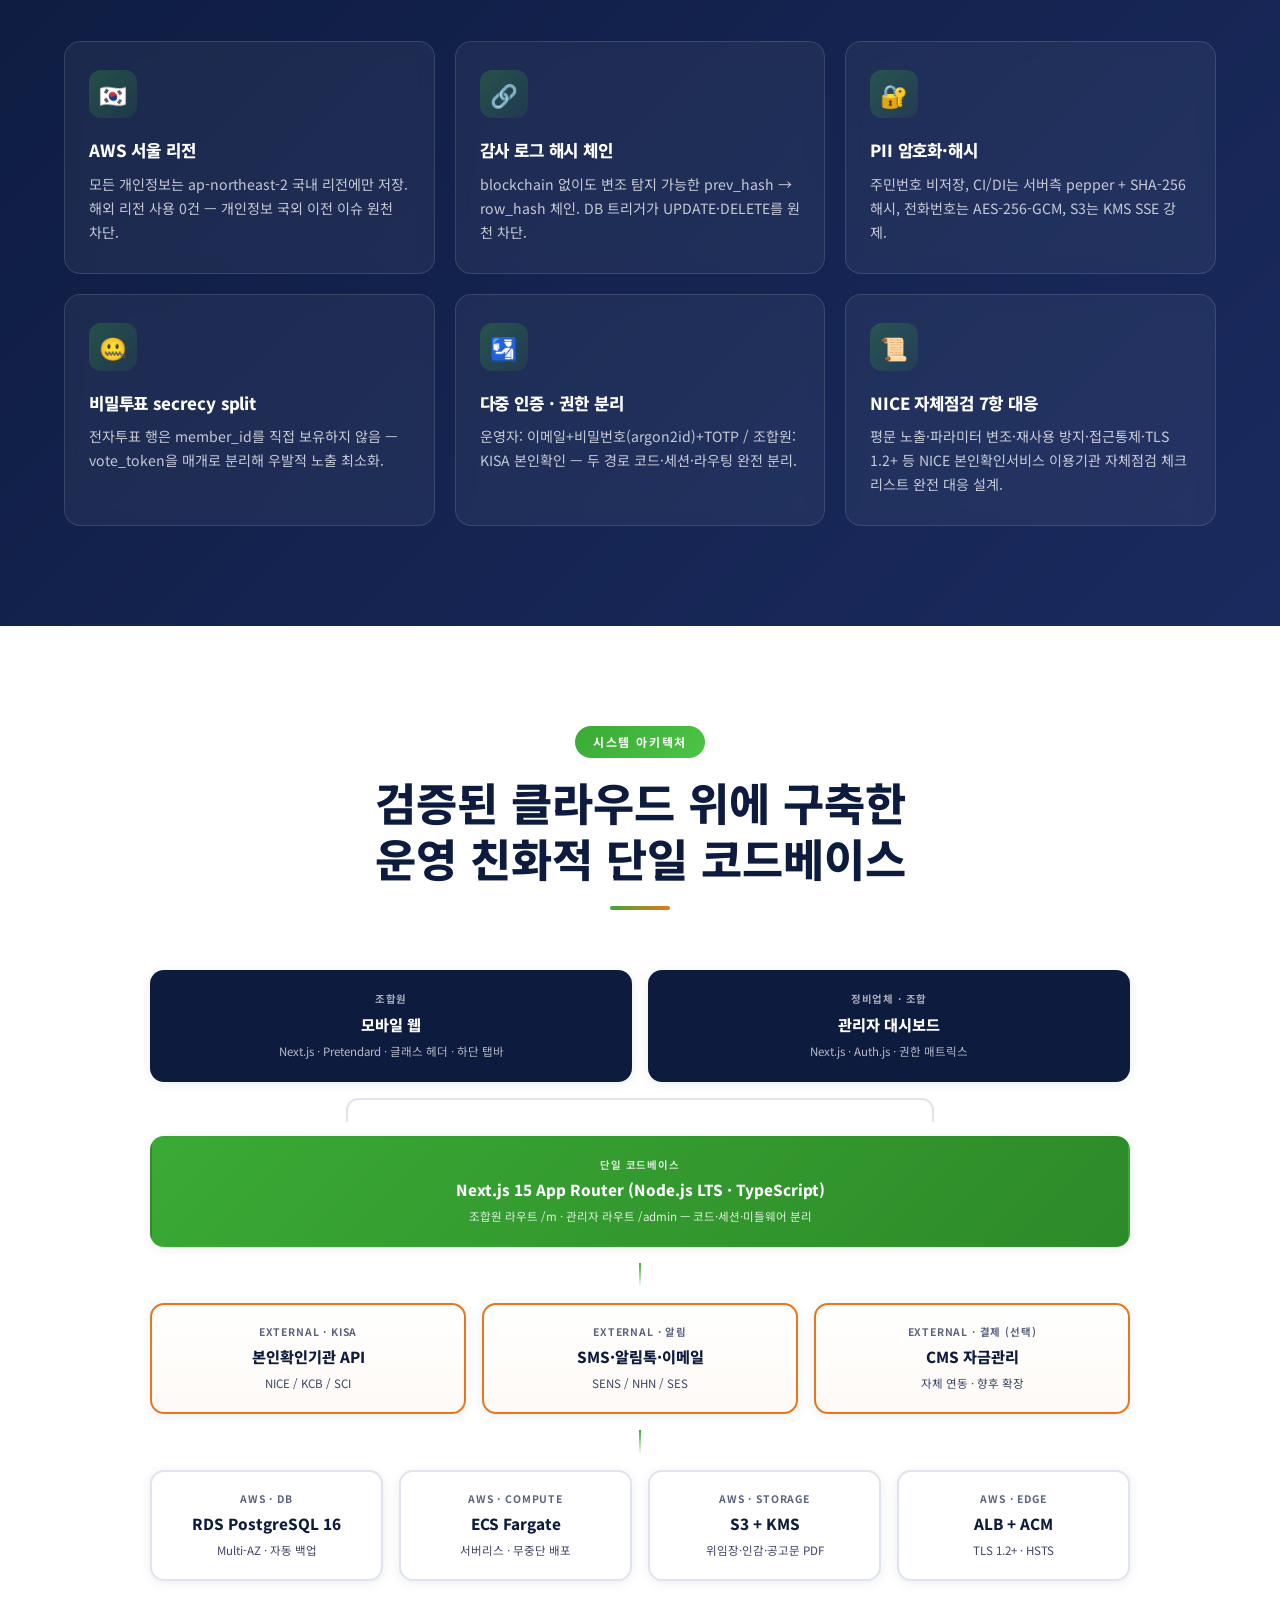
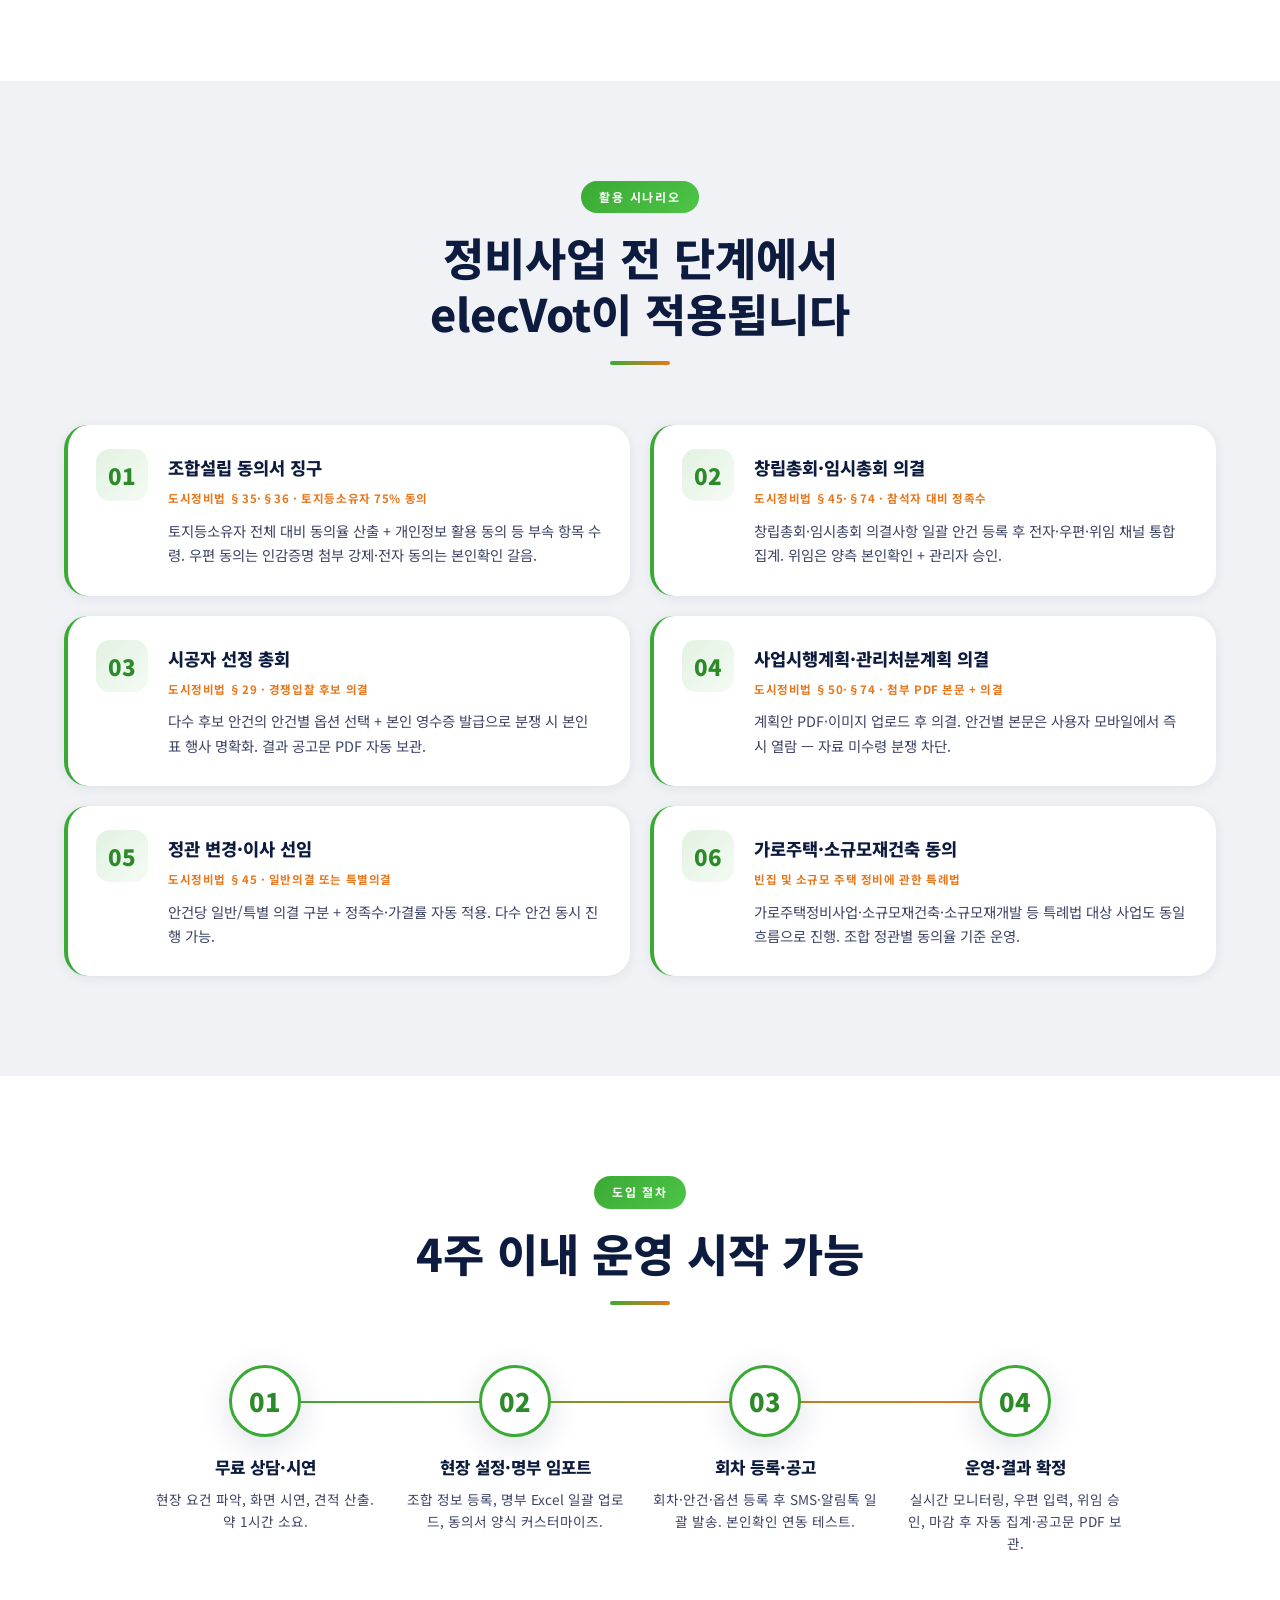
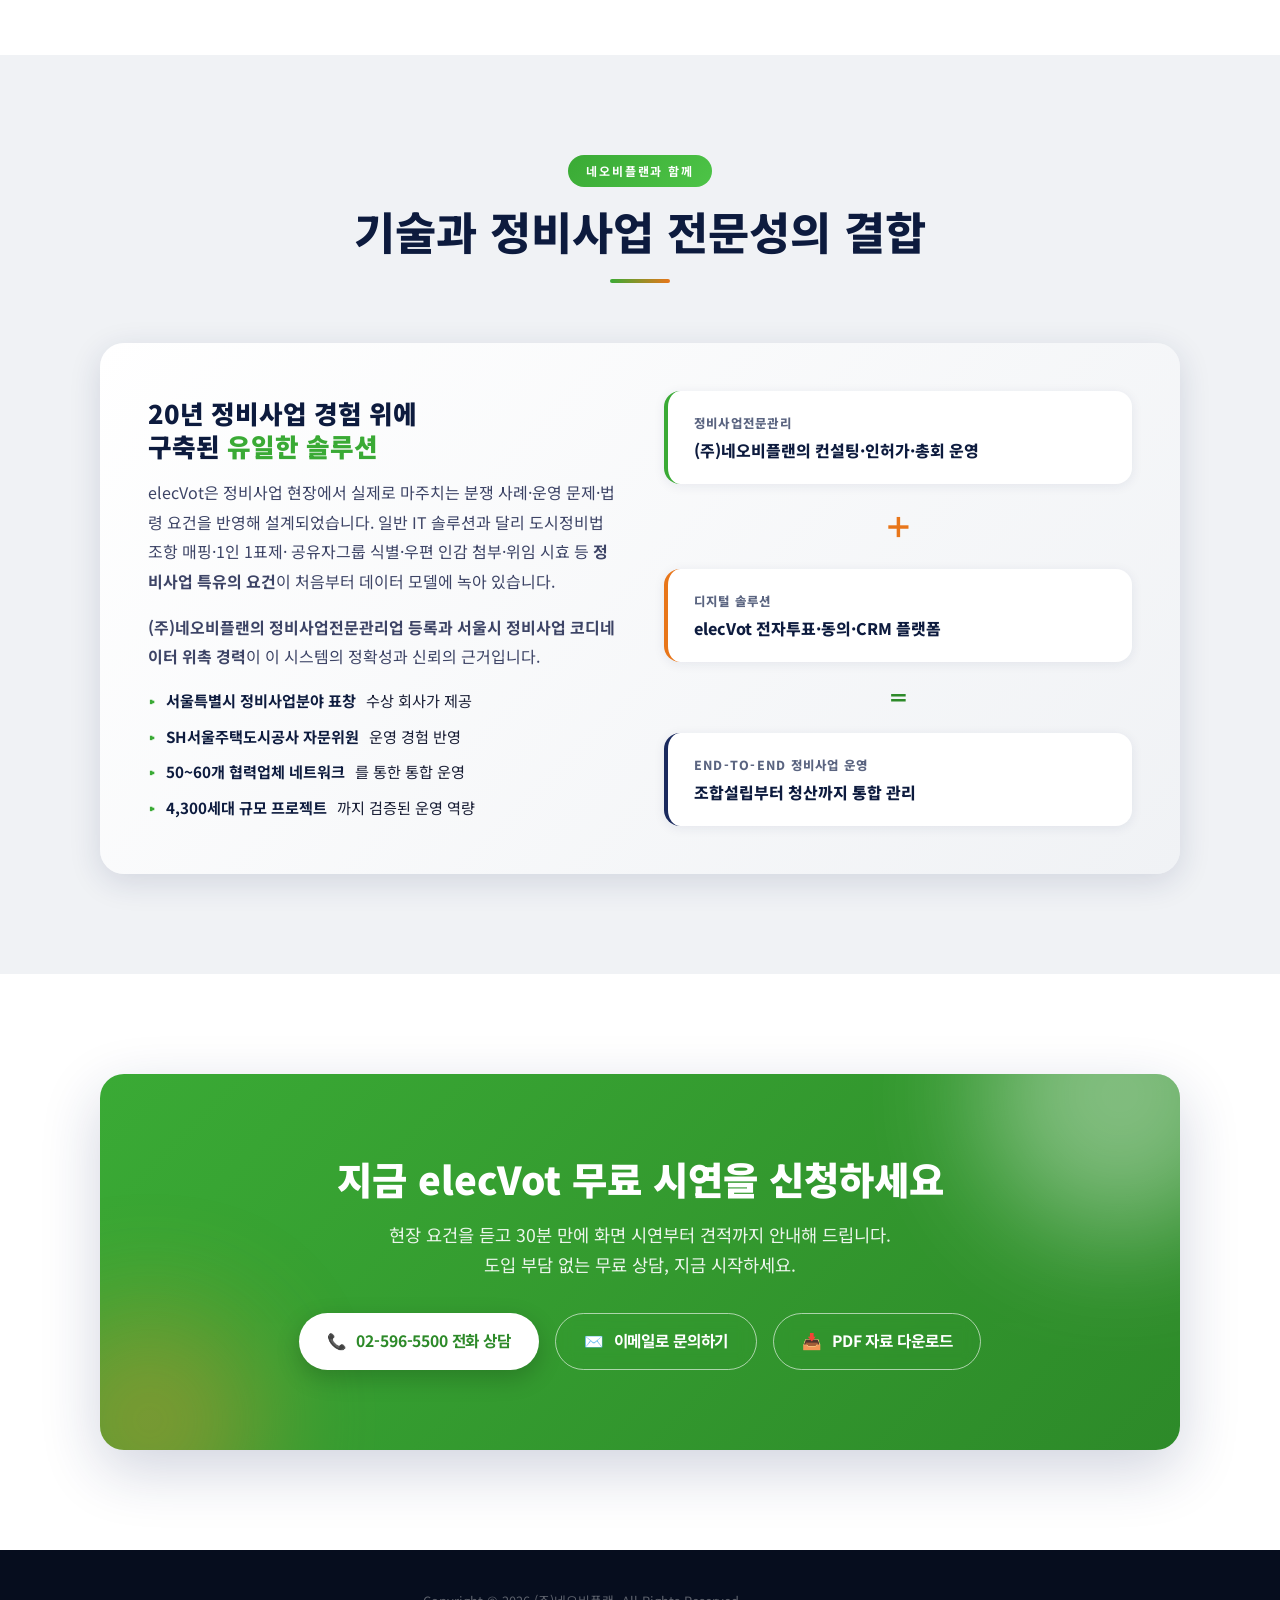
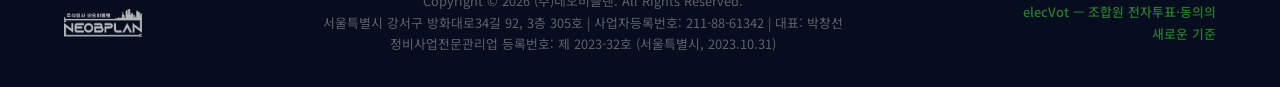
==== commit fa626253: "Fix elecvot nav consistency and mobile arrow overlap - elecvot.html: sync desktop+mobile nav with in" ====
--- a/elecvot.html
+++ b/elecvot.html
@@ -25,8 +25,13 @@
       </a>
 
       <ul class="nav-menu" role="list">
+        <li><a href="index.html#greeting" class="nav-link">대표 인사말</a></li>
         <li><a href="index.html#overview" class="nav-link">회사소개</a></li>
+        <li><a href="index.html#goal" class="nav-link">사업목표</a></li>
+        <li><a href="index.html#ceo" class="nav-link">조직 소개</a></li>
+        <li><a href="index.html#org" class="nav-link">조직도</a></li>
         <li><a href="index.html#services" class="nav-link">주요 업무</a></li>
+        <li><a href="index.html#strengths" class="nav-link">특장점</a></li>
         <li><a href="index.html#projects" class="nav-link">업무실적</a></li>
         <li><a href="elecvot.html" class="nav-link active">전자투표 솔루션</a></li>
         <li><a href="index.html#contact" class="nav-link nav-cta">문의하기</a></li>
@@ -45,8 +50,13 @@
     <ul>
       <li><a href="index.html#greeting" class="nav-link">대표 인사말</a></li>
       <li><a href="index.html#overview" class="nav-link">회사소개</a></li>
+      <li><a href="index.html#goal" class="nav-link">사업목표</a></li>
+      <li><a href="index.html#ceo" class="nav-link">조직 소개</a></li>
+      <li><a href="index.html#org" class="nav-link">조직도</a></li>
       <li><a href="index.html#services" class="nav-link">주요 업무</a></li>
-      <li><a href="index.html#projects" class="nav-link">업무실적</a></li>
+      <li><a href="index.html#strengths" class="nav-link">업무 특장점</a></li>
+      <li><a href="index.html#projects" class="nav-link">주요 업무실적</a></li>
+      <li><a href="index.html#other-projects" class="nav-link">기타 업무실적</a></li>
       <li><a href="elecvot.html" class="nav-link active">전자투표 솔루션</a></li>
       <li><a href="index.html#contact" class="nav-link nav-cta" style="display:inline-block;margin-top:8px;">문의하기</a></li>
     </ul>
--- a/css/elecvot.css
+++ b/css/elecvot.css
@@ -308,9 +308,19 @@
 
 .ev-vs-arrow {
   align-self: center;
-  font-size: 2rem;
+  justify-self: center;
+  display: inline-flex;
+  align-items: center;
+  justify-content: center;
+  width: 56px;
+  height: 56px;
+  border-radius: 50%;
+  background: linear-gradient(135deg, rgba(58, 170, 53, 0.18), rgba(58, 170, 53, 0.06));
+  border: 1px solid rgba(58, 170, 53, 0.3);
+  font-size: 1.6rem;
   font-weight: 900;
-  color: var(--green);
+  color: var(--green-dark);
+  line-height: 1;
 }
 
 /* ===== Feature Grid ===== */
@@ -1289,8 +1299,11 @@
 
 @media (max-width: 768px) {
   .ev-section { padding: 64px 0; }
-  .ev-vs-grid { grid-template-columns: 1fr; }
-  .ev-vs-arrow { transform: rotate(90deg); }
+  .ev-vs-grid { grid-template-columns: 1fr; gap: 20px; }
+  .ev-vs-arrow {
+    transform: rotate(90deg);
+    margin: 4px auto;
+  }
   .ev-feature-grid { grid-template-columns: 1fr; }
   .ev-law-grid { grid-template-columns: 1fr; }
   .ev-sec-grid { grid-template-columns: 1fr; }
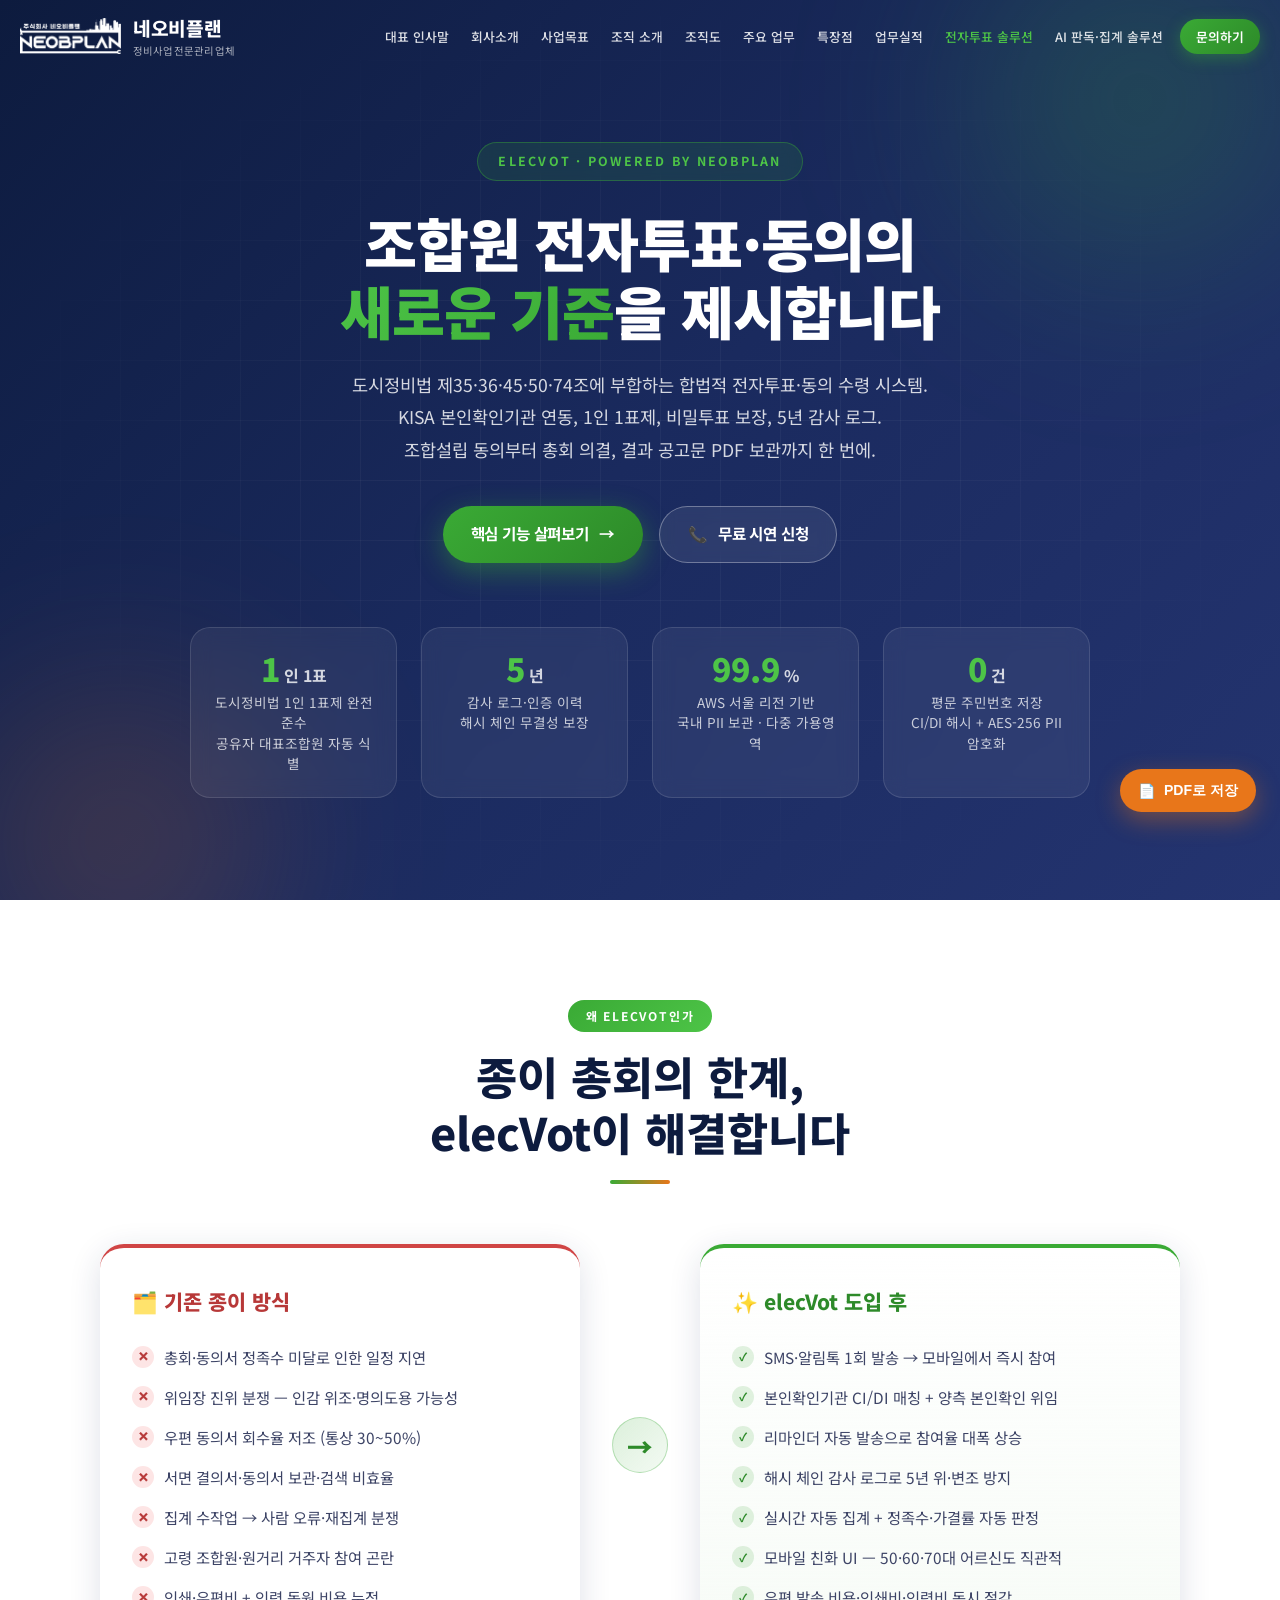
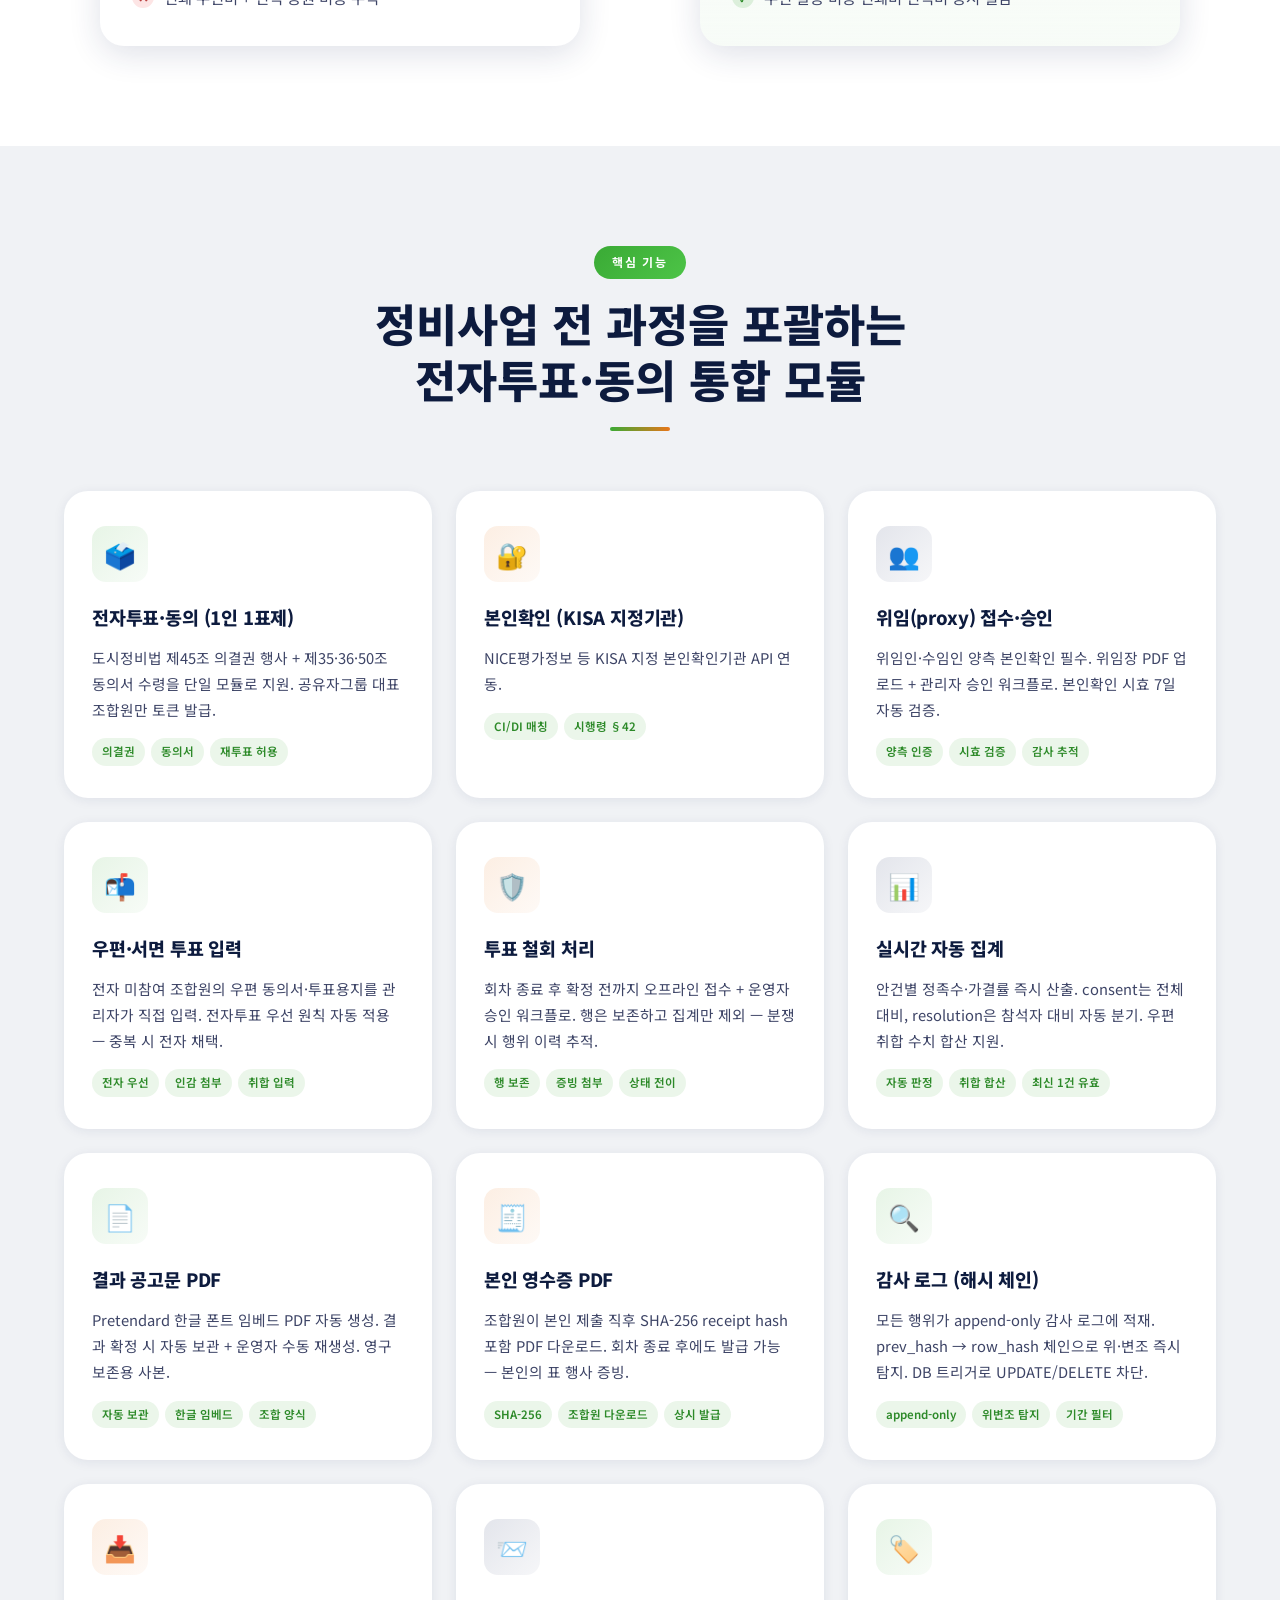
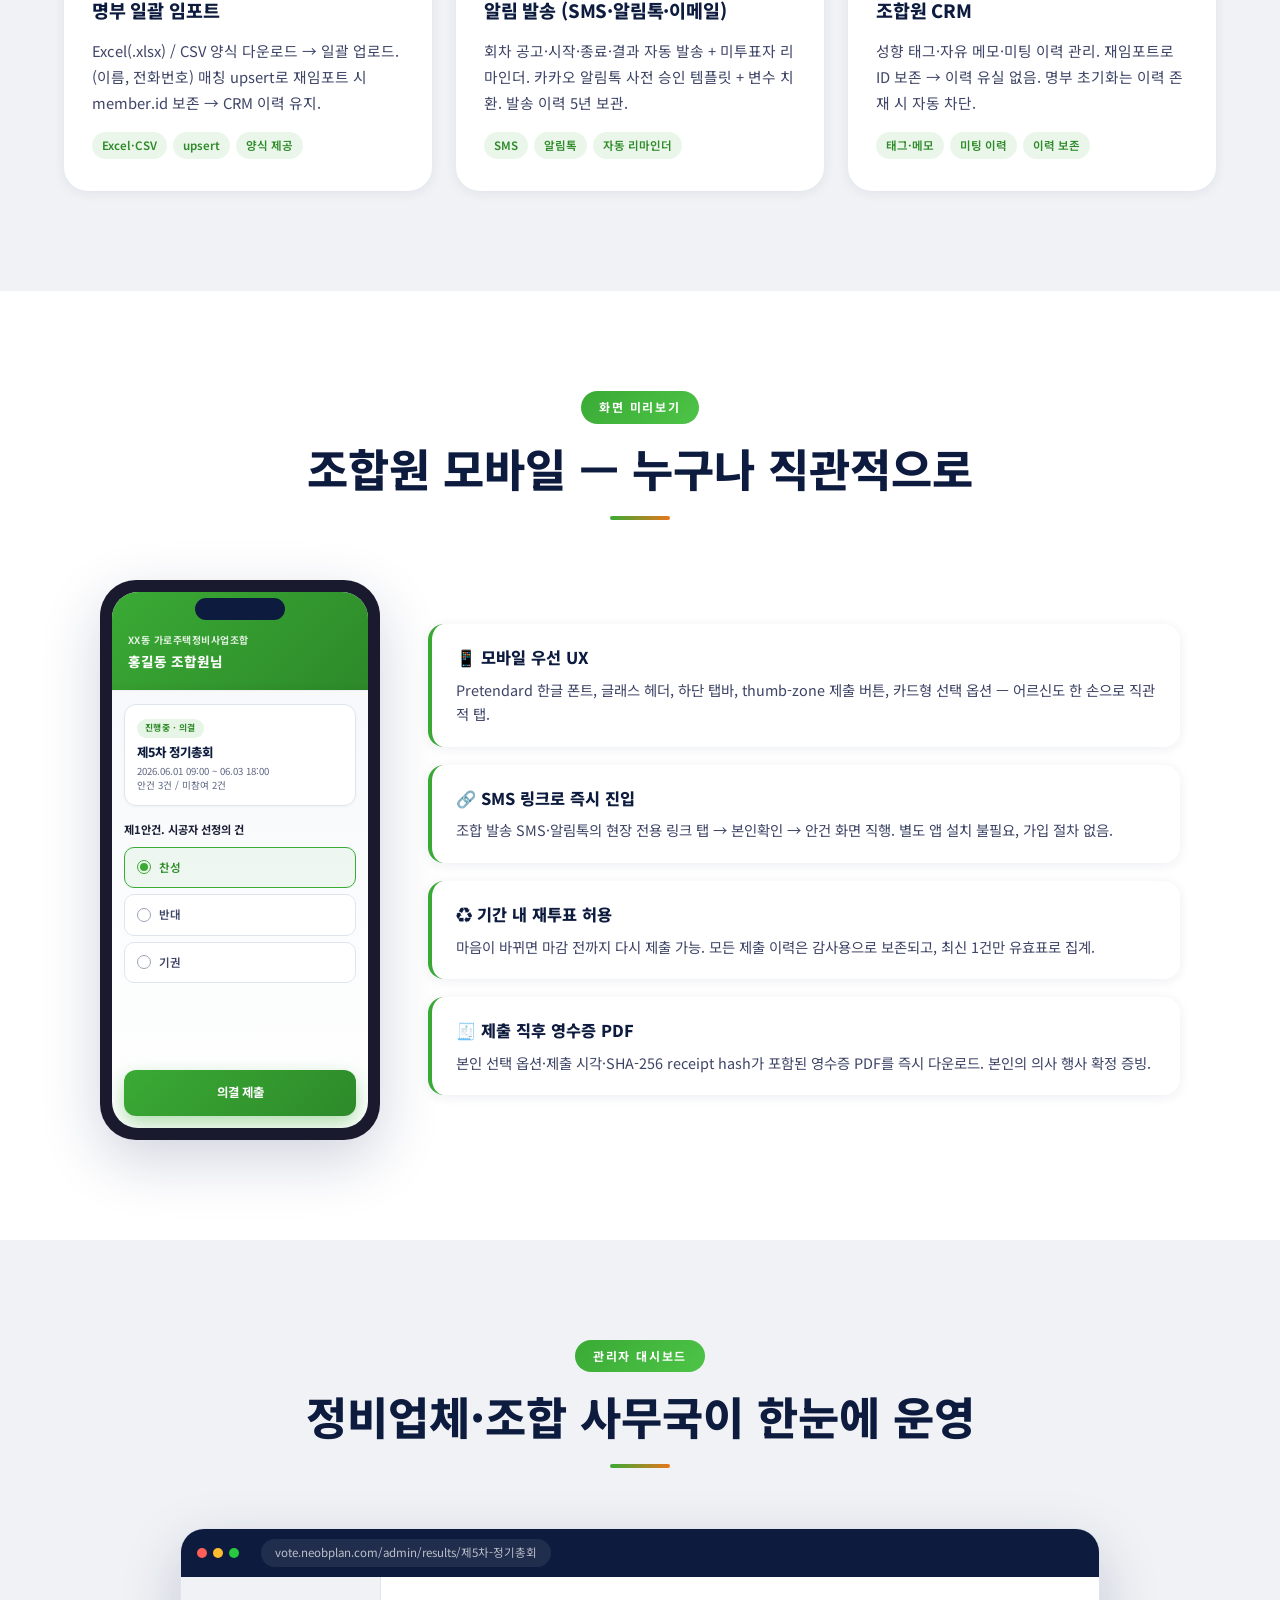
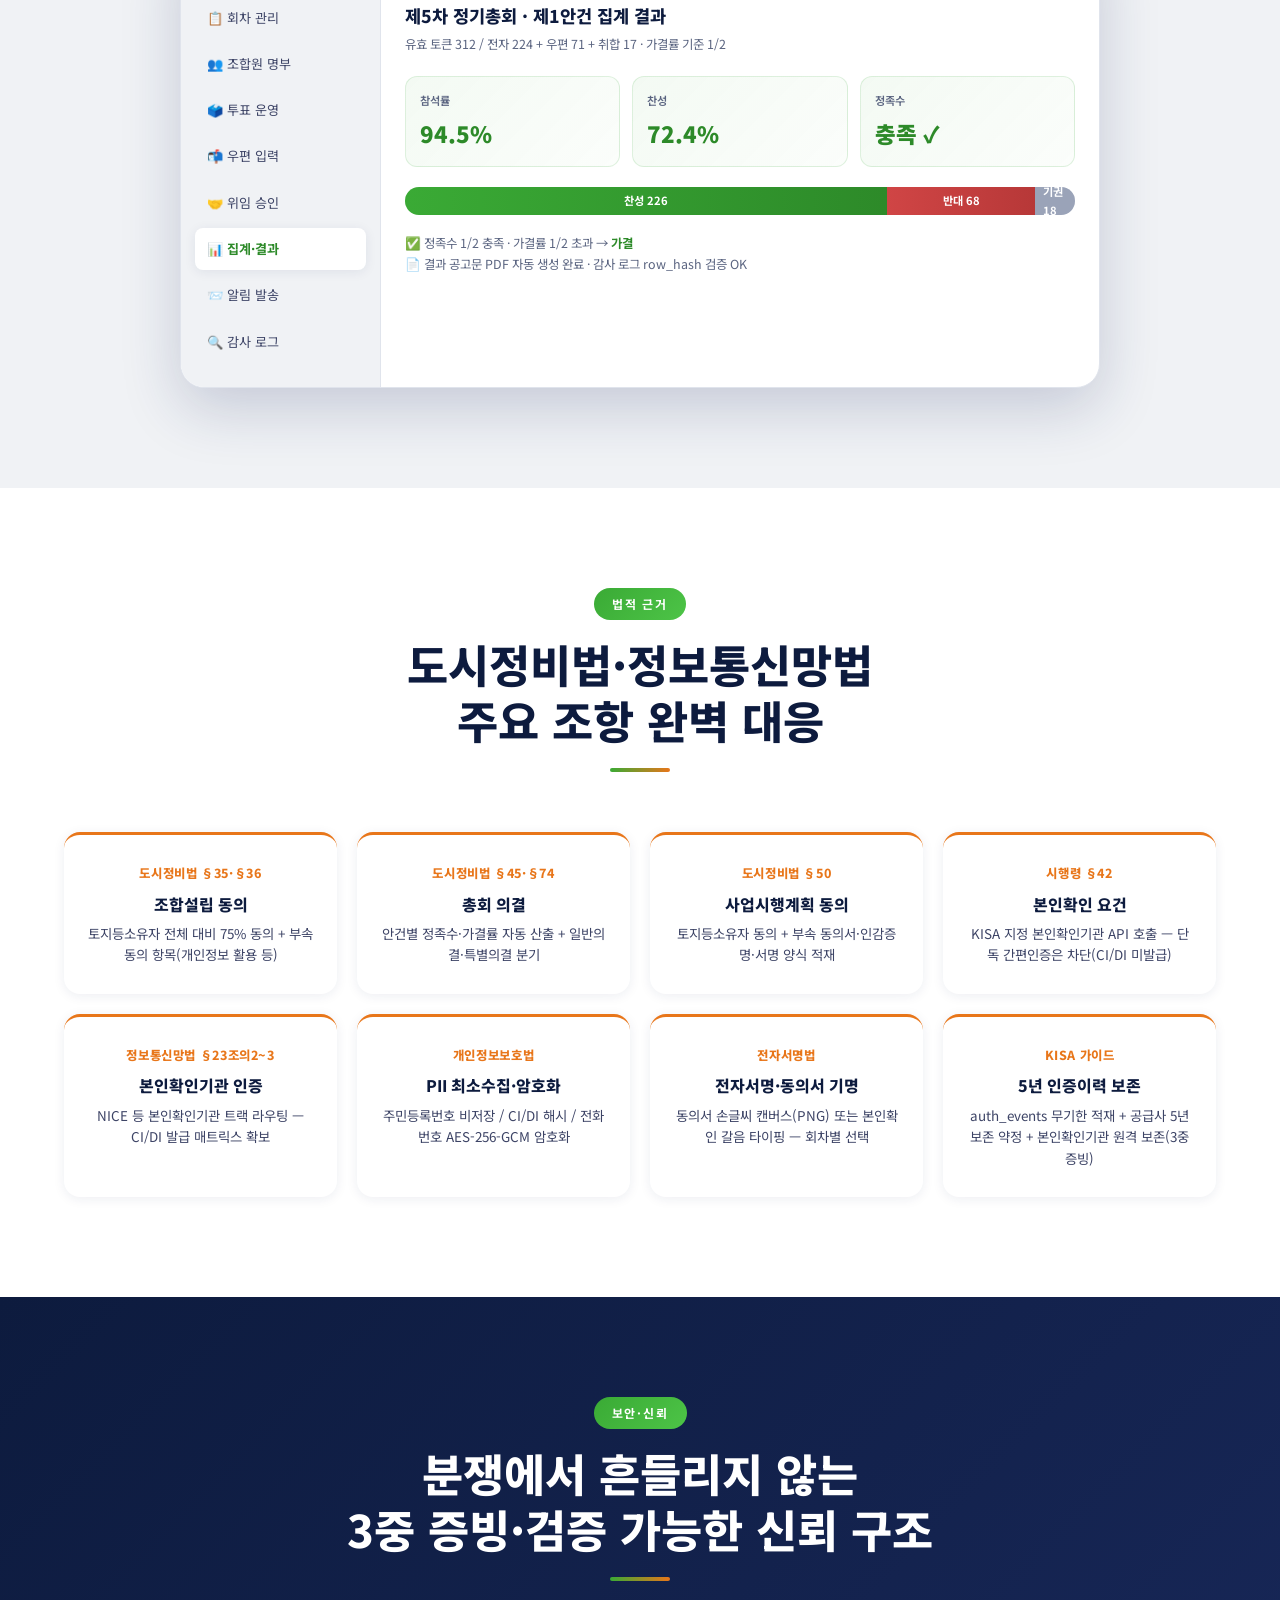
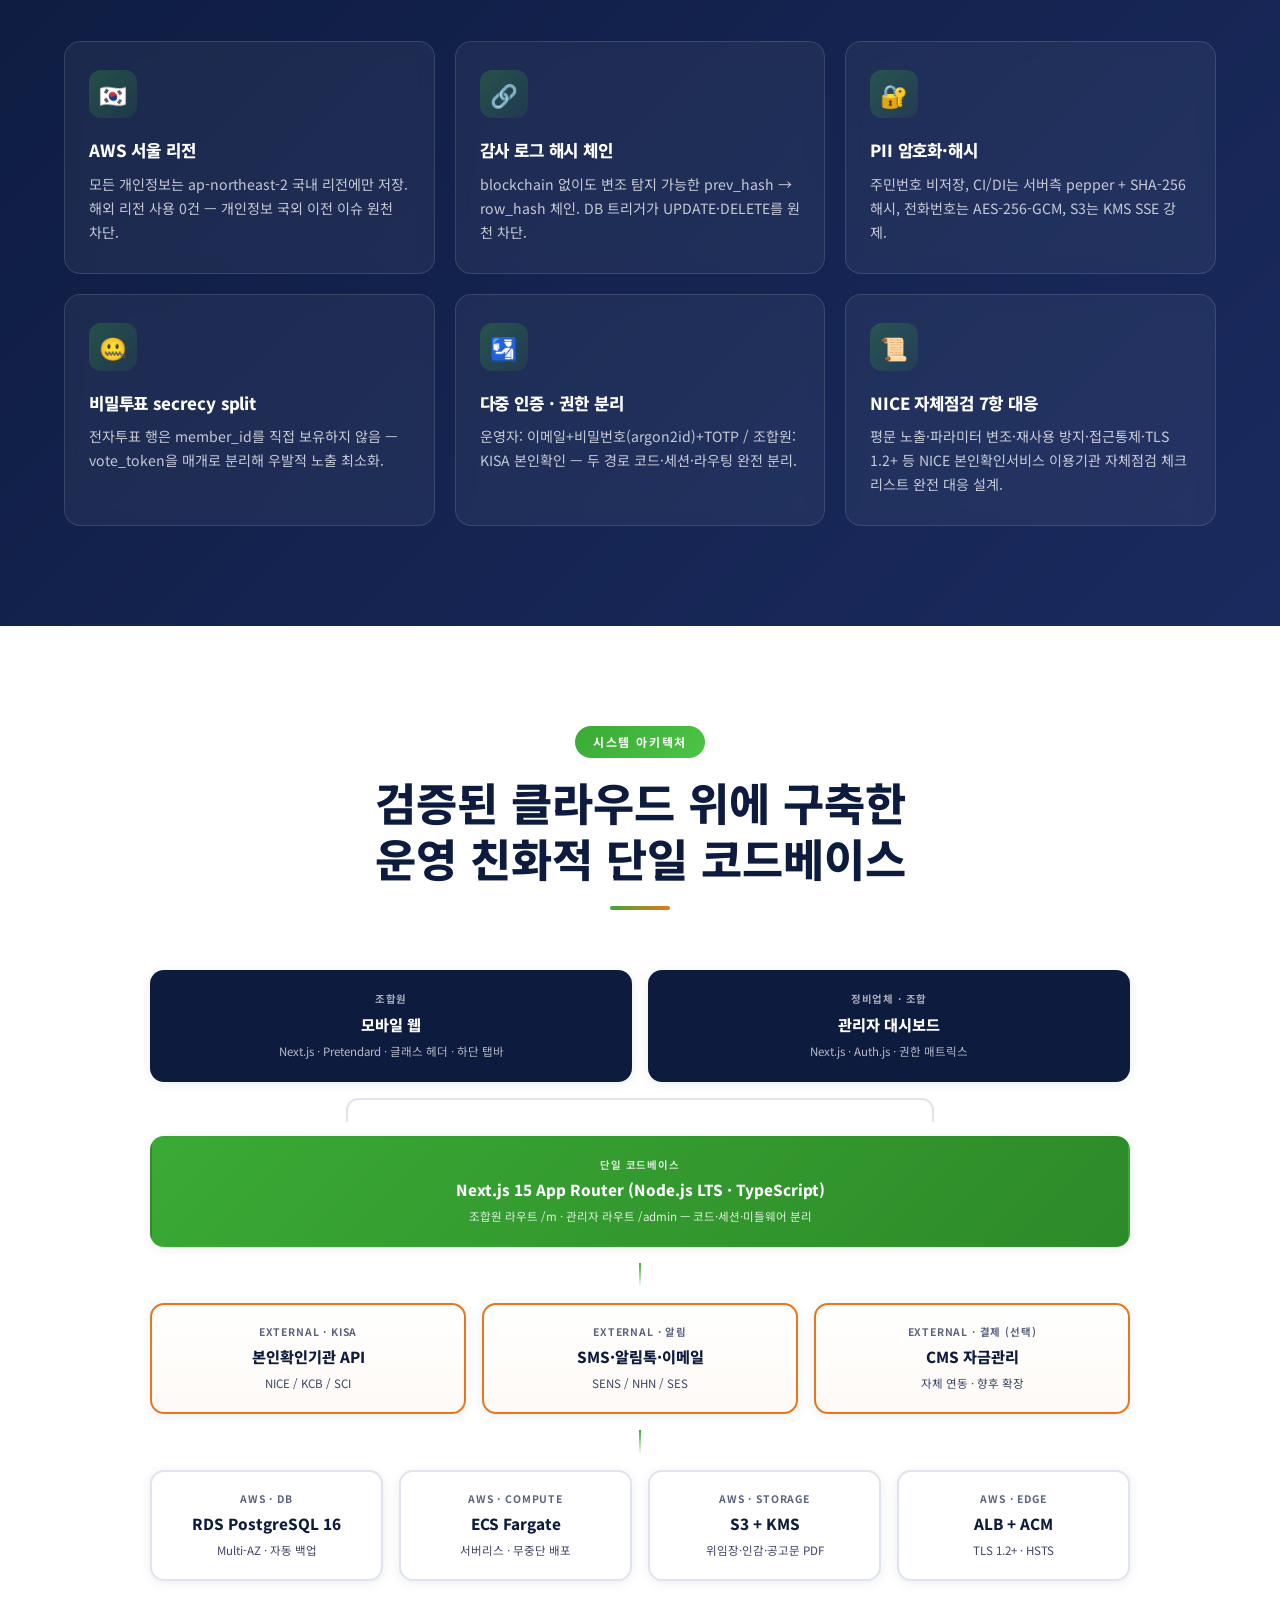
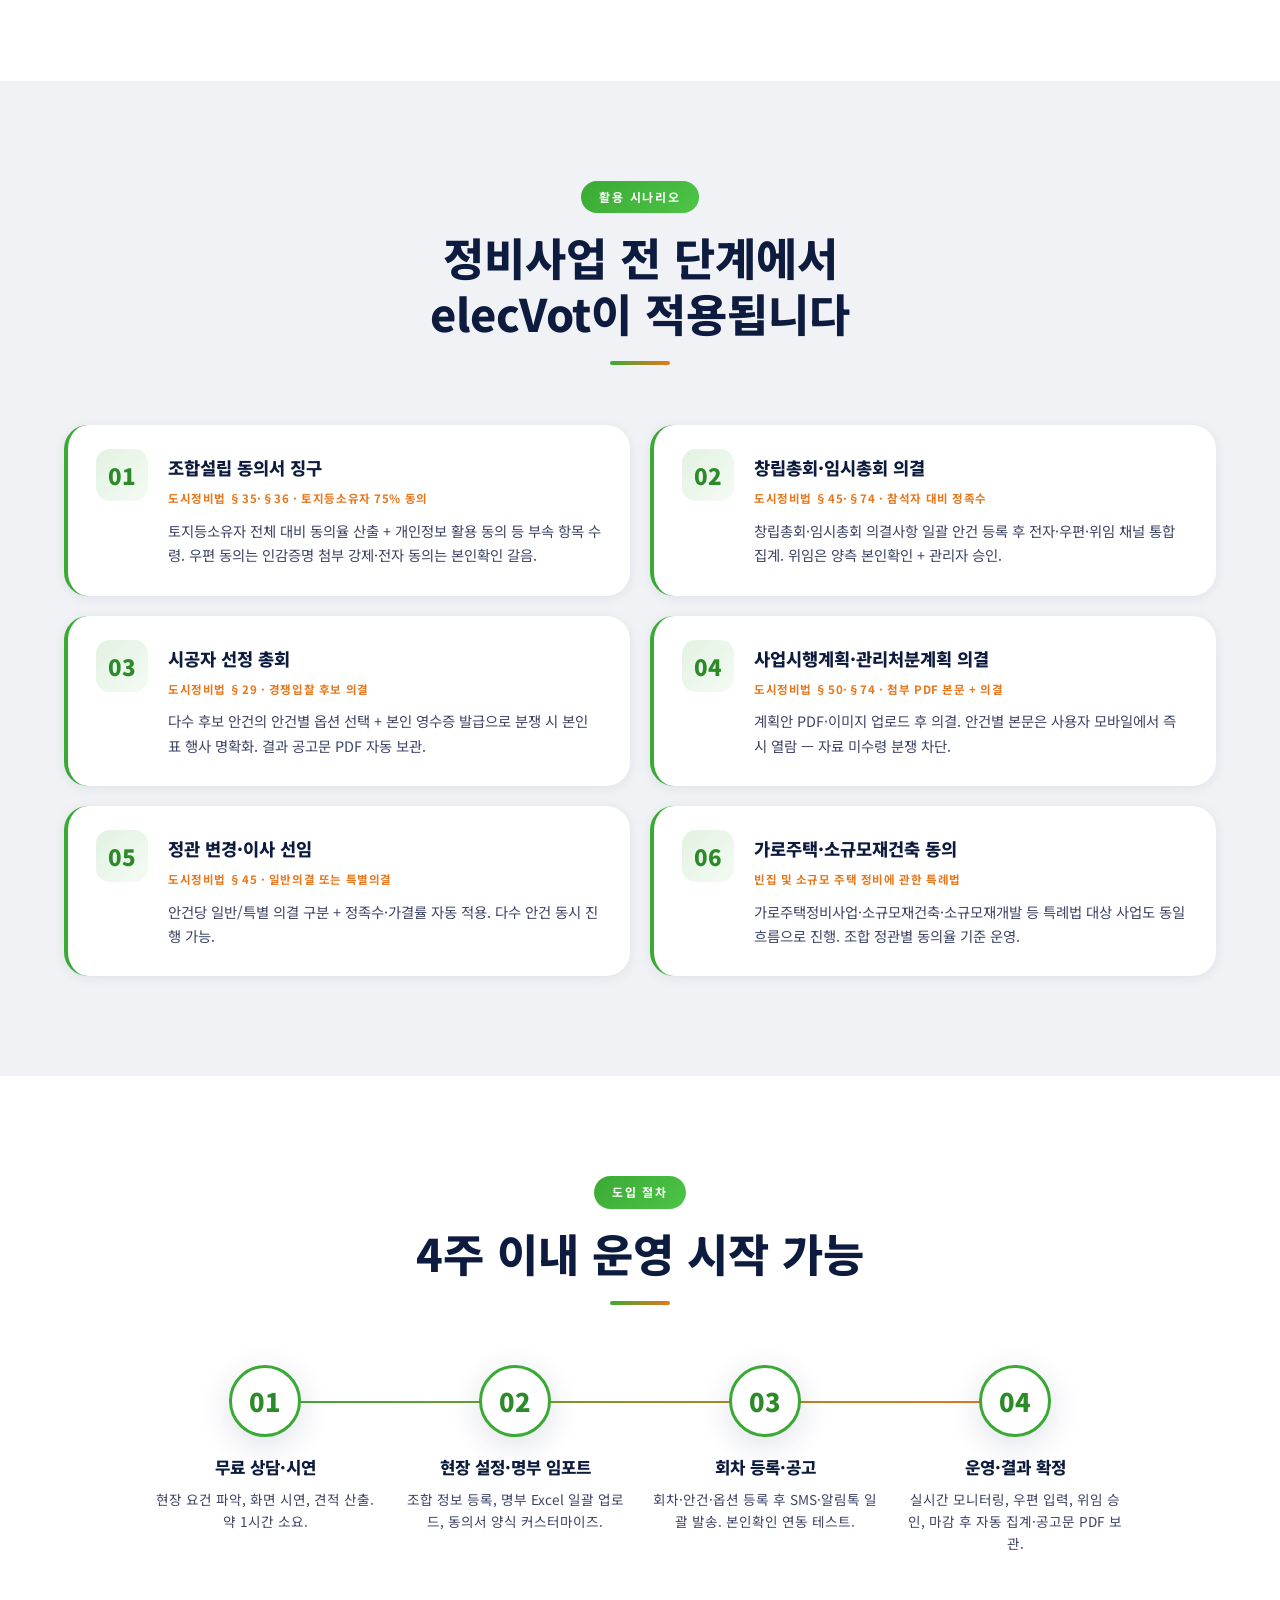
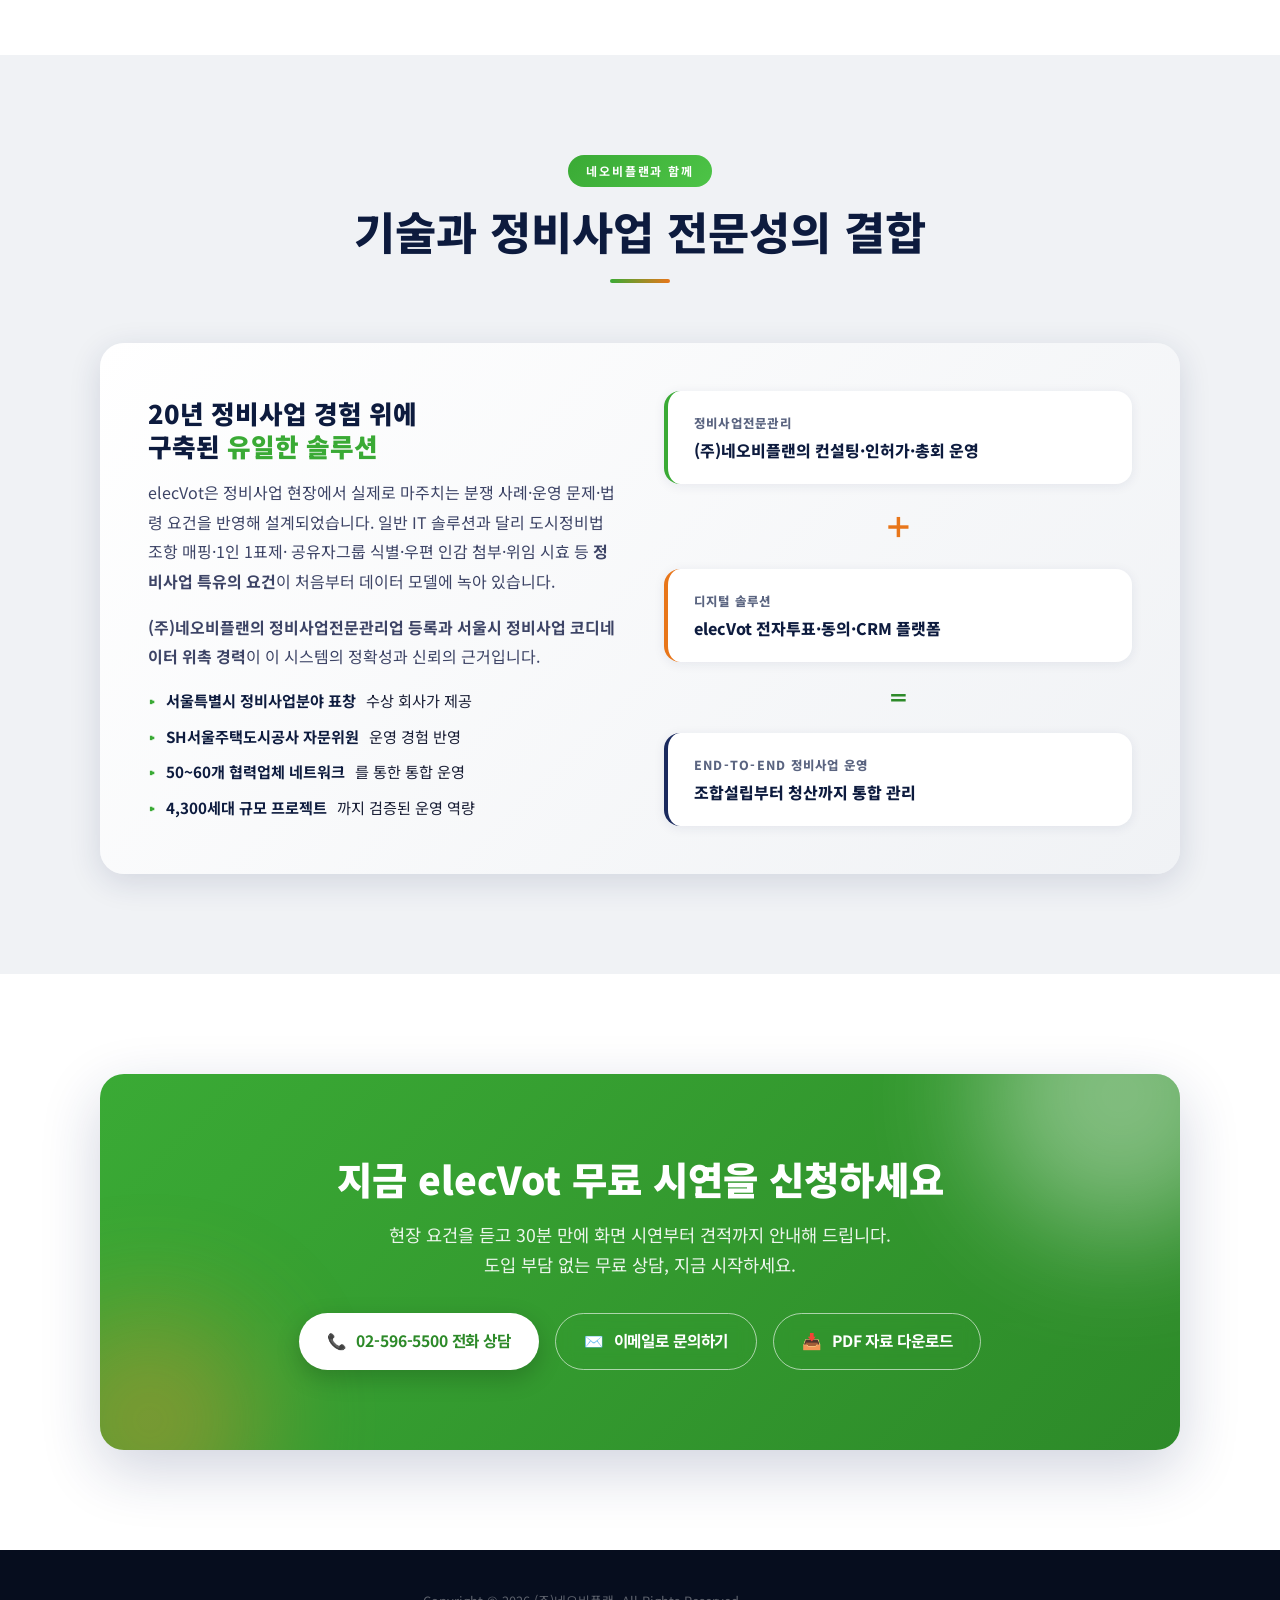
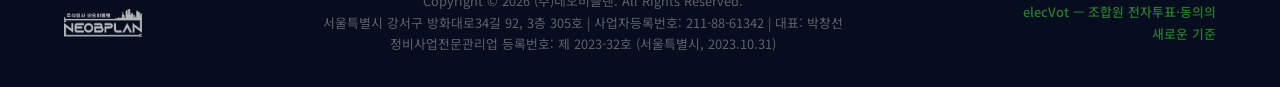
==== commit c377caaf: "Add omrAgent AI 판독·집계 솔루션 page and nav integration - omragent.html: 11-section solution promo page (" ====
--- a/elecvot.html
+++ b/elecvot.html
@@ -34,6 +34,7 @@
         <li><a href="index.html#strengths" class="nav-link">특장점</a></li>
         <li><a href="index.html#projects" class="nav-link">업무실적</a></li>
         <li><a href="elecvot.html" class="nav-link active">전자투표 솔루션</a></li>
+        <li><a href="omragent.html" class="nav-link">AI 판독·집계 솔루션</a></li>
         <li><a href="index.html#contact" class="nav-link nav-cta">문의하기</a></li>
       </ul>
 
@@ -58,6 +59,7 @@
       <li><a href="index.html#projects" class="nav-link">주요 업무실적</a></li>
       <li><a href="index.html#other-projects" class="nav-link">기타 업무실적</a></li>
       <li><a href="elecvot.html" class="nav-link active">전자투표 솔루션</a></li>
+      <li><a href="omragent.html" class="nav-link">AI 판독·집계 솔루션</a></li>
       <li><a href="index.html#contact" class="nav-link nav-cta" style="display:inline-block;margin-top:8px;">문의하기</a></li>
     </ul>
   </div>
--- a/css/style.css
+++ b/css/style.css
@@ -1806,9 +1806,20 @@
    RESPONSIVE
    ======================================== */
 
-@media (max-width: 1024px) {
+/* 상단 메뉴 11개(솔루션 2종 포함)가 1200~1366px 구간에서 넘치지 않도록 압축 */
+@media (max-width: 1366px) {
+  .nav-inner { padding: 0 20px; }
+  .nav-link { padding: 8px 9px; font-size: 0.8rem; }
+  .nav-cta { padding: 8px 16px !important; margin-left: 4px; }
+}
+
+/* 1200px 이하는 압축해도 11개 메뉴가 들어가지 않음 → 햄버거 메뉴로 전환 */
+@media (max-width: 1200px) {
   .nav-menu { display: none; }
   .hamburger { display: flex; }
+}
+
+@media (max-width: 1024px) {
   .overview-grid { grid-template-columns: 1fr; }
   .ceo-inner { grid-template-columns: 1fr; }
   .ceo-card { max-width: 400px; margin: 0 auto; }
